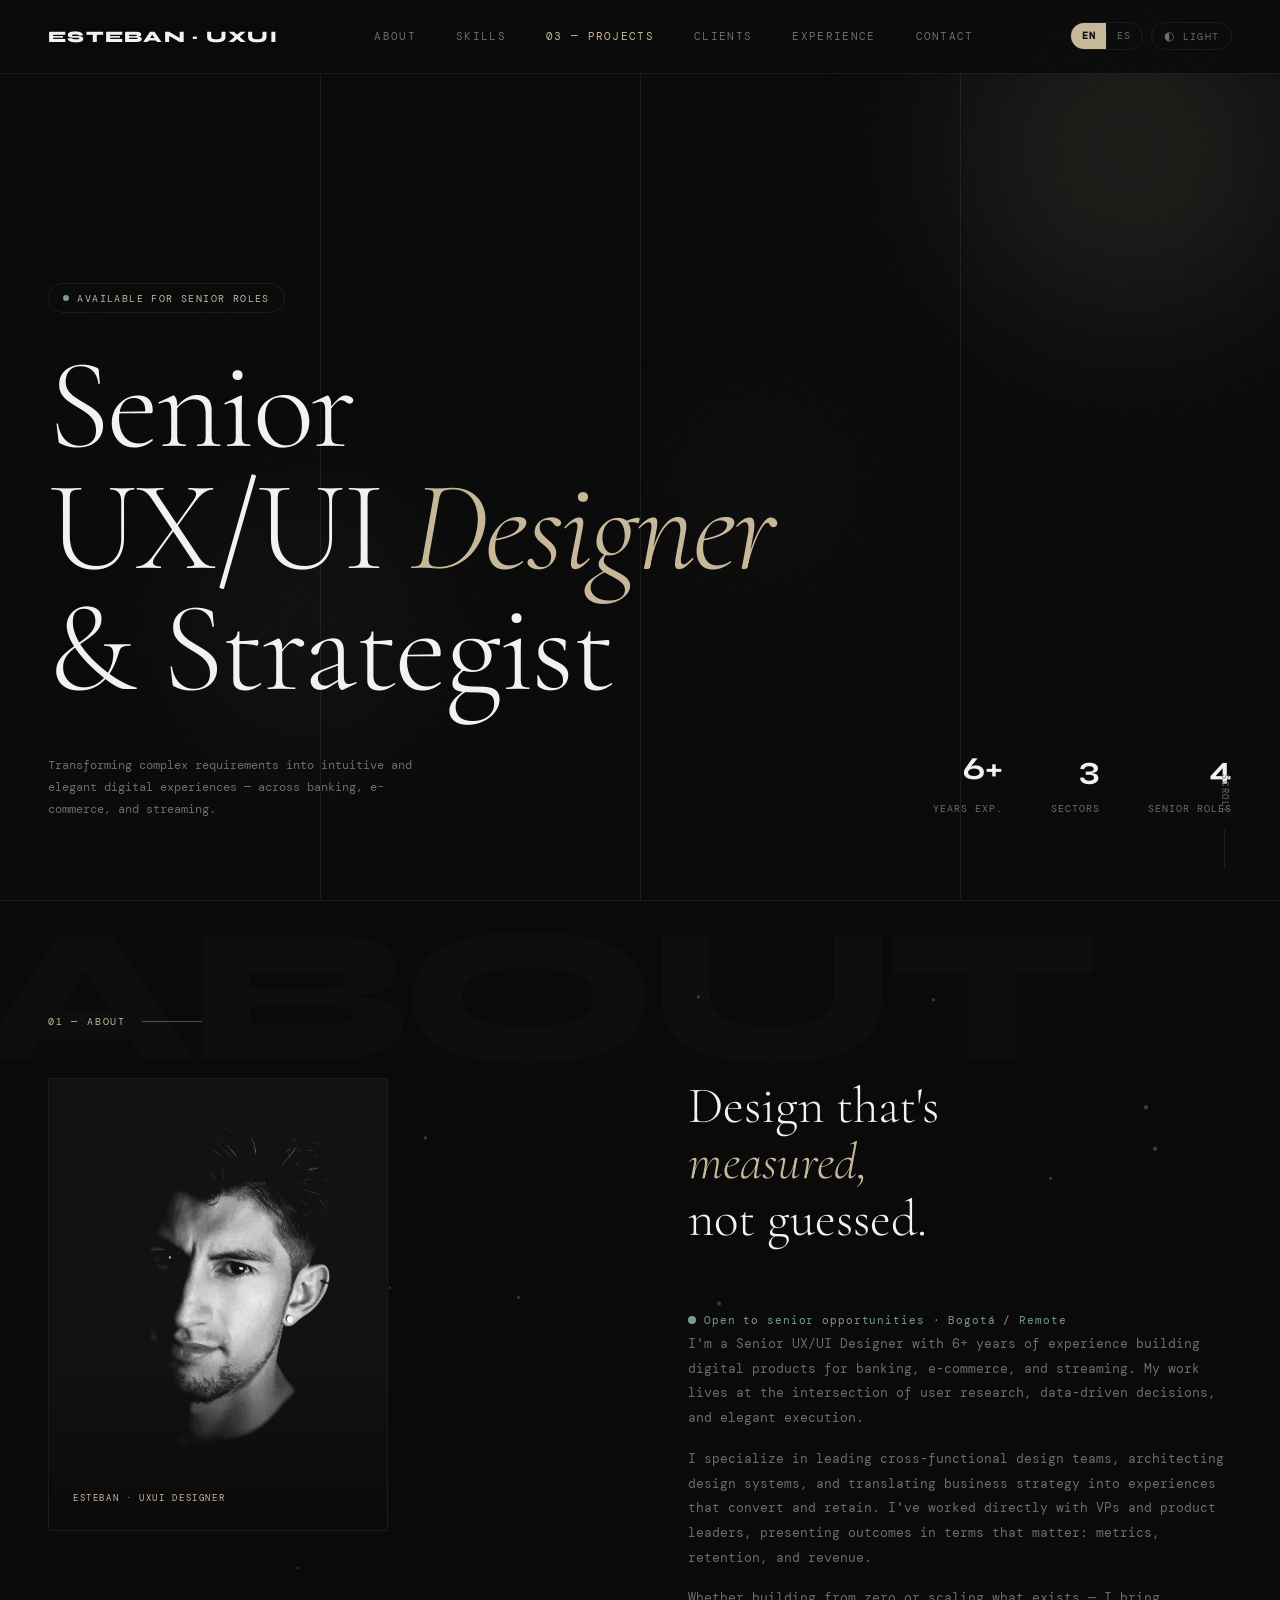
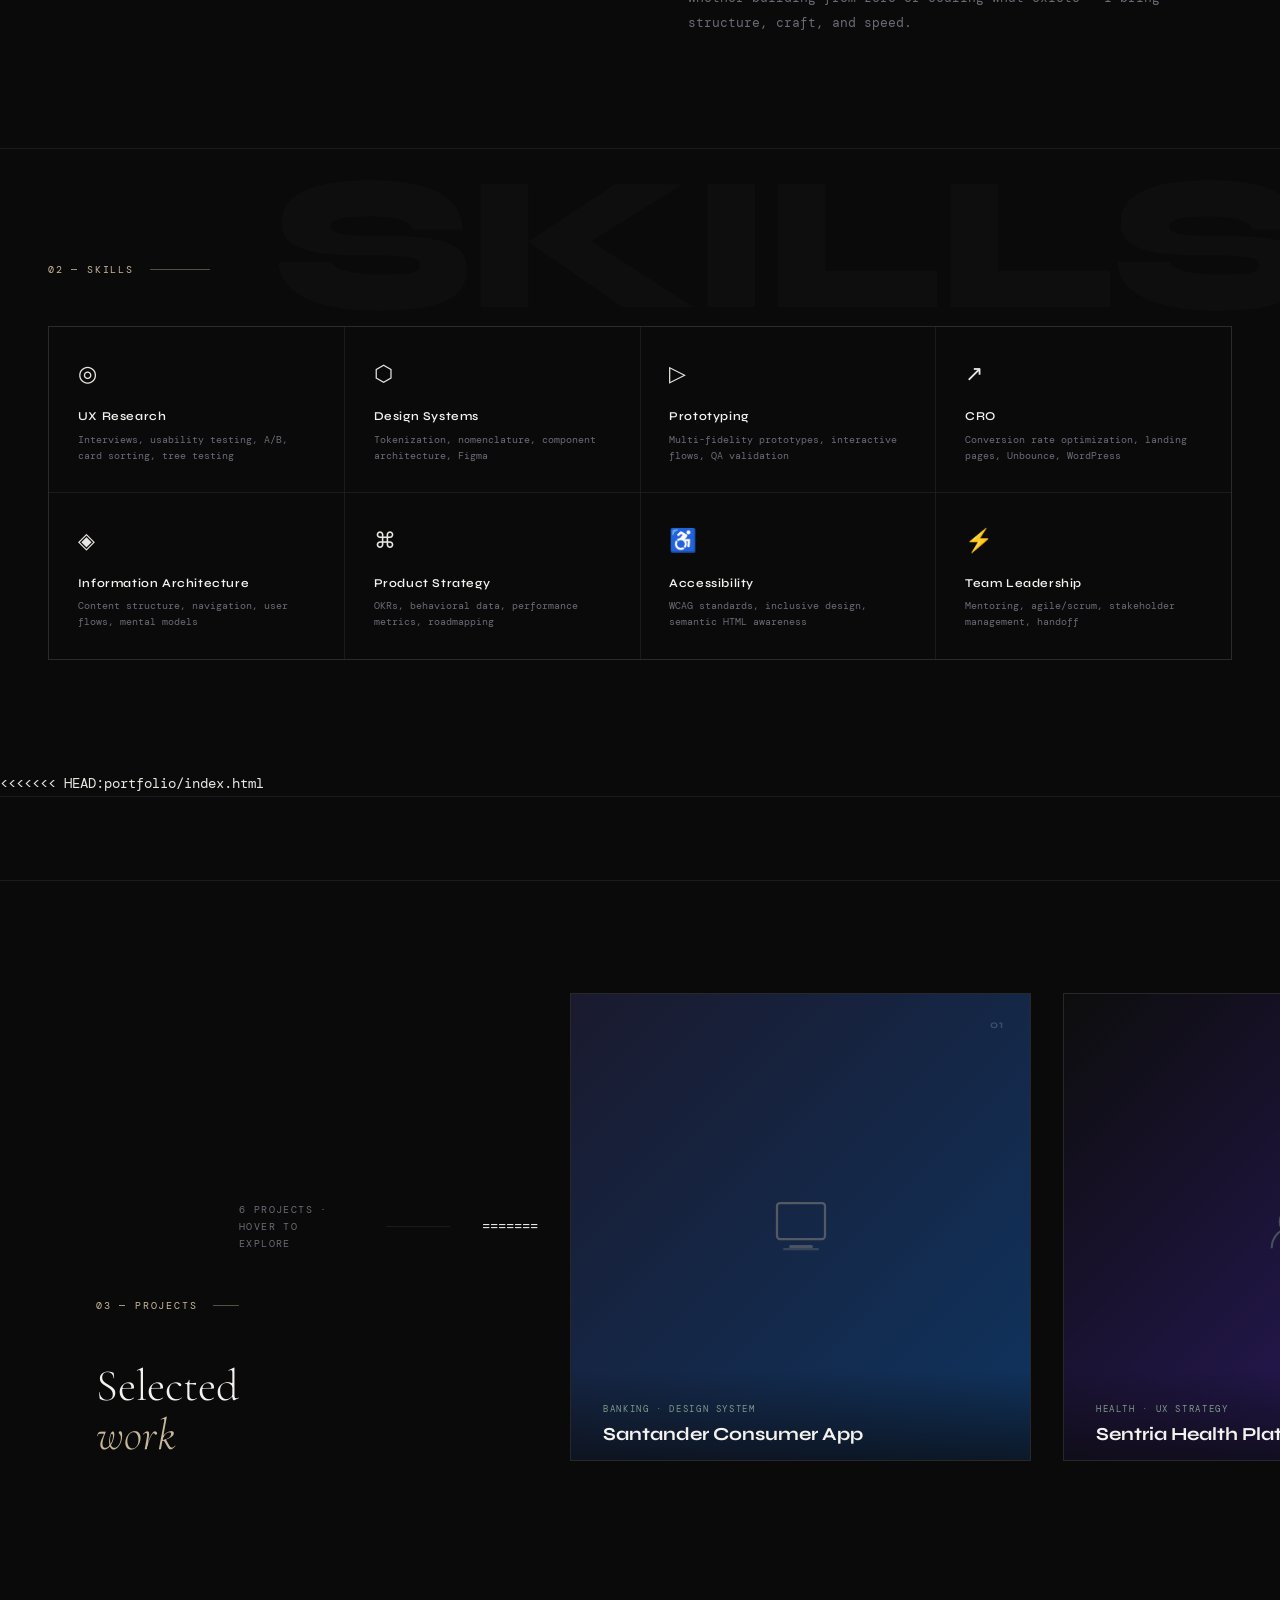
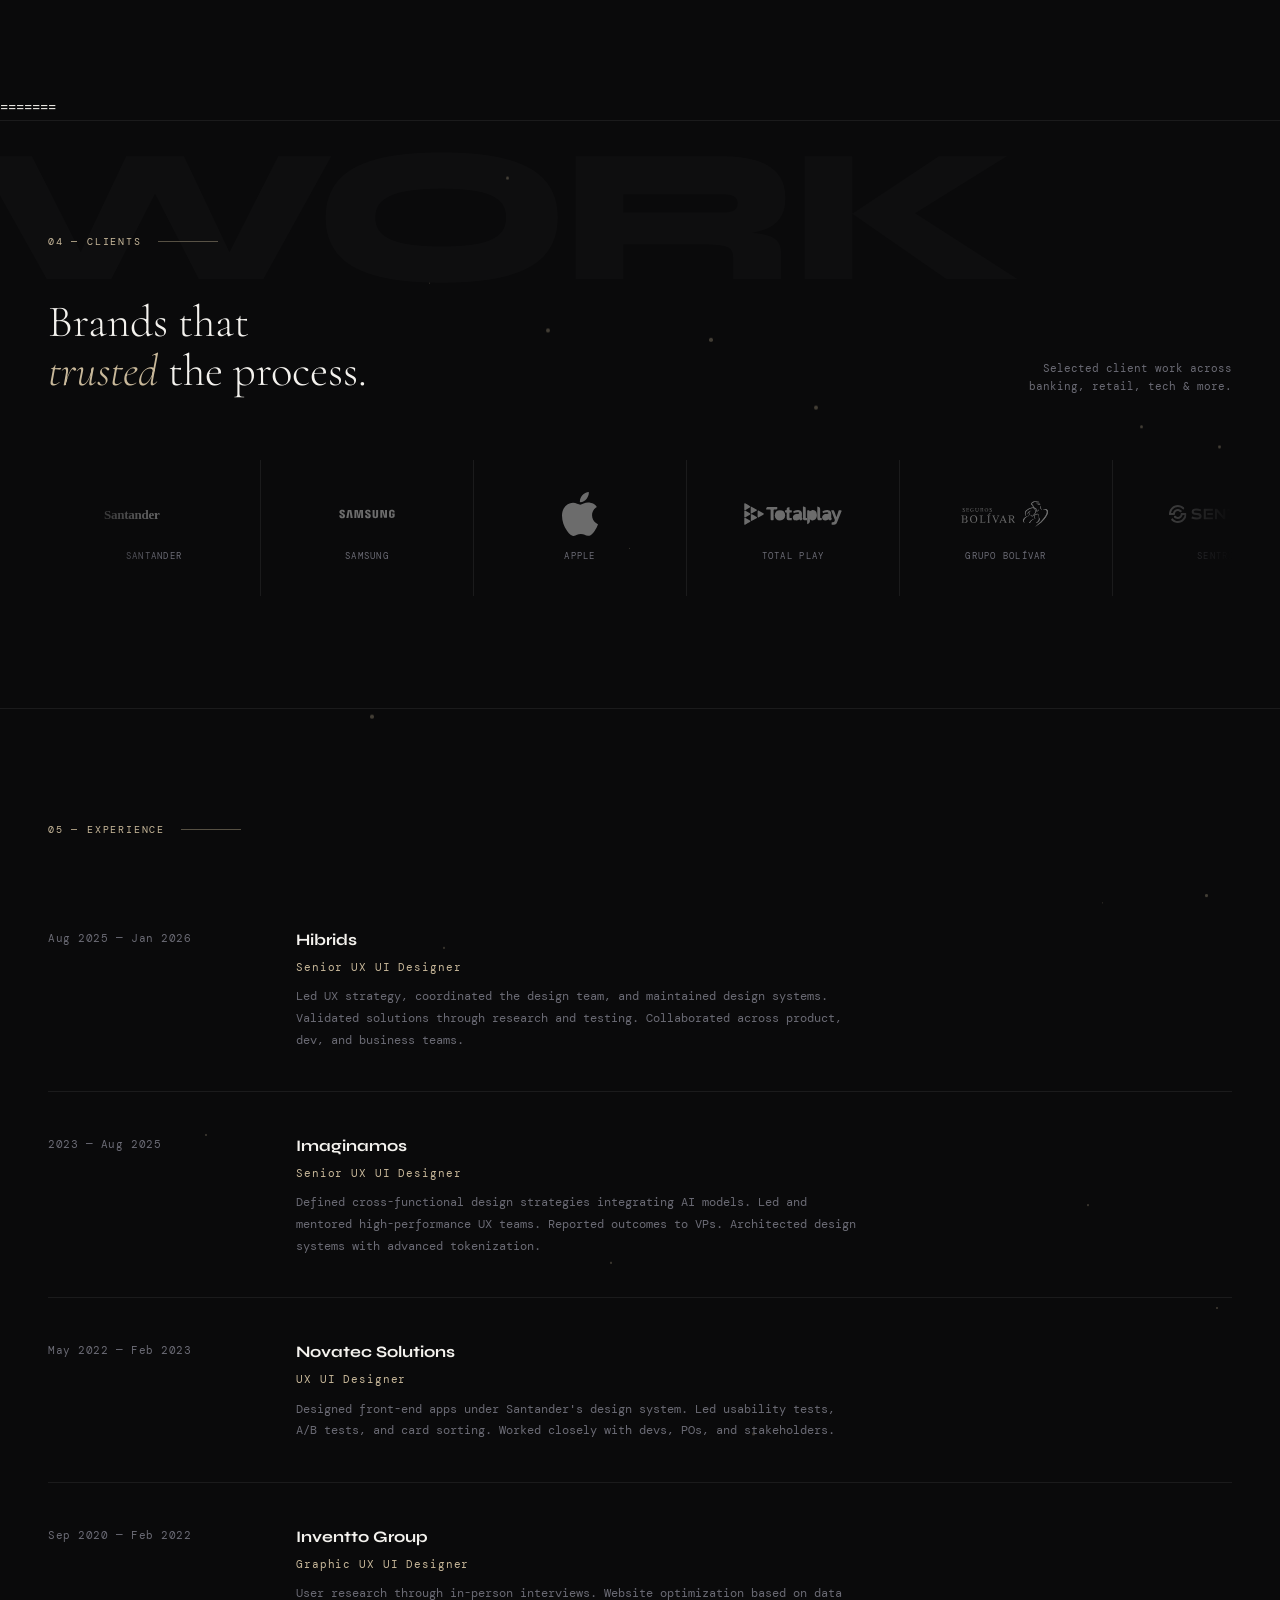
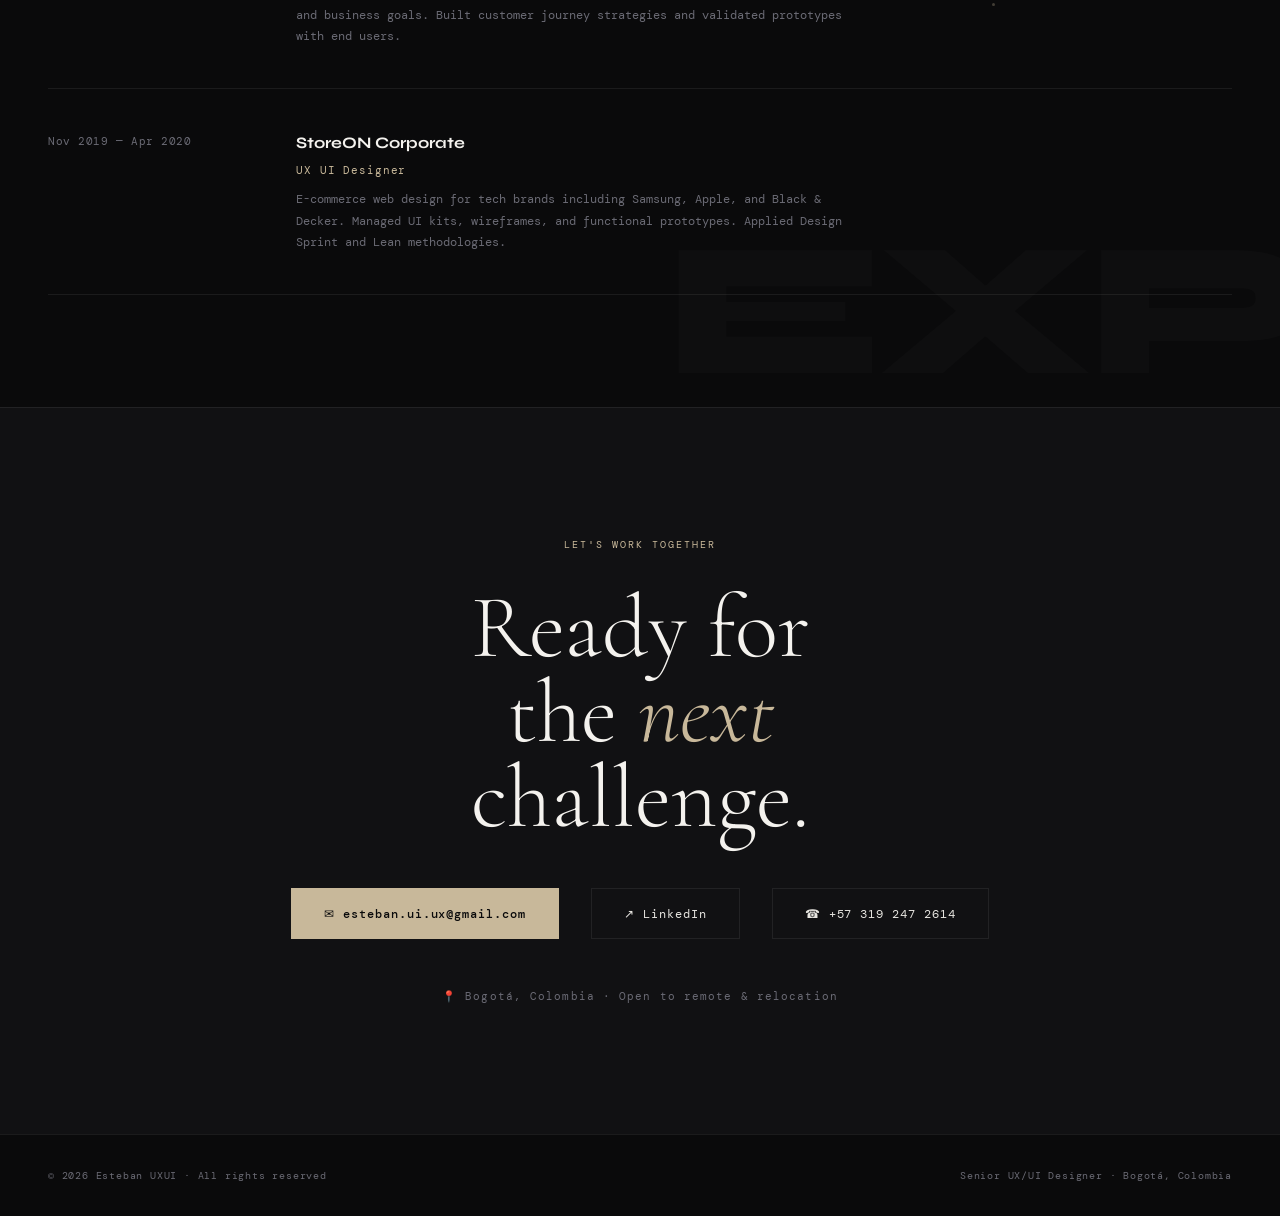
==== portfolio/index.html @ d7ebc54c "a" ====
<!DOCTYPE html>
<html lang="en" data-theme="dark">
<head>
  <meta charset="UTF-8" />
  <meta name="viewport" content="width=device-width, initial-scale=1.0" />
  <title>Esteban · Senior UX/UI Designer</title>
  <link href="https://fonts.googleapis.com/css2?family=Cormorant+Garamond:ital,wght@0,300;0,400;0,600;1,300&family=DM+Mono:wght@300;400;500&family=Syne:wght@400;600;700;800&display=swap" rel="stylesheet" />
  <link rel="stylesheet" href="css/variables.css" />
  <link rel="stylesheet" href="css/theme.css" />
  <link rel="stylesheet" href="css/nav.css" />
  <link rel="stylesheet" href="css/hero.css" />
  <link rel="stylesheet" href="css/sections.css" />
  <link rel="stylesheet" href="css/projects.css" />
  <link rel="stylesheet" href="css/clients.css" />
  <link rel="stylesheet" href="css/responsive.css" />
</head>
<body>

  <!-- ── NAV ────────────────────────────────── -->
  <nav>
    <div class="nav-logo">Esteban · UXUI</div>
    <ul class="nav-links">
      <li><a href="#about"      data-i18n="nav.about">About</a></li>
      <li><a href="#skills"     data-i18n="nav.skills">Skills</a></li>
      <li><a href="#projects"   data-i18n="projects.label">Projects</a></li>
      <li><a href="#clients"    data-i18n="nav.clients">Clients</a></li>
      <li><a href="#experience" data-i18n="nav.experience">Experience</a></li>
      <li><a href="#contact"    data-i18n="nav.contact">Contact</a></li>
    </ul>
    <div class="nav-controls">
      <!-- Language switcher -->
      <div class="lang-switcher" role="group" aria-label="Language">
        <button class="lang-opt active" data-lang="en" aria-label="English">EN</button>
        <div class="lang-divider"></div>
        <button class="lang-opt" data-lang="es" aria-label="Español">ES</button>
      </div>
      <!-- Theme toggle -->
      <button class="theme-toggle" id="theme-toggle" aria-label="Toggle theme">
        <span class="toggle-icon">◐</span>
        <span class="toggle-label-dark"  data-i18n="theme.dark">Light</span>
        <span class="toggle-label-light" data-i18n="theme.light">Dark</span>
      </button>
    </div>
  </nav>

  <!-- ── HERO ───────────────────────────────── -->
  <section id="hero">
    <div class="parallax-orb orb-1" data-speed="0.15"></div>
    <div class="parallax-orb orb-2" data-speed="0.25"></div>
    <div class="parallax-orb orb-3" data-speed="0.1"></div>
    <div class="hero-grid-line" data-speed="0.05"></div>
    <div class="hero-grid-line" data-speed="0.08"></div>
    <div class="hero-grid-line" data-speed="0.04"></div>
    <div class="hero-badge parallax-layer" data-speed="0.06" data-i18n="hero.badge">Available for senior roles</div>
    <h1 class="hero-title parallax-layer" data-speed="0.12" data-i18n="hero.title">Senior<br/>UX/UI <em>Designer</em><br/>&amp; Strategist</h1>
    <div class="hero-bottom parallax-layer" data-speed="0.07">
      <p class="hero-desc" data-i18n="hero.desc">Transforming complex requirements into intuitive and elegant digital experiences — across banking, e-commerce, and streaming.</p>
      <div class="hero-stats">
        <div><span class="stat-num">6+</span><span class="stat-label" data-i18n="hero.stat1">Years exp.</span></div>
        <div><span class="stat-num">3</span><span class="stat-label" data-i18n="hero.stat2">Sectors</span></div>
        <div><span class="stat-num">4</span><span class="stat-label" data-i18n="hero.stat3">Senior roles</span></div>
      </div>
    </div>
    <div class="scroll-hint" data-i18n="hero.scroll">Scroll</div>
  </section>

  <!-- ── ABOUT ──────────────────────────────── -->
  <section id="about">
    <div class="section-bg-text" data-speed="0.04" style="top:0;left:-2%;">ABOUT</div>
    <div class="section-label" data-i18n="about.label">01 — About</div>
    <div class="about-grid reveal">
      <div>
        <div class="about-photo-wrap">
          <img src="assets/images/esteban.jpg" alt="Esteban UXUI" loading="lazy" width="340" height="453" />
          <span class="photo-label" data-i18n="about.photo">Esteban · UXUI Designer</span>
        </div>
      </div>
      <div>
        <h2 class="about-title" data-i18n="about.title">Design that's<br/><em>measured,</em><br/>not guessed.</h2>
        <div class="availability-tag" data-i18n="about.avail">Open to senior opportunities · Bogotá / Remote</div>
        <br/>
        <p class="about-text" data-i18n="about.p1">I'm a Senior UX/UI Designer with 6+ years of experience building digital products for banking, e-commerce, and streaming.</p>
        <p class="about-text" data-i18n="about.p2">I specialize in leading cross-functional design teams, architecting design systems, and translating business strategy into experiences that convert and retain.</p>
        <p class="about-text" data-i18n="about.p3">Whether building from zero or scaling what exists — I bring structure, craft, and speed.</p>
      </div>
    </div>
  </section>

  <!-- ── SKILLS ─────────────────────────────── -->
  <section id="skills">
    <div class="section-bg-text" data-speed="0.06" style="top:0;right:-2%;text-align:right;">SKILLS</div>
    <div class="section-label" data-i18n="skills.label">02 — Skills</div>
    <div class="skills-grid reveal">
      <div class="skill-item"><span class="skill-icon">◎</span><div class="skill-name">UX Research</div><div class="skill-desc">Interviews, usability testing, A/B, card sorting, tree testing</div></div>
      <div class="skill-item"><span class="skill-icon">⬡</span><div class="skill-name">Design Systems</div><div class="skill-desc">Tokenization, nomenclature, component architecture, Figma</div></div>
      <div class="skill-item"><span class="skill-icon">▷</span><div class="skill-name">Prototyping</div><div class="skill-desc">Multi-fidelity prototypes, interactive flows, QA validation</div></div>
      <div class="skill-item"><span class="skill-icon">↗</span><div class="skill-name">CRO</div><div class="skill-desc">Conversion rate optimization, landing pages, Unbounce, WordPress</div></div>
      <div class="skill-item"><span class="skill-icon">◈</span><div class="skill-name">Information Architecture</div><div class="skill-desc">Content structure, navigation, user flows, mental models</div></div>
      <div class="skill-item"><span class="skill-icon">⌘</span><div class="skill-name">Product Strategy</div><div class="skill-desc">OKRs, behavioral data, performance metrics, roadmapping</div></div>
      <div class="skill-item"><span class="skill-icon">♿</span><div class="skill-name">Accessibility</div><div class="skill-desc">WCAG standards, inclusive design, semantic HTML awareness</div></div>
      <div class="skill-item"><span class="skill-icon">⚡</span><div class="skill-name">Team Leadership</div><div class="skill-desc">Mentoring, agile/scrum, stakeholder management, handoff</div></div>
    </div>
  </section>

<<<<<<< HEAD:portfolio/index.html
  <!-- ── PROJECTS — Horizontal Pinned Scroll ── -->
  <div id="projects-pin">
    <div id="projects-sticky">
      <section id="projects">
        <div class="section-header">
          <div>
            <div class="section-label" data-i18n="projects.label">03 — Projects</div>
            <h2 class="projects-title" data-i18n="projects.title">Selected<br/><em>work</em></h2>
          </div>
          <div class="projects-meta">
            <span class="projects-count" data-i18n="projects.count">6 projects · scroll to explore</span>
            <div class="projects-progress">
              <div class="projects-progress-fill"></div>
            </div>
=======
  <!-- ── PROJECTS (Bento Grid) ──────────────── 
   
  <section id="projects">
    <div class="section-header">
      <div>
        <div class="section-label" data-i18n="projects.label">03 — Projects</div>
        <h2 class="projects-title" data-i18n="projects.title">Selected<br/><em>work</em></h2>
      </div>
      <span class="projects-count" data-i18n="projects.count">6 projects · hover to explore</span>
    </div>

    <div class="projects-bento reveal">

      <!-- Card 1 — Large 
      <div class="bento-card">
        <div class="bento-cover" style="background:linear-gradient(135deg,#1a1a2e 0%,#0f3460 100%);">
          <svg width="64" height="64" viewBox="0 0 48 48" fill="none"><rect x="8" y="8" width="32" height="24" rx="2" stroke="rgba(200,184,154,0.35)" stroke-width="1.5"/><rect x="16" y="36" width="16" height="2" rx="1" fill="rgba(200,184,154,0.3)"/><rect x="12" y="38" width="24" height="1.5" rx=".75" fill="rgba(200,184,154,0.2)"/></svg>
        </div>
        <span class="bento-num">01</span>
        <div class="bento-overlay">
          <div class="bento-cat">Banking · Design System</div>
          <div class="bento-name">Santander Consumer App</div>
          <div class="bento-detail">Front-end app redesign based on Santander's design system. Component architecture, tokenization and accessibility standards.</div>
          <div class="bento-badge">
            <svg class="bento-badge-logo" viewBox="0 0 24 24"><rect width="24" height="24" rx="2" fill="rgba(255,255,255,0.15)"/><text x="12" y="16" text-anchor="middle" font-size="10" fill="white" font-family="sans-serif">S</text></svg>
            <span class="bento-badge-name">Novatec / Santander</span>
>>>>>>> parent of f71beb3 (herader interactivo):index.html
          </div>
        </div>

<<<<<<< HEAD:portfolio/index.html
        <div class="h-track-wrap">
          <div class="h-track">

            <!-- Card 1 -->
            <div class="h-card">
              <div class="h-cover" style="background:linear-gradient(135deg,#1a1a2e 0%,#0f3460 100%);">
                <svg width="72" height="72" viewBox="0 0 48 48" fill="none"><rect x="8" y="8" width="32" height="24" rx="2" stroke="rgba(200,184,154,0.35)" stroke-width="1.5"/><rect x="16" y="36" width="16" height="2" rx="1" fill="rgba(200,184,154,0.3)"/><rect x="12" y="38" width="24" height="1.5" rx=".75" fill="rgba(200,184,154,0.2)"/></svg>
              </div>
              <span class="h-num">01</span>
              <div class="h-overlay">
                <div class="h-cat">Banking · Design System</div>
                <div class="h-name">Santander Consumer App</div>
                <div class="h-detail">Front-end app redesign based on Santander's design system. Component architecture, tokenization and accessibility standards.</div>
                <div class="h-badge">
                  <svg viewBox="0 0 24 24" fill="white"><rect width="24" height="24" rx="2" fill="rgba(255,255,255,0.15)"/><text x="12" y="16" text-anchor="middle" font-size="10" font-family="sans-serif" fill="white">S</text></svg>
                  <span class="h-badge-name">Novatec / Santander</span>
                </div>
              </div>
            </div>

            <!-- Card 2 -->
            <div class="h-card">
              <div class="h-cover" style="background:linear-gradient(135deg,#0d0d0d 0%,#2d1b69 100%);">
                <svg width="64" height="64" viewBox="0 0 48 48" fill="none"><circle cx="24" cy="20" r="10" stroke="rgba(124,155,138,0.45)" stroke-width="1.5"/><path d="M8 40c0-8.837 7.163-16 16-16s16 7.163 16 16" stroke="rgba(124,155,138,0.45)" stroke-width="1.5"/></svg>
              </div>
              <span class="h-num">02</span>
              <div class="h-overlay">
                <div class="h-cat">Health · UX Strategy</div>
                <div class="h-name">Sentria Health Platform</div>
                <div class="h-detail">Research-driven UX and interface design for a health digital product with full accessibility compliance.</div>
                <div class="h-badge">
                  <svg viewBox="0 0 24 24"><rect width="24" height="24" rx="2" fill="rgba(255,255,255,0.15)"/><text x="12" y="16" text-anchor="middle" font-size="9" font-family="sans-serif" fill="white">SE</text></svg>
                  <span class="h-badge-name">Sentria</span>
                </div>
              </div>
            </div>

            <!-- Card 3 -->
            <div class="h-card">
              <div class="h-cover" style="background:linear-gradient(135deg,#0a1628 0%,#2e5984 100%);">
                <svg width="64" height="64" viewBox="0 0 48 48" fill="none"><rect x="6" y="10" width="36" height="28" rx="2" stroke="rgba(200,184,154,0.35)" stroke-width="1.5"/><path d="M6 18h36M14 10v28" stroke="rgba(200,184,154,0.2)" stroke-width="1"/></svg>
              </div>
              <span class="h-num">03</span>
              <div class="h-overlay">
                <div class="h-cat">Fintech · Product Design</div>
                <div class="h-name">Grupo Bolívar Digital</div>
                <div class="h-detail">End-to-end product design for financial and real estate digital services. Flows, prototyping and design system integration.</div>
                <div class="h-badge">
                  <svg viewBox="0 0 24 24"><rect width="24" height="24" rx="2" fill="rgba(255,255,255,0.15)"/><text x="12" y="16" text-anchor="middle" font-size="9" font-family="sans-serif" fill="white">GB</text></svg>
                  <span class="h-badge-name">Grupo Bolívar</span>
                </div>
              </div>
            </div>

            <!-- Card 4 -->
            <div class="h-card">
              <div class="h-cover" style="background:linear-gradient(135deg,#1a0a0a 0%,#6b2323 100%);">
                <svg width="64" height="64" viewBox="0 0 48 48" fill="none"><rect x="10" y="8" width="28" height="36" rx="2" stroke="rgba(200,184,154,0.35)" stroke-width="1.5"/><rect x="14" y="14" width="20" height="2" rx="1" fill="rgba(200,184,154,0.3)"/><rect x="14" y="20" width="14" height="1.5" rx=".75" fill="rgba(200,184,154,0.2)"/></svg>
              </div>
              <span class="h-num">04</span>
              <div class="h-overlay">
                <div class="h-cat">E-commerce · Brand UX</div>
                <div class="h-name">Samsung Retail Experience</div>
                <div class="h-detail">E-commerce UX design and UI kit management for Samsung's web and app platforms across Latin America.</div>
                <div class="h-badge">
                  <svg viewBox="0 0 24 24"><rect width="24" height="24" rx="2" fill="rgba(255,255,255,0.15)"/><text x="12" y="16" text-anchor="middle" font-size="8" font-family="sans-serif" fill="white">SAM</text></svg>
                  <span class="h-badge-name">Samsung · StoreON</span>
                </div>
              </div>
            </div>

            <!-- Card 5 -->
            <div class="h-card">
              <div class="h-cover" style="background:linear-gradient(135deg,#0a1a0a 0%,#2a5c2a 100%);">
                <svg width="64" height="64" viewBox="0 0 48 48" fill="none"><path d="M24 8L40 18L40 30L24 40L8 30L8 18Z" stroke="rgba(124,155,138,0.45)" stroke-width="1.5" fill="none"/><circle cx="24" cy="24" r="6" stroke="rgba(124,155,138,0.3)" stroke-width="1.5"/></svg>
              </div>
              <span class="h-num">05</span>
              <div class="h-overlay">
                <div class="h-cat">Telecom · Web UX</div>
                <div class="h-name">Total Play Digital Suite</div>
                <div class="h-detail">UX/UI for telecom digital services. Web experiences, service flows and interface design for end users.</div>
                <div class="h-badge">
                  <svg viewBox="0 0 24 24"><rect width="24" height="24" rx="2" fill="rgba(255,255,255,0.15)"/><text x="12" y="16" text-anchor="middle" font-size="8" font-family="sans-serif" fill="white">TP</text></svg>
                  <span class="h-badge-name">Total Play</span>
                </div>
              </div>
            </div>

            <!-- Card 6 -->
            <div class="h-card">
              <div class="h-cover" style="background:linear-gradient(135deg,#1a1200 0%,#6b4f00 100%);">
                <svg width="64" height="64" viewBox="0 0 48 48" fill="none"><rect x="8" y="16" width="32" height="20" rx="2" stroke="rgba(200,184,154,0.35)" stroke-width="1.5"/><path d="M16 16V12a8 8 0 0116 0v4" stroke="rgba(200,184,154,0.2)" stroke-width="1.5"/><circle cx="24" cy="26" r="3" fill="rgba(200,184,154,0.35)"/></svg>
              </div>
              <span class="h-num">06</span>
              <div class="h-overlay">
                <div class="h-cat">AI · Product Strategy</div>
                <div class="h-name">AI-Integrated Design Strategy</div>
                <div class="h-detail">Cross-functional strategy integrating AI models. Data-driven product decisions at scale with Imaginamos.</div>
                <div class="h-badge">
                  <svg viewBox="0 0 24 24"><rect width="24" height="24" rx="2" fill="rgba(255,255,255,0.15)"/><text x="12" y="16" text-anchor="middle" font-size="7" font-family="sans-serif" fill="white">IMG</text></svg>
                  <span class="h-badge-name">Imaginamos</span>
                </div>
              </div>
            </div>

          </div><!-- /h-track -->
        </div><!-- /h-track-wrap -->
      </section>
    </div><!-- /projects-sticky -->
  </div><!-- /projects-pin -->

=======
      <!-- Card 2 
      <div class="bento-card">
        <div class="bento-cover" style="background:linear-gradient(135deg,#0d0d0d 0%,#2d1b69 100%);">
          <svg width="48" height="48" viewBox="0 0 48 48" fill="none"><circle cx="24" cy="20" r="10" stroke="rgba(124,155,138,0.45)" stroke-width="1.5"/><path d="M8 40c0-8.837 7.163-16 16-16s16 7.163 16 16" stroke="rgba(124,155,138,0.45)" stroke-width="1.5"/></svg>
        </div>
        <span class="bento-num">02</span>
        <div class="bento-overlay">
          <div class="bento-cat">Health · UX Strategy</div>
          <div class="bento-name">Sentria Health Platform</div>
          <div class="bento-detail">Research-driven UX and interface design for a health digital product with full accessibility compliance.</div>
          <div class="bento-badge"><svg class="bento-badge-logo" viewBox="0 0 24 24"><rect width="24" height="24" rx="2" fill="rgba(255,255,255,0.15)"/><text x="12" y="16" text-anchor="middle" font-size="9" fill="white" font-family="sans-serif">SE</text></svg><span class="bento-badge-name">Sentria</span></div>
        </div>
      </div>

      <!-- Card 3 
      <div class="bento-card">
        <div class="bento-cover" style="background:linear-gradient(135deg,#0a1628 0%,#2e5984 100%);">
          <svg width="48" height="48" viewBox="0 0 48 48" fill="none"><rect x="6" y="10" width="36" height="28" rx="2" stroke="rgba(200,184,154,0.35)" stroke-width="1.5"/><path d="M6 18h36M14 10v28" stroke="rgba(200,184,154,0.2)" stroke-width="1"/></svg>
        </div>
        <span class="bento-num">03</span>
        <div class="bento-overlay">
          <div class="bento-cat">Fintech · Product Design</div>
          <div class="bento-name">Grupo Bolívar Digital</div>
          <div class="bento-detail">End-to-end product design for financial and real estate digital services. Flows, prototyping and design system integration.</div>
          <div class="bento-badge"><svg class="bento-badge-logo" viewBox="0 0 24 24"><rect width="24" height="24" rx="2" fill="rgba(255,255,255,0.15)"/><text x="12" y="16" text-anchor="middle" font-size="9" fill="white" font-family="sans-serif">GB</text></svg><span class="bento-badge-name">Grupo Bolívar</span></div>
        </div>
      </div>

      <!-- Card 4 
      <div class="bento-card">
        <div class="bento-cover" style="background:linear-gradient(135deg,#1a0a0a 0%,#6b2323 100%);">
          <svg width="48" height="48" viewBox="0 0 48 48" fill="none"><rect x="10" y="8" width="28" height="36" rx="2" stroke="rgba(200,184,154,0.35)" stroke-width="1.5"/><rect x="14" y="14" width="20" height="2" rx="1" fill="rgba(200,184,154,0.3)"/></svg>
        </div>
        <span class="bento-num">04</span>
        <div class="bento-overlay">
          <div class="bento-cat">E-commerce · Brand UX</div>
          <div class="bento-name">Samsung Retail Experience</div>
          <div class="bento-detail">E-commerce UX and UI kit management for Samsung platforms across Latin America.</div>
          <div class="bento-badge"><svg class="bento-badge-logo" viewBox="0 0 24 24"><rect width="24" height="24" rx="2" fill="rgba(255,255,255,0.15)"/><text x="12" y="16" text-anchor="middle" font-size="8" fill="white" font-family="sans-serif">SAM</text></svg><span class="bento-badge-name">Samsung · StoreON</span></div>
        </div>
      </div>

      <!-- Card 5 
      <div class="bento-card">
        <div class="bento-cover" style="background:linear-gradient(135deg,#0a1a0a 0%,#2a5c2a 100%);">
          <svg width="48" height="48" viewBox="0 0 48 48" fill="none"><path d="M24 8L40 18L40 30L24 40L8 30L8 18Z" stroke="rgba(124,155,138,0.45)" stroke-width="1.5" fill="none"/><circle cx="24" cy="24" r="6" stroke="rgba(124,155,138,0.3)" stroke-width="1.5"/></svg>
        </div>
        <span class="bento-num">05</span>
        <div class="bento-overlay">
          <div class="bento-cat">Telecom · Web UX</div>
          <div class="bento-name">Total Play Digital Suite</div>
          <div class="bento-detail">UX/UI for telecom digital services. Web experiences and service flows for end users.</div>
          <div class="bento-badge"><svg class="bento-badge-logo" viewBox="0 0 24 24"><rect width="24" height="24" rx="2" fill="rgba(255,255,255,0.15)"/><text x="12" y="16" text-anchor="middle" font-size="8" fill="white" font-family="sans-serif">TP</text></svg><span class="bento-badge-name">Total Play</span></div>
        </div>
      </div>

      <!-- Card 6 
      <div class="bento-card">
        <div class="bento-cover" style="background:linear-gradient(135deg,#1a1200 0%,#6b4f00 100%);">
          <svg width="48" height="48" viewBox="0 0 48 48" fill="none"><rect x="8" y="16" width="32" height="20" rx="2" stroke="rgba(200,184,154,0.35)" stroke-width="1.5"/><path d="M16 16V12a8 8 0 0116 0v4" stroke="rgba(200,184,154,0.2)" stroke-width="1.5"/><circle cx="24" cy="26" r="3" fill="rgba(200,184,154,0.35)"/></svg>
        </div>
        <span class="bento-num">06</span>
        <div class="bento-overlay">
          <div class="bento-cat">AI · Product Strategy</div>
          <div class="bento-name">AI-Integrated Design Strategy</div>
          <div class="bento-detail">Cross-functional strategy integrating AI models. Data-driven product decisions at scale.</div>
          <div class="bento-badge"><svg class="bento-badge-logo" viewBox="0 0 24 24"><rect width="24" height="24" rx="2" fill="rgba(255,255,255,0.15)"/><text x="12" y="16" text-anchor="middle" font-size="7" fill="white" font-family="sans-serif">IMG</text></svg><span class="bento-badge-name">Imaginamos</span></div>
        </div>
      </div>

    </div>
  </section>
  
>>>>>>> parent of f71beb3 (herader interactivo):index.html

  <!-- ── CLIENTS (Logo carousel) ────────────── -->
  <section id="clients">
    <div class="section-bg-text" data-speed="0.05" style="top:0;left:-2%;">WORK</div>
    <div class="clients-header">
      <div>
        <div class="section-label" data-i18n="clients.label">04 — Clients</div>
        <h2 class="clients-title" data-i18n="clients.title">Brands that<br/><em>trusted</em> the process.</h2>
      </div>
      <p class="clients-note" data-i18n="clients.note">Selected client work across banking, retail, tech & more.</p>
    </div>

    <div class="logo-carousel-wrap">
      <div class="logo-track" id="logo-track">

        <div class="logo-cell">
          <div class="logo-svg-wrap">
            <img src="assets/logos/santander.svg" alt="Santander" loading="lazy" />
          </div>
          <span class="logo-name">Santander</span>
        </div>

        <div class="logo-cell">
          <div class="logo-svg-wrap">
            <img src="assets/logos/samsung.svg" alt="Samsung" loading="lazy" />
          </div>
          <span class="logo-name">Samsung</span>
        </div>

        <div class="logo-cell">
          <div class="logo-svg-wrap">
            <img src="assets/logos/apple.svg" alt="Apple" loading="lazy" />
          </div>
          <span class="logo-name">Apple</span>
        </div>

        <div class="logo-cell">
          <div class="logo-svg-wrap">
            <img src="assets/logos/totalplay.svg" alt="Total Play" loading="lazy" />
          </div>
          <span class="logo-name">Total Play</span>
        </div>

        <div class="logo-cell">
          <div class="logo-svg-wrap">
            <img src="assets/logos/bolivar.svg" alt="Grupo Bolívar" loading="lazy" />
          </div>
          <span class="logo-name">Grupo Bolívar</span>
        </div>

        <div class="logo-cell">
          <div class="logo-svg-wrap">
            <img src="assets/logos/sentria.svg" alt="Sentria" loading="lazy" />
          </div>
          <span class="logo-name">Sentria</span>
        </div>

      </div>
    </div>
  </section>

  <!-- ── EXPERIENCE ─────────────────────────── -->
  <section id="experience">
    <div class="section-bg-text" data-speed="0.07" style="bottom:0;right:-2%;">EXP</div>
    <div class="section-label" data-i18n="exp.label">05 — Experience</div>
    <div class="exp-list reveal">
      <div class="exp-item">
        <div class="exp-date">Aug 2025 — Jan 2026</div>
        <div><div class="exp-company">Hibrids</div><div class="exp-role" data-i18n="exp.hibrids.role">Senior UX UI Designer</div><div class="exp-desc" data-i18n="exp.hibrids.desc">Led UX strategy, coordinated the design team, and maintained design systems. Validated solutions through research and testing.</div></div>
      </div>
      <div class="exp-item">
        <div class="exp-date">2023 — Aug 2025</div>
        <div><div class="exp-company">Imaginamos</div><div class="exp-role" data-i18n="exp.imaginamos.role">Senior UX UI Designer</div><div class="exp-desc" data-i18n="exp.imaginamos.desc">Defined cross-functional design strategies integrating AI models. Led and mentored high-performance UX teams. Reported outcomes to VPs.</div></div>
      </div>
      <div class="exp-item">
        <div class="exp-date">May 2022 — Feb 2023</div>
        <div><div class="exp-company">Novatec Solutions</div><div class="exp-role" data-i18n="exp.novatec.role">UX UI Designer</div><div class="exp-desc" data-i18n="exp.novatec.desc">Designed front-end apps under Santander's design system. Led usability tests, A/B tests, and card sorting.</div></div>
      </div>
      <div class="exp-item">
        <div class="exp-date">Sep 2020 — Feb 2022</div>
        <div><div class="exp-company">Inventto Group</div><div class="exp-role" data-i18n="exp.inventto.role">Graphic UX UI Designer</div><div class="exp-desc" data-i18n="exp.inventto.desc">User research through in-person interviews. Website optimization based on data and business goals.</div></div>
      </div>
      <div class="exp-item">
        <div class="exp-date">Nov 2019 — Apr 2020</div>
        <div><div class="exp-company">StoreON Corporate</div><div class="exp-role" data-i18n="exp.storeon.role">UX UI Designer</div><div class="exp-desc" data-i18n="exp.storeon.desc">E-commerce web design for tech brands including Samsung, Apple, and Black &amp; Decker. Applied Design Sprint and Lean methodologies.</div></div>
      </div>
    </div>
  </section>

  <!-- ── CONTACT ────────────────────────────── -->
  <section id="contact">
    <div class="contact-eyebrow" data-i18n="contact.eyebrow">Let's work together</div>
    <h2 class="contact-title" data-i18n="contact.title">Ready for<br/>the <em>next</em><br/>challenge.</h2>
    <div class="contact-links">
      <a href="mailto:esteban.ui.ux@gmail.com" class="contact-link primary">✉ esteban.ui.ux@gmail.com</a>
      <a href="https://www.linkedin.com/in/esteban-uxui/" target="_blank" rel="noopener" class="contact-link">↗ LinkedIn</a>
      <a href="tel:+573192472614" class="contact-link">☎ +57 319 247 2614</a>
    </div>
    <p class="contact-location" data-i18n="contact.location">📍 Bogotá, Colombia · Open to remote &amp; relocation</p>
  </section>

  <!-- ── FOOTER ─────────────────────────────── -->
  <footer>
    <span class="footer-copy" data-i18n="footer.copy">© 2026 Esteban UXUI · All rights reserved</span>
    <span class="footer-made" data-i18n="footer.made">Senior UX/UI Designer · Bogotá, Colombia</span>
  </footer>

  <script type="module" src="js/main.js"></script>
</body>
</html>
---- portfolio/css/variables.css ----
/* ============================================
   VARIABLES & BASE RESET
   ============================================ */

:root {
  --bg:      #0a0a0b;
  --bg2:     #111113;
  --bg3:     #18181c;
  --border:  rgba(255, 255, 255, 0.07);
  --text:    #e8e6e1;
  --muted:   #6b6b75;
  --accent:  #c8b89a;
  --accent2: #7c9b8a;
  --white:   #f4f2ee;
}

*, *::before, *::after {
  box-sizing: border-box;
  margin: 0;
  padding: 0;
}

html {
  scroll-behavior: smooth;
}

body {
  background: var(--bg);
  color: var(--text);
  font-family: 'DM Mono', monospace;
  font-size: 14px;
  line-height: 1.7;
  overflow-x: hidden;
}

/* Noise texture overlay */
body::before {
  content: '';
  position: fixed;
  inset: 0;
  background-image: url("data:image/svg+xml,%3Csvg viewBox='0 0 256 256' xmlns='http://www.w3.org/2000/svg'%3E%3Cfilter id='noise'%3E%3CfeTurbulence type='fractalNoise' baseFrequency='0.9' numOctaves='4' stitchTiles='stitch'/%3E%3C/filter%3E%3Crect width='100%25' height='100%25' filter='url(%23noise)' opacity='0.04'/%3E%3C/svg%3E");
  pointer-events: none;
  z-index: 9999;
  opacity: 0.4;
}

/* Shared section base */
section {
  padding: 7rem 3rem;
  border-top: 1px solid var(--border);
}

/* Section label */
.section-label {
  font-size: 10px;
  letter-spacing: 0.18em;
  text-transform: uppercase;
  color: var(--accent);
  margin-bottom: 3rem;
  display: flex;
  align-items: center;
  gap: 1rem;
}

.section-label::after {
  content: '';
  height: 1px;
  flex: 1;
  max-width: 60px;
  background: var(--accent);
  opacity: 0.4;
}

/* Scroll reveal animation */
.reveal {
  opacity: 0;
  transform: translateY(30px);
  transition: opacity 0.7s ease, transform 0.7s ease;
}

.reveal.visible {
  opacity: 1;
  transform: translateY(0);
}

/* Keyframes */
@keyframes fadeUp {
  from { opacity: 0; transform: translateY(24px); }
  to   { opacity: 1; transform: translateY(0); }
}

@keyframes pulse {
  0%, 100% { opacity: 1; transform: scale(1); }
  50%       { opacity: 0.4; transform: scale(0.7); }
}
---- portfolio/css/theme.css ----
/* ============================================
   LIGHT MODE THEME
   Overrides dark variables when [data-theme="light"]
   ============================================ */

[data-theme="light"] {
  --bg:      #f4f2ee;
  --bg2:     #eceae5;
  --bg3:     #e4e1da;
  --border:  rgba(0, 0, 0, 0.08);
  --text:    #1a1a1c;
  --muted:   #7a7a82;
  --accent:  #8a6d4a;
  --accent2: #4a7a62;
  --white:   #1a1a1c;
}

[data-theme="light"] body::before { opacity: 0.15; }

[data-theme="light"] nav {
  background: rgba(244, 242, 238, 0.88);
  border-bottom-color: rgba(0,0,0,0.08);
}

[data-theme="light"] .parallax-orb { opacity: 0.12; }

[data-theme="light"] .orb-1 {
  background: radial-gradient(circle, #8a6d4a 0%, transparent 70%);
}
[data-theme="light"] .orb-2 {
  background: radial-gradient(circle, #4a7a62 0%, transparent 70%);
  opacity: 0.08;
}

[data-theme="light"] .skill-item  { background: var(--bg2); }
[data-theme="light"] .skill-item:hover { background: var(--bg3); }

[data-theme="light"] .client-card { background: var(--bg2); }
[data-theme="light"] .client-card:hover { background: var(--bg3); }

[data-theme="light"] .about-photo-wrap::after {
  background: linear-gradient(to top, var(--bg) 0%, transparent 40%);
}

[data-theme="light"] .project-card { background: var(--bg3); border-color: rgba(0,0,0,0.1); }

[data-theme="light"] .project-overlay {
  background: linear-gradient(
    to top,
    rgba(244,242,238,0.97) 0%,
    rgba(244,242,238,0.82) 50%,
    rgba(244,242,238,0.1) 100%
  );
}

[data-theme="light"] .project-name { color: #1a1a1c; }
[data-theme="light"] .exp-item:hover { background: rgba(0,0,0,0.02); }
[data-theme="light"] #contact { background: var(--bg2); }

[data-theme="light"] .section-bg-text { color: rgba(0,0,0,0.03); }

/* ── THEME TOGGLE BUTTON ─────────────────── */

.theme-toggle {
  display: flex;
  align-items: center;
  gap: 0.5rem;
  cursor: pointer;
  background: none;
  border: 1px solid var(--border);
  padding: 0.35rem 0.75rem;
  color: var(--muted);
  font-family: 'DM Mono', monospace;
  font-size: 10px;
  letter-spacing: 0.12em;
  text-transform: uppercase;
  transition: color 0.3s, border-color 0.3s, background 0.3s;
  border-radius: 100px;
}

.theme-toggle:hover {
  color: var(--accent);
  border-color: var(--accent);
}

.theme-toggle .toggle-icon {
  font-size: 12px;
  transition: transform 0.5s ease;
}

[data-theme="light"] .theme-toggle .toggle-icon {
  transform: rotate(180deg);
}

.theme-toggle .toggle-label-dark { display: inline; }
.theme-toggle .toggle-label-light { display: none; }
[data-theme="light"] .theme-toggle .toggle-label-dark { display: none; }
[data-theme="light"] .theme-toggle .toggle-label-light { display: inline; }

/* ── SMOOTH THEME TRANSITION ─────────────── */

*, *::before, *::after {
  transition:
    background-color 0.35s ease,
    border-color 0.35s ease,
    color 0.35s ease;
}

/* Exclude transforms from the global transition (breaks parallax/animations) */
.parallax-orb,
.parallax-layer,
.hero-grid-line,
.section-bg-text,
.pdot,
.carousel-track,
.project-cover,
.project-cover-placeholder,
.project-overlay,
.about-photo-wrap img,
.reveal {
  transition:
    background-color 0.35s ease,
    border-color 0.35s ease,
    color 0.35s ease,
    opacity 0.35s ease;
}
---- portfolio/css/nav.css ----
/* ============================================
   NAVIGATION
   ============================================ */

nav {
  position: fixed;
  top: 0; left: 0; right: 0;
  z-index: 100;
  display: flex;
  justify-content: space-between;
  align-items: center;
  padding: 1.4rem 3rem;
  border-bottom: 1px solid var(--border);
  background: rgba(10, 10, 11, 0.85);
  backdrop-filter: blur(16px);
}

.nav-logo {
  font-family: 'Syne', sans-serif;
  font-weight: 800;
  font-size: 1rem;
  letter-spacing: 0.08em;
  color: var(--white);
  text-transform: uppercase;
}

.nav-links {
  display: flex;
  gap: 2.5rem;
  list-style: none;
}

.nav-links a {
  color: var(--muted);
  text-decoration: none;
  font-size: 11px;
  letter-spacing: 0.12em;
  text-transform: uppercase;
  transition: color 0.3s;
}

.nav-links a:hover { color: var(--accent); }

/* ── Nav right controls ───────────────────── */

.nav-controls {
  display: flex;
  align-items: center;
  gap: 0.5rem;
}

/* ── Language switcher ────────────────────── */

.lang-switcher {
  display: flex;
  align-items: center;
  border: 1px solid var(--border);
  border-radius: 100px;
  overflow: hidden;
  height: 28px;
}

.lang-opt {
  background: none;
  border: none;
  padding: 0 0.65rem;
  height: 100%;
  font-family: 'DM Mono', monospace;
  font-size: 10px;
  letter-spacing: 0.1em;
  text-transform: uppercase;
  color: var(--muted);
  cursor: pointer;
  transition: color 0.25s, background 0.25s;
  line-height: 1;
}

.lang-opt:hover { color: var(--accent); }

.lang-opt.active {
  background: var(--accent);
  color: var(--bg);
  font-weight: 600;
}

.lang-divider {
  width: 1px;
  height: 12px;
  background: var(--border);
  flex-shrink: 0;
}

/* ── Theme toggle ─────────────────────────── */

.theme-toggle {
  display: flex;
  align-items: center;
  gap: 0.5rem;
  cursor: pointer;
  background: none;
  border: 1px solid var(--border);
  padding: 0 0.75rem;
  height: 28px;
  color: var(--muted);
  font-family: 'DM Mono', monospace;
  font-size: 10px;
  letter-spacing: 0.12em;
  text-transform: uppercase;
  transition: color 0.3s, border-color 0.3s;
  border-radius: 100px;
}

.theme-toggle:hover {
  color: var(--accent);
  border-color: var(--accent);
}

.theme-toggle .toggle-icon { font-size: 12px; transition: transform 0.5s ease; }
[data-theme="light"] .theme-toggle .toggle-icon { transform: rotate(180deg); }

.theme-toggle .toggle-label-dark  { display: inline; }
.theme-toggle .toggle-label-light { display: none; }
[data-theme="light"] .theme-toggle .toggle-label-dark  { display: none; }
[data-theme="light"] .theme-toggle .toggle-label-light { display: inline; }

@media (max-width: 768px) {
  nav { padding: 1.2rem 1.5rem; }
  .nav-links { display: none; }
  .nav-controls { gap: 0.4rem; }
}
---- portfolio/css/hero.css ----
/* ============================================
   HERO — Full-screen intro section
   ============================================ */
#hero {
  min-height: 100vh;
  display: flex;
  flex-direction: column;
  justify-content: flex-end;
  padding: 0 3rem 5rem;
  position: relative;
  overflow: hidden;
}
.parallax-orb {
  position: absolute;
  border-radius: 50%;
  pointer-events: none;
  will-change: transform;
  filter: blur(80px);
  opacity: 0.18;
}
.orb-1 { width:500px;height:500px;background:radial-gradient(circle,#c8b89a 0%,transparent 70%);top:-100px;right:-100px; }
.orb-2 { width:350px;height:350px;background:radial-gradient(circle,#7c9b8a 0%,transparent 70%);bottom:100px;left:10%;opacity:0.12; }
.orb-3 { width:250px;height:250px;background:radial-gradient(circle,#c8b89a 0%,transparent 70%);top:40%;left:50%;opacity:0.08; }
.hero-grid-line { position:absolute;top:0;bottom:0;width:1px;background:var(--border);will-change:transform; }
.hero-grid-line:nth-child(4) { left:25%; }
.hero-grid-line:nth-child(5) { left:50%; }
.hero-grid-line:nth-child(6) { left:75%; }
.parallax-layer { will-change: transform; }
.section-bg-text {
  position:absolute;
  font-family:'Syne',sans-serif;
  font-size:clamp(6rem,15vw,14rem);
  font-weight:800;
  color:rgba(255,255,255,0.02);
  pointer-events:none;
  white-space:nowrap;
  line-height:1;
  will-change:transform;
  letter-spacing:-0.04em;
  user-select:none;
}
.parallax-dots { position:absolute;width:100%;height:100%;top:0;left:0;pointer-events:none;overflow:hidden; }
.pdot { position:absolute;width:2px;height:2px;background:var(--accent);border-radius:50%;opacity:0.3;will-change:transform; }
.hero-badge {
  display:inline-flex;align-items:center;gap:0.5rem;
  border:1px solid var(--border);padding:0.35rem 0.9rem;
  border-radius:100px;font-size:10px;letter-spacing:0.14em;
  text-transform:uppercase;color:var(--accent);margin-bottom:2rem;
  width:fit-content;animation:fadeUp 0.8s ease both;
}
.hero-badge::before { content:'';width:6px;height:6px;background:var(--accent2);border-radius:50%;animation:pulse 2s infinite; }
.hero-title {
  font-family:'Cormorant Garamond',serif;
  font-size:clamp(4rem,10vw,9rem);
  font-weight:300;line-height:0.95;letter-spacing:-0.02em;
  color:var(--white);margin-bottom:2rem;
  animation:fadeUp 0.8s 0.1s ease both;
}
.hero-title em { font-style:italic;color:var(--accent); }
.hero-bottom { display:flex;justify-content:space-between;align-items:flex-end;animation:fadeUp 0.8s 0.2s ease both; }
.hero-desc { max-width:380px;color:var(--muted);font-size:12px;line-height:1.8; }
.hero-stats { display:flex;gap:3rem;text-align:right; }
.stat-num { font-family:'Syne',sans-serif;font-size:2rem;font-weight:700;color:var(--white);display:block; }
.stat-label { font-size:10px;letter-spacing:0.1em;text-transform:uppercase;color:var(--muted); }
.scroll-hint {
  position:absolute;right:3rem;bottom:2rem;
  writing-mode:vertical-rl;font-size:9px;letter-spacing:0.2em;
  text-transform:uppercase;color:var(--muted);
  display:flex;align-items:center;gap:0.8rem;
  animation:fadeUp 1s 0.5s ease both;
}
.scroll-hint::after { content:'';height:40px;width:1px;background:var(--border); }
---- portfolio/css/sections.css ----
/* ============================================
   PARALLAX BG TEXT & DOTS (shared)
   ============================================ */

.section-bg-text {
  position: absolute;
  font-family: 'Syne', sans-serif;
  font-size: clamp(6rem, 15vw, 14rem);
  font-weight: 800;
  color: rgba(255, 255, 255, 0.02);
  pointer-events: none;
  white-space: nowrap;
  line-height: 1;
  will-change: transform;
  letter-spacing: -0.04em;
  user-select: none;
}

#about, #skills, #clients, #experience {
  position: relative;
  overflow: hidden;
}

.parallax-dots {
  position: absolute;
  width: 100%; height: 100%;
  top: 0; left: 0;
  pointer-events: none;
  overflow: hidden;
}

.pdot {
  position: absolute;
  width: 2px; height: 2px;
  background: var(--accent);
  border-radius: 50%;
  opacity: 0.3;
  will-change: transform;
}

/* ============================================
   ABOUT SECTION
   ============================================ */

#about .about-grid {
  display: grid;
  grid-template-columns: 1fr 1fr;
  gap: 6rem;
  align-items: start;
}

.about-title {
  font-family: 'Cormorant Garamond', serif;
  font-size: clamp(2rem, 4vw, 3.5rem);
  font-weight: 300;
  line-height: 1.1;
  color: var(--white);
  margin-bottom: 2rem;
}

.about-title em {
  font-style: italic;
  color: var(--accent);
}

.about-text {
  color: var(--muted);
  line-height: 1.9;
  font-size: 13px;
}

.about-text + .about-text {
  margin-top: 1rem;
}

.availability-tag {
  display: inline-flex;
  align-items: center;
  gap: 0.5rem;
  margin-top: 2rem;
  font-size: 11px;
  color: var(--accent2);
  letter-spacing: 0.08em;
}

.availability-tag::before {
  content: '';
  width: 8px; height: 8px;
  background: var(--accent2);
  border-radius: 50%;
  animation: pulse 2s infinite;
}

/* Photo */
.about-photo-wrap {
  position: relative;
  width: 100%;
  max-width: 340px;
  aspect-ratio: 3/4;
  overflow: hidden;
  border: 1px solid var(--border);
}

.about-photo-wrap::after {
  content: '';
  position: absolute;
  inset: 0;
  background: linear-gradient(to top, var(--bg) 0%, transparent 40%);
  pointer-events: none;
}

.about-photo-wrap img {
  width: 100%;
  height: 100%;
  object-fit: cover;
  object-position: center top;
  filter: grayscale(20%) contrast(1.1);
  transition: transform 0.6s ease;
}

.about-photo-wrap:hover img {
  transform: scale(1.03);
}

.photo-label {
  position: absolute;
  bottom: 1.5rem;
  left: 1.5rem;
  z-index: 2;
  font-size: 9px;
  letter-spacing: 0.18em;
  text-transform: uppercase;
  color: var(--accent);
}

/* ============================================
   SKILLS SECTION
   ============================================ */

#skills .skills-grid {
  display: grid;
  grid-template-columns: repeat(4, 1fr);
  gap: 1px;
  background: var(--border);
  border: 1px solid var(--border);
}

.skill-item {
  background: var(--bg);
  padding: 1.8rem;
  transition: background 0.3s;
  cursor: default;
}

.skill-item:hover {
  background: var(--bg3);
}

.skill-icon {
  font-size: 1.4rem;
  margin-bottom: 0.8rem;
  display: block;
}

.skill-name {
  font-family: 'Syne', sans-serif;
  font-size: 12px;
  font-weight: 600;
  color: var(--white);
  letter-spacing: 0.05em;
  margin-bottom: 0.3rem;
}

.skill-desc {
  font-size: 10px;
  color: var(--muted);
  line-height: 1.6;
}

/* ============================================
   CLIENTS SECTION
   ============================================ */

#clients .clients-intro {
  display: flex;
  justify-content: space-between;
  align-items: flex-end;
  margin-bottom: 4rem;
}

.clients-title {
  font-family: 'Cormorant Garamond', serif;
  font-size: clamp(2rem, 3.5vw, 3rem);
  font-weight: 300;
  color: var(--white);
  line-height: 1.1;
}

.clients-title em {
  font-style: italic;
  color: var(--accent);
}

.clients-note {
  font-size: 11px;
  color: var(--muted);
  max-width: 260px;
  text-align: right;
}

.clients-grid {
  display: grid;
  grid-template-columns: repeat(3, 1fr);
  gap: 1px;
  background: var(--border);
  border: 1px solid var(--border);
}

.client-card {
  background: var(--bg);
  padding: 2.5rem;
  transition: background 0.3s;
  position: relative;
  overflow: hidden;
}

.client-card::before {
  content: '';
  position: absolute;
  top: 0; left: 0;
  width: 3px; height: 0;
  background: var(--accent);
  transition: height 0.4s ease;
}

.client-card:hover { background: var(--bg3); }
.client-card:hover::before { height: 100%; }

.client-sector {
  font-size: 9px;
  letter-spacing: 0.16em;
  text-transform: uppercase;
  color: var(--accent2);
  margin-bottom: 0.8rem;
}

.client-name {
  font-family: 'Syne', sans-serif;
  font-size: 1.1rem;
  font-weight: 700;
  color: var(--white);
  margin-bottom: 0.5rem;
}

.client-work {
  font-size: 11px;
  color: var(--muted);
  line-height: 1.6;
}

.client-tag {
  display: inline-block;
  margin-top: 1.2rem;
  font-size: 9px;
  letter-spacing: 0.1em;
  text-transform: uppercase;
  padding: 0.3rem 0.7rem;
  border: 1px solid var(--border);
  color: var(--muted);
  border-radius: 100px;
}

/* ============================================
   EXPERIENCE SECTION
   ============================================ */

#experience .exp-list {
  display: flex;
  flex-direction: column;
  gap: 0;
}

.exp-item {
  display: grid;
  grid-template-columns: 200px 1fr;
  gap: 3rem;
  padding: 2.5rem 0;
  border-bottom: 1px solid var(--border);
  transition: background 0.3s;
}

.exp-item:hover {
  background: rgba(255, 255, 255, 0.015);
}

.exp-date {
  font-size: 11px;
  color: var(--muted);
  letter-spacing: 0.05em;
  padding-top: 0.2rem;
}

.exp-company {
  font-family: 'Syne', sans-serif;
  font-size: 1rem;
  font-weight: 700;
  color: var(--white);
  margin-bottom: 0.3rem;
}

.exp-role {
  font-size: 11px;
  color: var(--accent);
  letter-spacing: 0.08em;
  margin-bottom: 0.6rem;
}

.exp-desc {
  font-size: 12px;
  color: var(--muted);
  line-height: 1.8;
  max-width: 560px;
}

/* ============================================
   CONTACT SECTION
   ============================================ */

#contact {
  text-align: center;
  padding: 8rem 3rem;
  background: var(--bg2);
}

.contact-eyebrow {
  font-size: 10px;
  letter-spacing: 0.2em;
  text-transform: uppercase;
  color: var(--accent);
  margin-bottom: 2rem;
}

.contact-title {
  font-family: 'Cormorant Garamond', serif;
  font-size: clamp(3rem, 7vw, 7rem);
  font-weight: 300;
  line-height: 0.95;
  color: var(--white);
  margin-bottom: 3rem;
}

.contact-title em {
  font-style: italic;
  color: var(--accent);
}

.contact-links {
  display: flex;
  justify-content: center;
  gap: 2rem;
  flex-wrap: wrap;
  margin-bottom: 3rem;
}

.contact-link {
  display: inline-flex;
  align-items: center;
  gap: 0.5rem;
  padding: 0.9rem 2rem;
  border: 1px solid var(--border);
  color: var(--text);
  text-decoration: none;
  font-size: 12px;
  letter-spacing: 0.08em;
  transition: all 0.3s;
  background: transparent;
}

.contact-link:hover {
  border-color: var(--accent);
  color: var(--accent);
  background: rgba(200, 184, 154, 0.05);
}

.contact-link.primary {
  background: var(--accent);
  border-color: var(--accent);
  color: var(--bg);
  font-weight: 500;
}

.contact-link.primary:hover {
  background: var(--white);
  border-color: var(--white);
  color: var(--bg);
}

.contact-location {
  font-size: 11px;
  color: var(--muted);
  letter-spacing: 0.1em;
}

/* ============================================
   FOOTER
   ============================================ */

footer {
  padding: 2rem 3rem;
  border-top: 1px solid var(--border);
  display: flex;
  justify-content: space-between;
  align-items: center;
}

.footer-copy,
.footer-made {
  font-size: 10px;
  color: var(--muted);
  letter-spacing: 0.08em;
}
---- portfolio/css/projects.css ----
/* ============================================
   PROJECTS — Horizontal Pinned Scroll
   Section stays fixed while cards scroll left
   ============================================ */

/* Pin wrapper — sets the scroll height so the
   section "occupies" vertical space even pinned */
#projects-pin {
  position: relative;
  /* Height = viewport + (cards - 1) * card-width + gaps
     Set via JS based on number of cards */
}

/* The sticky container that stays in view */
#projects-sticky {
  position: sticky;
  top: 0;
  height: 100vh;
  overflow: hidden;
  display: flex;
  flex-direction: column;
  justify-content: center;
  border-top: 1px solid var(--border);
  background: var(--bg);
}

/* Header row */
#projects .section-header {
  position: relative;
  z-index: 2;
  padding: 0 3rem;
  display: flex;
  justify-content: space-between;
  align-items: flex-end;
  margin-bottom: 2.5rem;
  flex-shrink: 0;
}

.projects-title {
  font-family: 'Cormorant Garamond', serif;
  font-size: clamp(2rem, 3.5vw, 3rem);
  font-weight: 300;
  color: var(--white);
  line-height: 1.1;
}
.projects-title em { font-style: italic; color: var(--accent); }

.projects-meta {
  display: flex;
  align-items: center;
  gap: 2rem;
}

.projects-count {
  font-size: 10px;
  letter-spacing: 0.14em;
  text-transform: uppercase;
  color: var(--muted);
}

/* Progress bar */
.projects-progress {
  width: 120px;
  height: 1px;
  background: var(--border);
  position: relative;
  overflow: hidden;
}
.projects-progress-fill {
  position: absolute;
  left: 0; top: 0;
  height: 100%;
  width: 0%;
  background: var(--accent);
  transition: width 0.1s linear;
}

/* ── Horizontal track ─────────────────────── */

.h-track-wrap {
  overflow: hidden;
  padding: 0 3rem;
  flex-shrink: 0;
  /* fade right edge */
  mask-image: linear-gradient(to right, black 70%, transparent 100%);
  -webkit-mask-image: linear-gradient(to right, black 70%, transparent 100%);
}

.h-track {
  display: flex;
  gap: 1.5rem;
  will-change: transform;
  /* JS sets translateX */
}

/* ── Project card ─────────────────────────── */
.h-card {
  flex-shrink: 0;
  width: clamp(300px, 36vw, 520px);
  height: clamp(380px, 52vh, 560px);
  position: relative;
  overflow: hidden;
  border: 1px solid var(--border);
  background: var(--bg3);
  cursor: pointer;
  transition: border-color 0.4s;
}

.h-card:hover { border-color: var(--accent); }

/* Cover */
.h-cover {
  position: absolute;
  inset: 0;
  display: flex;
  align-items: center;
  justify-content: center;
  transition: transform 0.7s cubic-bezier(0.25,0.46,0.45,0.94);
}
.h-card:hover .h-cover { transform: scale(1.04); }

.h-cover img {
  width: 100%; height: 100%;
  object-fit: cover;
}

/* Number — top right */
.h-num {
  position: absolute;
  top: 1.4rem; right: 1.6rem;
  font-family: 'Syne', sans-serif;
  font-size: 11px;
  font-weight: 700;
  color: rgba(255,255,255,0.18);
  letter-spacing: 0.1em;
  z-index: 2;
  transition: color 0.3s;
}
.h-card:hover .h-num { color: var(--accent); }

/* Bottom overlay — slides up on hover */
.h-overlay {
  position: absolute;
  left: 0; right: 0; bottom: 0;
  padding: 2rem;
  background: linear-gradient(to top,
    rgba(10,10,11,0.97) 0%,
    rgba(10,10,11,0.65) 60%,
    transparent 100%);
  transform: translateY(calc(100% - 90px));
  transition: transform 0.45s cubic-bezier(0.25,0.46,0.45,0.94);
  z-index: 2;
}
.h-card:hover .h-overlay { transform: translateY(0); }

.h-cat {
  font-size: 9px;
  letter-spacing: 0.18em;
  text-transform: uppercase;
  color: var(--accent2);
  margin-bottom: 0.4rem;
}

.h-name {
  font-family: 'Syne', sans-serif;
  font-size: 1.15rem;
  font-weight: 700;
  color: var(--white);
  line-height: 1.15;
  margin-bottom: 0.8rem;
}

.h-detail {
  font-size: 11px;
  color: var(--muted);
  line-height: 1.65;
  margin-bottom: 1.2rem;
}

.h-badge {
  display: inline-flex;
  align-items: center;
  gap: 0.5rem;
  border: 1px solid rgba(255,255,255,0.1);
  padding: 0.35rem 0.75rem;
  background: rgba(255,255,255,0.04);
  backdrop-filter: blur(6px);
}

.h-badge svg {
  width: 16px; height: 16px;
}

.h-badge-name {
  font-size: 9px;
  letter-spacing: 0.1em;
  text-transform: uppercase;
  color: var(--muted);
}

/* ── Light mode ───────────────────────────── */
[data-theme="light"] #projects-sticky { background: var(--bg); }
[data-theme="light"] .h-card { background: var(--bg2); }
[data-theme="light"] .h-overlay {
  background: linear-gradient(to top,
    rgba(244,242,238,0.98) 0%,
    rgba(244,242,238,0.7) 60%,
    transparent 100%);
}
[data-theme="light"] .h-name { color: #1a1a1c; }

/* ── Responsive ───────────────────────────── */
@media (max-width: 768px) {
  #projects .section-header { padding: 0 1.5rem; flex-direction: column; align-items: flex-start; gap: 0.5rem; }
  .h-track-wrap { padding: 0 1.5rem; }
  .h-card { width: 78vw; height: 62vw; min-height: 280px; }
  .projects-progress { display: none; }
  .h-overlay { transform: translateY(0); } /* always visible on mobile */
}
---- portfolio/css/clients.css ----
/* ============================================
   CLIENTS — Logo carousel (auto-scroll, no desc)
   ============================================ */

#clients {
  padding: 7rem 3rem;
  border-top: 1px solid var(--border);
  position: relative;
  overflow: hidden;
}

#clients .clients-header {
  display: flex;
  justify-content: space-between;
  align-items: flex-end;
  margin-bottom: 4rem;
}

.clients-title {
  font-family: 'Cormorant Garamond', serif;
  font-size: clamp(2rem, 3.5vw, 3rem);
  font-weight: 300;
  color: var(--white);
  line-height: 1.1;
}

.clients-title em { font-style: italic; color: var(--accent); }

.clients-note {
  font-size: 11px;
  color: var(--muted);
  max-width: 240px;
  text-align: right;
  line-height: 1.7;
}

/* ── Logo carousel ────────────────────────── */

.logo-carousel-wrap {
  overflow: hidden;
  mask-image: linear-gradient(to right, transparent 0%, black 10%, black 90%, transparent 100%);
  -webkit-mask-image: linear-gradient(to right, transparent 0%, black 10%, black 90%, transparent 100%);
}

.logo-track {
  display: flex;
  align-items: center;
  gap: 0;
  width: max-content;
  animation: logoScroll 22s linear infinite;
  will-change: transform;
}

.logo-track:hover { animation-play-state: paused; }

@keyframes logoScroll {
  from { transform: translateX(0); }
  to   { transform: translateX(-50%); }
}

/* Each logo cell */
.logo-cell {
  display: flex;
  flex-direction: column;
  align-items: center;
  justify-content: center;
  gap: 0.8rem;
  padding: 2rem 3.5rem;
  border-right: 1px solid var(--border);
  transition: background 0.3s;
  cursor: default;
  min-width: 180px;
}

.logo-cell:hover { background: rgba(255,255,255,0.02); }
[data-theme="light"] .logo-cell:hover { background: rgba(0,0,0,0.02); }

/* SVG logo wrapper */
.logo-svg-wrap {
  width: 100px;
  height: 44px;
  display: flex;
  align-items: center;
  justify-content: center;
  opacity: 0.4;
  transition: opacity 0.3s, filter 0.3s;
  /* Dark mode: logos rendered white */
  filter: brightness(0) invert(1);
}

.logo-cell:hover .logo-svg-wrap {
  opacity: 0.9;
}

/* Light mode: logos rendered dark */
[data-theme="light"] .logo-svg-wrap {
  filter: brightness(0);
}

.logo-svg-wrap img,
.logo-svg-wrap svg {
  width: 100%;
  height: 100%;
  object-fit: contain;
}

.logo-name {
  font-family: 'DM Mono', monospace;
  font-size: 9px;
  letter-spacing: 0.14em;
  text-transform: uppercase;
  color: var(--muted);
  transition: color 0.3s;
}

.logo-cell:hover .logo-name { color: var(--accent); }

@media (max-width: 768px) {
  #clients { padding: 5rem 1.5rem; }
  #clients .clients-header { flex-direction: column; align-items: flex-start; gap: 1rem; }
  .clients-note { text-align: left; }
  .logo-cell { padding: 1.5rem 2.5rem; min-width: 140px; }
}
---- portfolio/css/responsive.css ----
/* ============================================
   RESPONSIVE — Mobile first breakpoints
   ============================================ */

@media (max-width: 768px) {

  /* Nav */
  nav { padding: 1.2rem 1.5rem; }
  .nav-links { display: none; }

  /* Hero */
  #hero { padding: 0 1.5rem 4rem; }
  .hero-bottom { flex-direction: column; align-items: flex-start; gap: 2rem; }
  .hero-stats  { gap: 2rem; text-align: left; }
  .scroll-hint { display: none; }

  /* Sections */
  section { padding: 5rem 1.5rem; }

  /* About */
  #about .about-grid { grid-template-columns: 1fr; gap: 2rem; }

  /* Skills */
  #skills .skills-grid { grid-template-columns: repeat(2, 1fr); }

  /* Clients */
  .clients-grid  { grid-template-columns: 1fr; }
  .clients-intro { flex-direction: column; align-items: flex-start; gap: 1rem; }
  .clients-note  { text-align: left; }

  /* Experience */
  .exp-item { grid-template-columns: 1fr; gap: 0.5rem; }

  /* Footer */
  footer { flex-direction: column; gap: 0.5rem; text-align: center; }
}

@media (min-width: 769px) and (max-width: 1024px) {
  #skills .skills-grid { grid-template-columns: repeat(2, 1fr); }
  .clients-grid { grid-template-columns: repeat(2, 1fr); }
  #about .about-grid { gap: 3rem; }
}
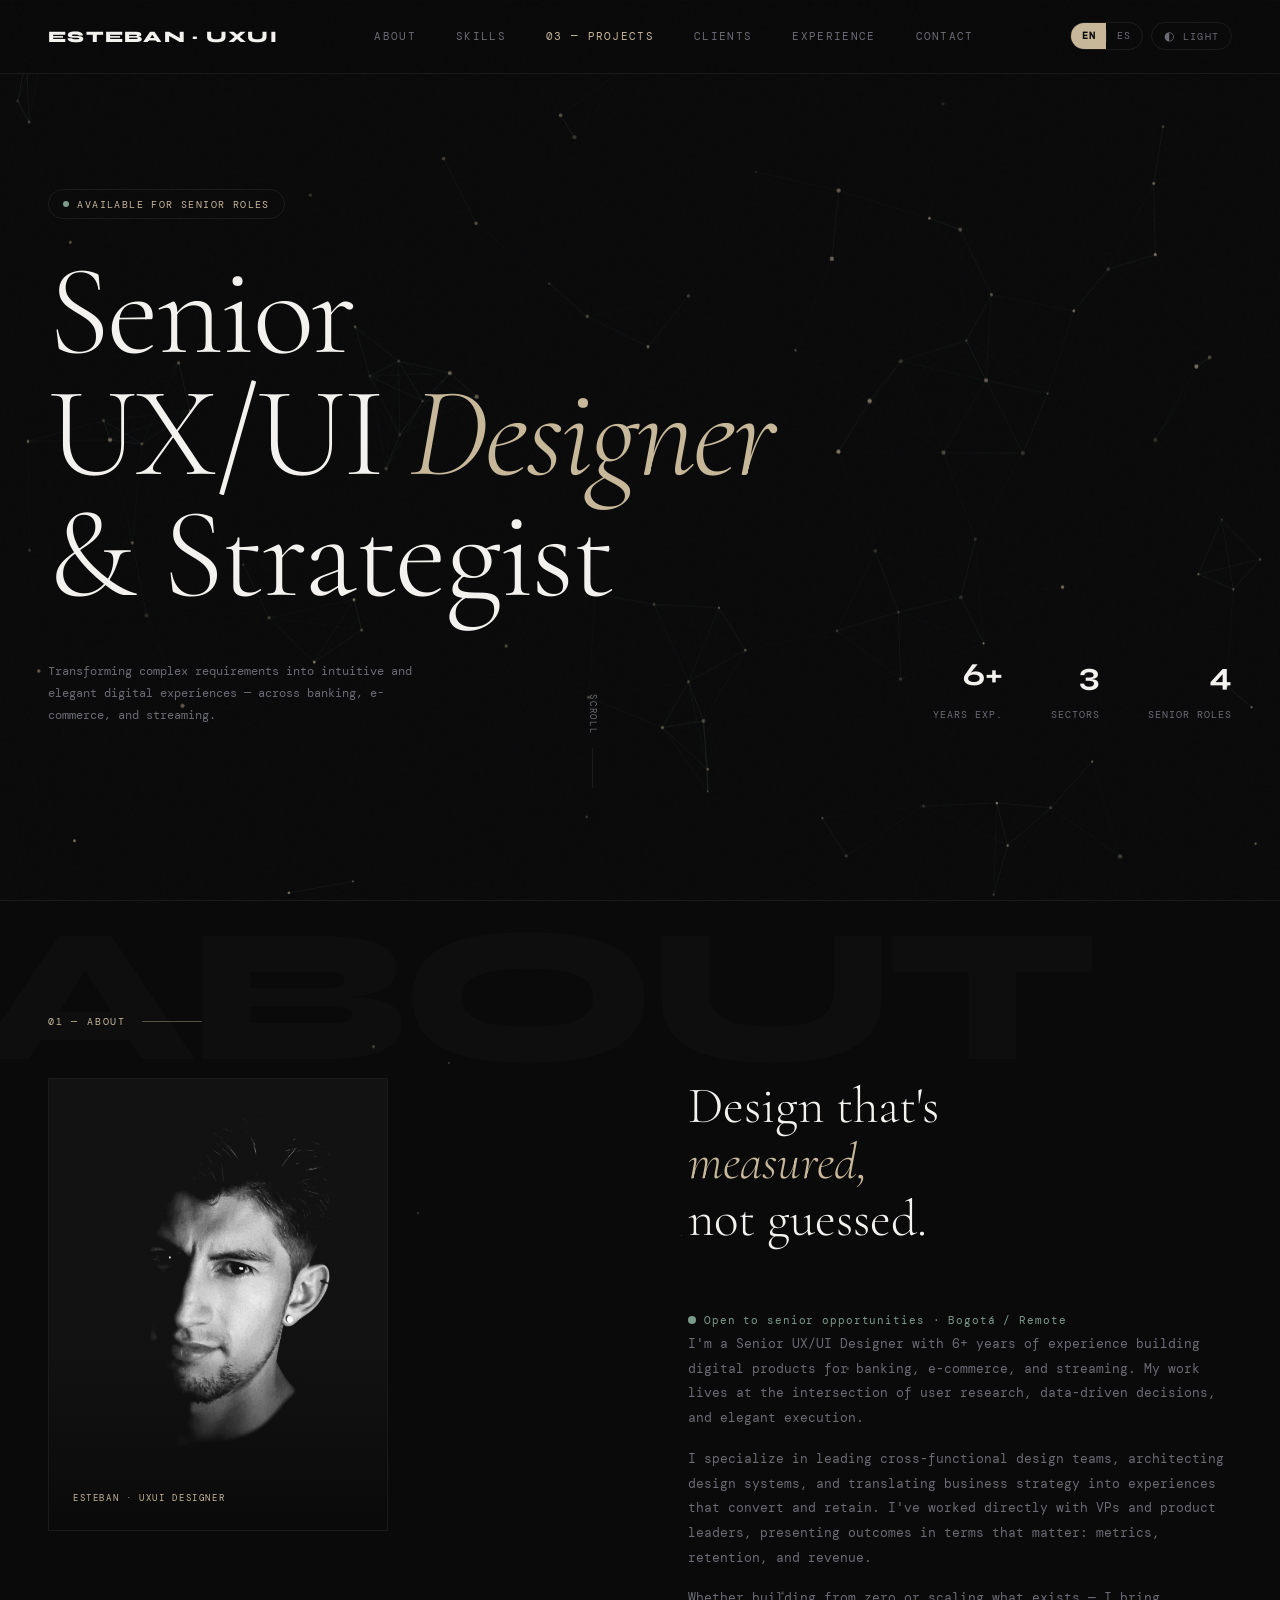
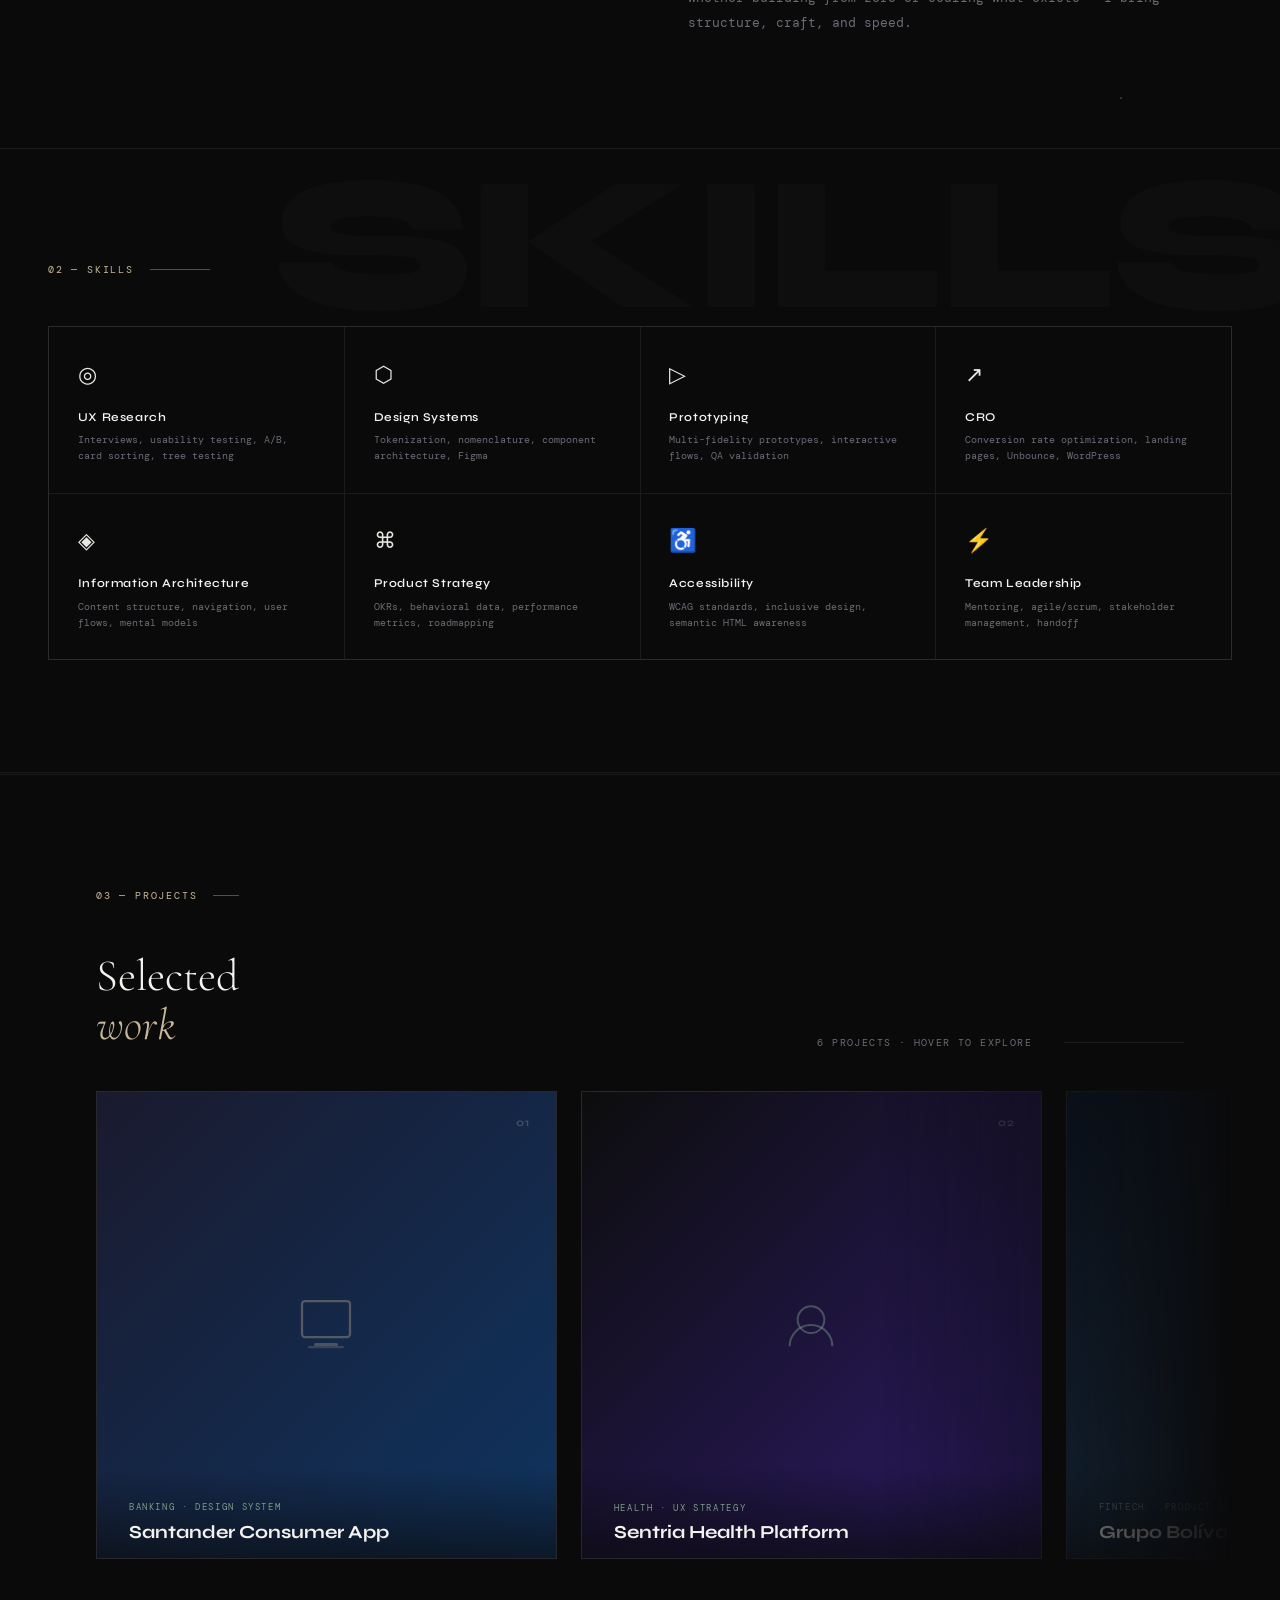
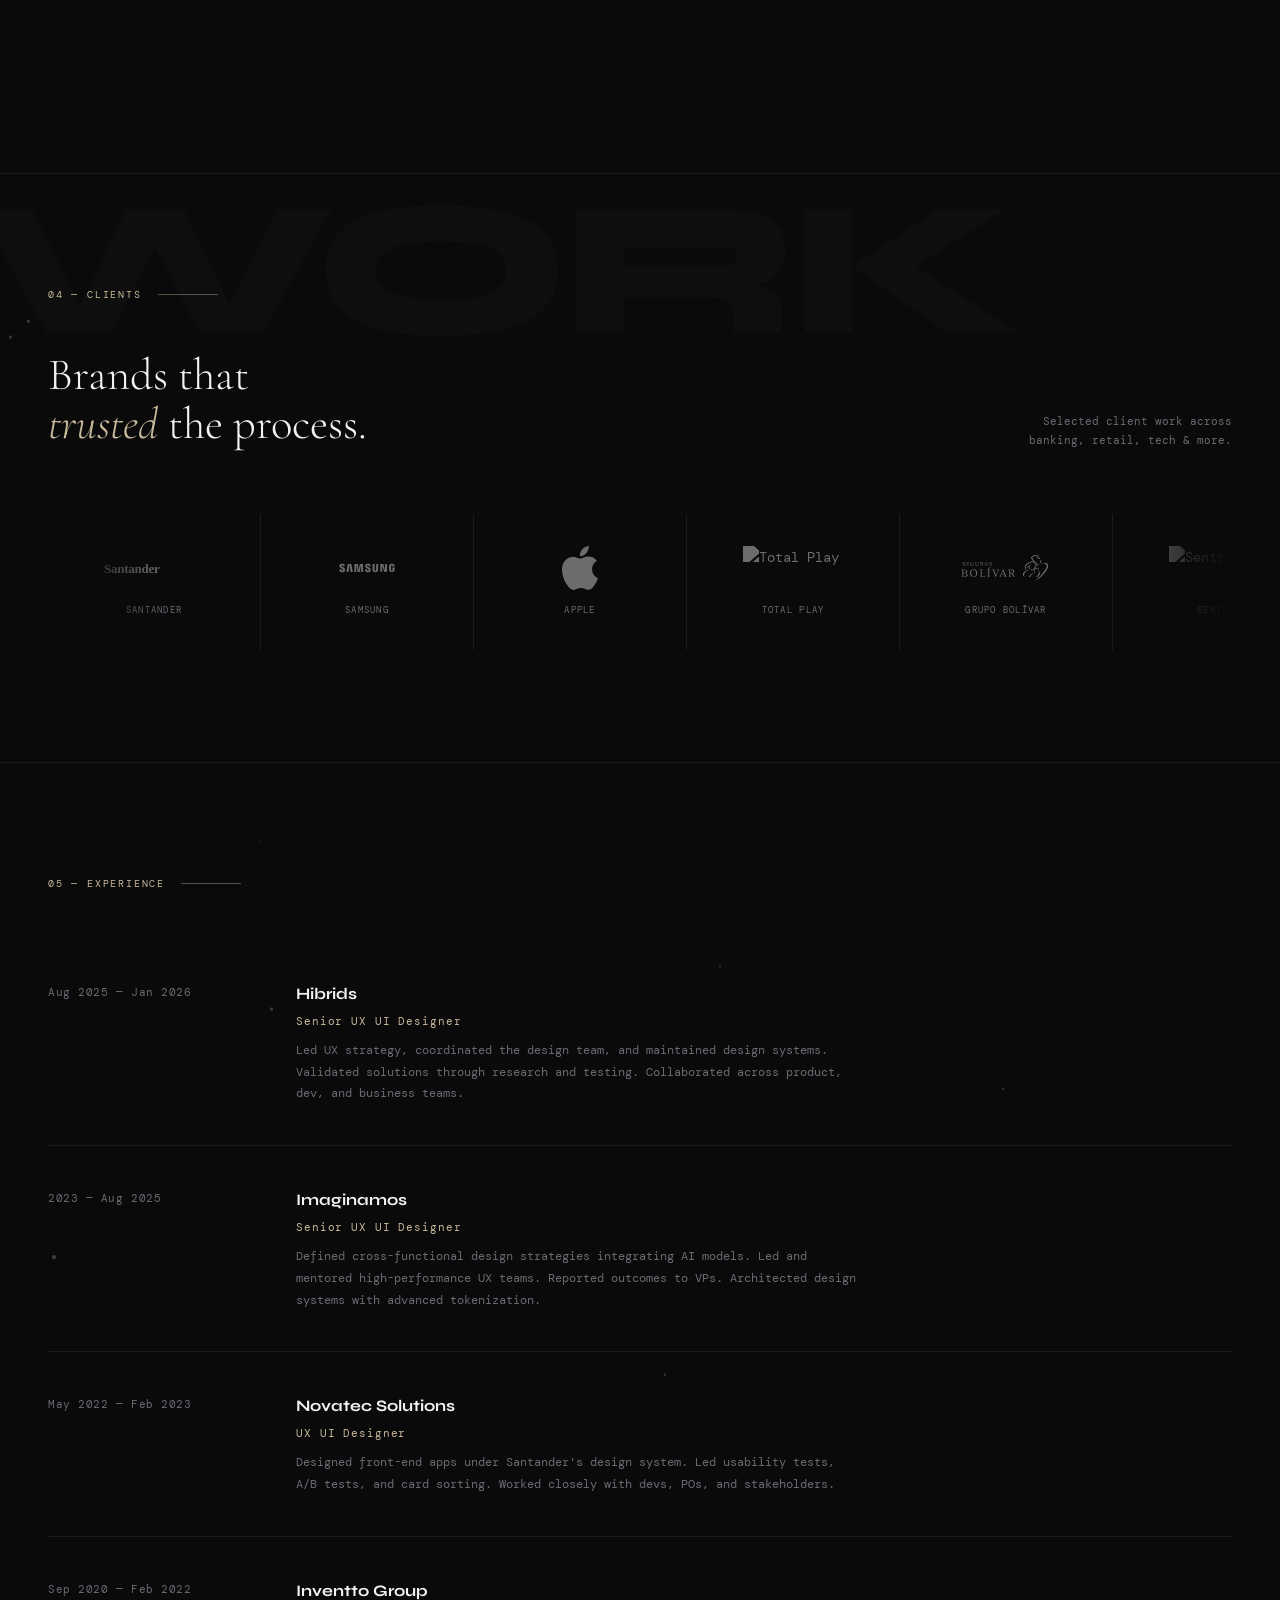
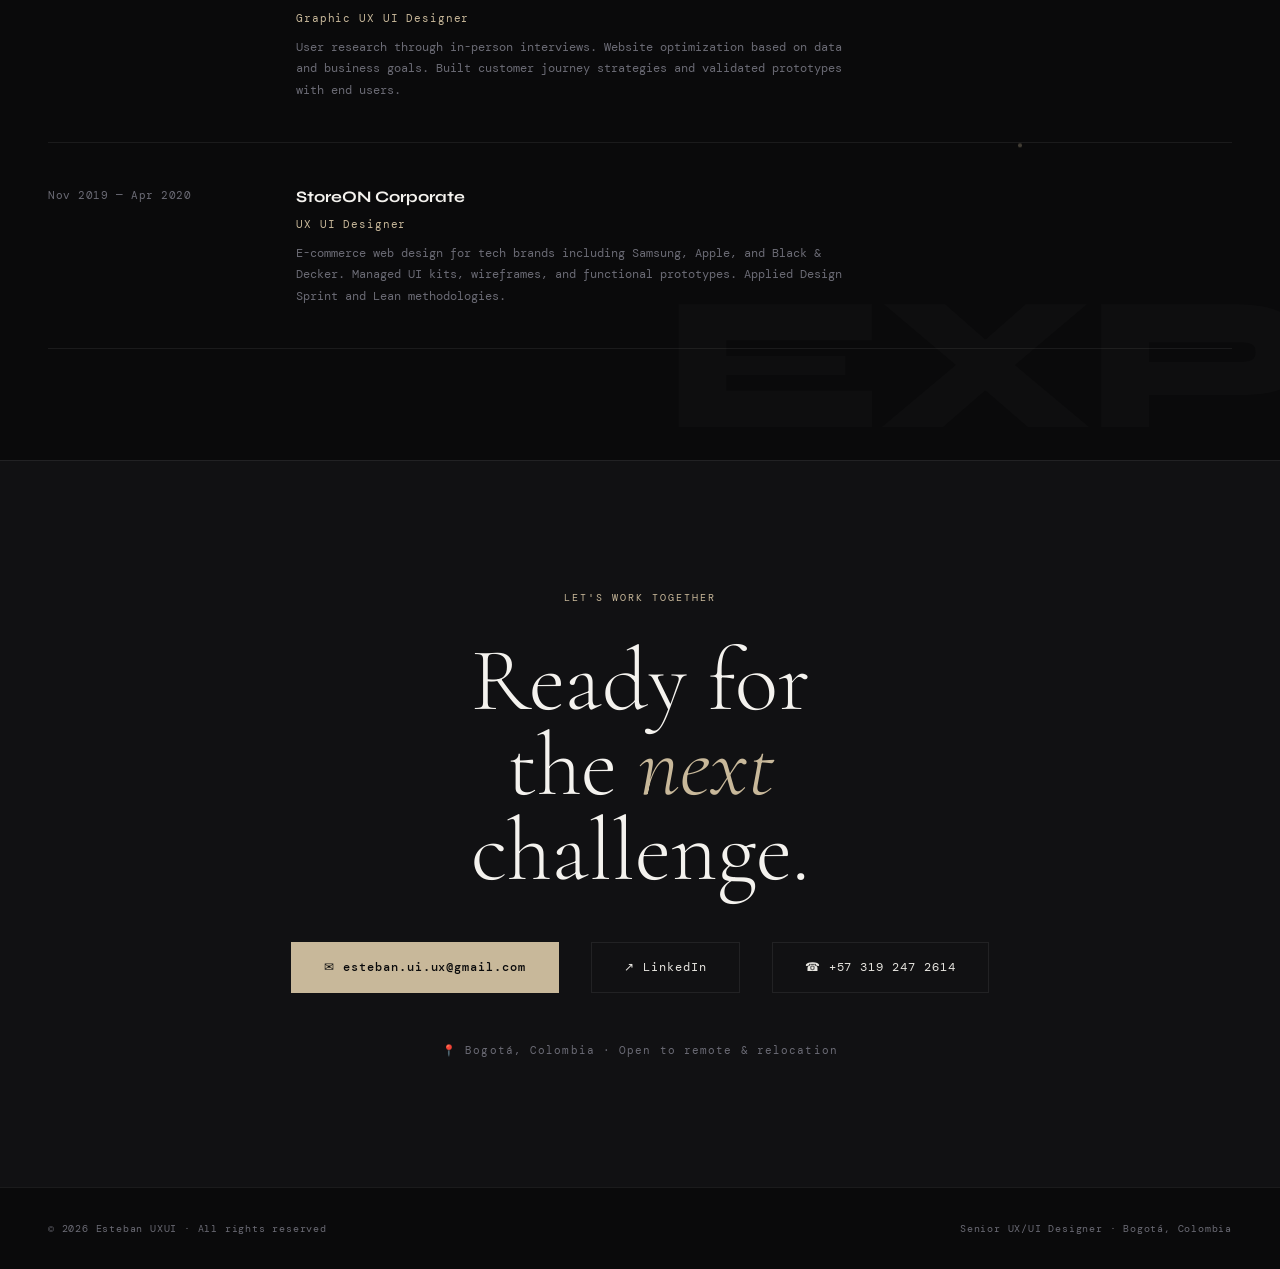
==== commit fc660964: "cambios header con particulas" ====
--- a/portfolio/index.html
+++ b/portfolio/index.html
@@ -45,6 +45,7 @@
 
   <!-- ── HERO ───────────────────────────────── -->
   <section id="hero">
+    <canvas id="hero-canvas" aria-hidden="true"></canvas>
     <div class="parallax-orb orb-1" data-speed="0.15"></div>
     <div class="parallax-orb orb-2" data-speed="0.25"></div>
     <div class="parallax-orb orb-3" data-speed="0.1"></div>
@@ -102,7 +103,6 @@
     </div>
   </section>
 
-<<<<<<< HEAD:portfolio/index.html
   <!-- ── PROJECTS — Horizontal Pinned Scroll ── -->
   <div id="projects-pin">
     <div id="projects-sticky">
@@ -117,38 +117,9 @@
             <div class="projects-progress">
               <div class="projects-progress-fill"></div>
             </div>
-=======
-  <!-- ── PROJECTS (Bento Grid) ──────────────── 
-   
-  <section id="projects">
-    <div class="section-header">
-      <div>
-        <div class="section-label" data-i18n="projects.label">03 — Projects</div>
-        <h2 class="projects-title" data-i18n="projects.title">Selected<br/><em>work</em></h2>
-      </div>
-      <span class="projects-count" data-i18n="projects.count">6 projects · hover to explore</span>
-    </div>
-
-    <div class="projects-bento reveal">
-
-      <!-- Card 1 — Large 
-      <div class="bento-card">
-        <div class="bento-cover" style="background:linear-gradient(135deg,#1a1a2e 0%,#0f3460 100%);">
-          <svg width="64" height="64" viewBox="0 0 48 48" fill="none"><rect x="8" y="8" width="32" height="24" rx="2" stroke="rgba(200,184,154,0.35)" stroke-width="1.5"/><rect x="16" y="36" width="16" height="2" rx="1" fill="rgba(200,184,154,0.3)"/><rect x="12" y="38" width="24" height="1.5" rx=".75" fill="rgba(200,184,154,0.2)"/></svg>
-        </div>
-        <span class="bento-num">01</span>
-        <div class="bento-overlay">
-          <div class="bento-cat">Banking · Design System</div>
-          <div class="bento-name">Santander Consumer App</div>
-          <div class="bento-detail">Front-end app redesign based on Santander's design system. Component architecture, tokenization and accessibility standards.</div>
-          <div class="bento-badge">
-            <svg class="bento-badge-logo" viewBox="0 0 24 24"><rect width="24" height="24" rx="2" fill="rgba(255,255,255,0.15)"/><text x="12" y="16" text-anchor="middle" font-size="10" fill="white" font-family="sans-serif">S</text></svg>
-            <span class="bento-badge-name">Novatec / Santander</span>
->>>>>>> parent of f71beb3 (herader interactivo):index.html
-          </div>
-        </div>
-
-<<<<<<< HEAD:portfolio/index.html
+          </div>
+        </div>
+
         <div class="h-track-wrap">
           <div class="h-track">
 
@@ -260,81 +231,6 @@
     </div><!-- /projects-sticky -->
   </div><!-- /projects-pin -->
 
-=======
-      <!-- Card 2 
-      <div class="bento-card">
-        <div class="bento-cover" style="background:linear-gradient(135deg,#0d0d0d 0%,#2d1b69 100%);">
-          <svg width="48" height="48" viewBox="0 0 48 48" fill="none"><circle cx="24" cy="20" r="10" stroke="rgba(124,155,138,0.45)" stroke-width="1.5"/><path d="M8 40c0-8.837 7.163-16 16-16s16 7.163 16 16" stroke="rgba(124,155,138,0.45)" stroke-width="1.5"/></svg>
-        </div>
-        <span class="bento-num">02</span>
-        <div class="bento-overlay">
-          <div class="bento-cat">Health · UX Strategy</div>
-          <div class="bento-name">Sentria Health Platform</div>
-          <div class="bento-detail">Research-driven UX and interface design for a health digital product with full accessibility compliance.</div>
-          <div class="bento-badge"><svg class="bento-badge-logo" viewBox="0 0 24 24"><rect width="24" height="24" rx="2" fill="rgba(255,255,255,0.15)"/><text x="12" y="16" text-anchor="middle" font-size="9" fill="white" font-family="sans-serif">SE</text></svg><span class="bento-badge-name">Sentria</span></div>
-        </div>
-      </div>
-
-      <!-- Card 3 
-      <div class="bento-card">
-        <div class="bento-cover" style="background:linear-gradient(135deg,#0a1628 0%,#2e5984 100%);">
-          <svg width="48" height="48" viewBox="0 0 48 48" fill="none"><rect x="6" y="10" width="36" height="28" rx="2" stroke="rgba(200,184,154,0.35)" stroke-width="1.5"/><path d="M6 18h36M14 10v28" stroke="rgba(200,184,154,0.2)" stroke-width="1"/></svg>
-        </div>
-        <span class="bento-num">03</span>
-        <div class="bento-overlay">
-          <div class="bento-cat">Fintech · Product Design</div>
-          <div class="bento-name">Grupo Bolívar Digital</div>
-          <div class="bento-detail">End-to-end product design for financial and real estate digital services. Flows, prototyping and design system integration.</div>
-          <div class="bento-badge"><svg class="bento-badge-logo" viewBox="0 0 24 24"><rect width="24" height="24" rx="2" fill="rgba(255,255,255,0.15)"/><text x="12" y="16" text-anchor="middle" font-size="9" fill="white" font-family="sans-serif">GB</text></svg><span class="bento-badge-name">Grupo Bolívar</span></div>
-        </div>
-      </div>
-
-      <!-- Card 4 
-      <div class="bento-card">
-        <div class="bento-cover" style="background:linear-gradient(135deg,#1a0a0a 0%,#6b2323 100%);">
-          <svg width="48" height="48" viewBox="0 0 48 48" fill="none"><rect x="10" y="8" width="28" height="36" rx="2" stroke="rgba(200,184,154,0.35)" stroke-width="1.5"/><rect x="14" y="14" width="20" height="2" rx="1" fill="rgba(200,184,154,0.3)"/></svg>
-        </div>
-        <span class="bento-num">04</span>
-        <div class="bento-overlay">
-          <div class="bento-cat">E-commerce · Brand UX</div>
-          <div class="bento-name">Samsung Retail Experience</div>
-          <div class="bento-detail">E-commerce UX and UI kit management for Samsung platforms across Latin America.</div>
-          <div class="bento-badge"><svg class="bento-badge-logo" viewBox="0 0 24 24"><rect width="24" height="24" rx="2" fill="rgba(255,255,255,0.15)"/><text x="12" y="16" text-anchor="middle" font-size="8" fill="white" font-family="sans-serif">SAM</text></svg><span class="bento-badge-name">Samsung · StoreON</span></div>
-        </div>
-      </div>
-
-      <!-- Card 5 
-      <div class="bento-card">
-        <div class="bento-cover" style="background:linear-gradient(135deg,#0a1a0a 0%,#2a5c2a 100%);">
-          <svg width="48" height="48" viewBox="0 0 48 48" fill="none"><path d="M24 8L40 18L40 30L24 40L8 30L8 18Z" stroke="rgba(124,155,138,0.45)" stroke-width="1.5" fill="none"/><circle cx="24" cy="24" r="6" stroke="rgba(124,155,138,0.3)" stroke-width="1.5"/></svg>
-        </div>
-        <span class="bento-num">05</span>
-        <div class="bento-overlay">
-          <div class="bento-cat">Telecom · Web UX</div>
-          <div class="bento-name">Total Play Digital Suite</div>
-          <div class="bento-detail">UX/UI for telecom digital services. Web experiences and service flows for end users.</div>
-          <div class="bento-badge"><svg class="bento-badge-logo" viewBox="0 0 24 24"><rect width="24" height="24" rx="2" fill="rgba(255,255,255,0.15)"/><text x="12" y="16" text-anchor="middle" font-size="8" fill="white" font-family="sans-serif">TP</text></svg><span class="bento-badge-name">Total Play</span></div>
-        </div>
-      </div>
-
-      <!-- Card 6 
-      <div class="bento-card">
-        <div class="bento-cover" style="background:linear-gradient(135deg,#1a1200 0%,#6b4f00 100%);">
-          <svg width="48" height="48" viewBox="0 0 48 48" fill="none"><rect x="8" y="16" width="32" height="20" rx="2" stroke="rgba(200,184,154,0.35)" stroke-width="1.5"/><path d="M16 16V12a8 8 0 0116 0v4" stroke="rgba(200,184,154,0.2)" stroke-width="1.5"/><circle cx="24" cy="26" r="3" fill="rgba(200,184,154,0.35)"/></svg>
-        </div>
-        <span class="bento-num">06</span>
-        <div class="bento-overlay">
-          <div class="bento-cat">AI · Product Strategy</div>
-          <div class="bento-name">AI-Integrated Design Strategy</div>
-          <div class="bento-detail">Cross-functional strategy integrating AI models. Data-driven product decisions at scale.</div>
-          <div class="bento-badge"><svg class="bento-badge-logo" viewBox="0 0 24 24"><rect width="24" height="24" rx="2" fill="rgba(255,255,255,0.15)"/><text x="12" y="16" text-anchor="middle" font-size="7" fill="white" font-family="sans-serif">IMG</text></svg><span class="bento-badge-name">Imaginamos</span></div>
-        </div>
-      </div>
-
-    </div>
-  </section>
-  
->>>>>>> parent of f71beb3 (herader interactivo):index.html
 
   <!-- ── CLIENTS (Logo carousel) ────────────── -->
   <section id="clients">
--- a/portfolio/css/hero.css
+++ b/portfolio/css/hero.css
@@ -1,6 +1,7 @@
 /* ============================================
-   HERO — Full-screen intro section
+   HERO SECTION
    ============================================ */
+
 #hero {
   min-height: 100vh;
   display: flex;
@@ -9,64 +10,120 @@
   padding: 0 3rem 5rem;
   position: relative;
   overflow: hidden;
+  background: var(--bg);
 }
+
+/* ── Canvas background ────────────────────── */
+#hero-canvas {
+  position: absolute;
+  inset: 0;
+  width: 100%;
+  height: 100%;
+  pointer-events: none; /* canvas captures mouse via JS, not CSS */
+  z-index: 0;
+}
+
+/* All hero content above canvas */
+#hero > *:not(#hero-canvas) { position: relative; z-index: 1; }
+
+/* ── Legacy orbs (kept for light mode fallback) ── */
 .parallax-orb {
   position: absolute;
   border-radius: 50%;
   pointer-events: none;
   will-change: transform;
   filter: blur(80px);
-  opacity: 0.18;
+  opacity: 0;            /* hidden — canvas replaces them */
 }
-.orb-1 { width:500px;height:500px;background:radial-gradient(circle,#c8b89a 0%,transparent 70%);top:-100px;right:-100px; }
-.orb-2 { width:350px;height:350px;background:radial-gradient(circle,#7c9b8a 0%,transparent 70%);bottom:100px;left:10%;opacity:0.12; }
-.orb-3 { width:250px;height:250px;background:radial-gradient(circle,#c8b89a 0%,transparent 70%);top:40%;left:50%;opacity:0.08; }
-.hero-grid-line { position:absolute;top:0;bottom:0;width:1px;background:var(--border);will-change:transform; }
-.hero-grid-line:nth-child(4) { left:25%; }
-.hero-grid-line:nth-child(5) { left:50%; }
-.hero-grid-line:nth-child(6) { left:75%; }
+
+/* ── Grid lines ───────────────────────────── */
+.hero-grid-line {
+  position: absolute;
+  top: 0; bottom: 0;
+  width: 1px;
+  background: var(--border);
+  will-change: transform;
+  z-index: 1;
+}
+.hero-grid-line:nth-child(4) { left: 25%; }
+.hero-grid-line:nth-child(5) { left: 50%; }
+.hero-grid-line:nth-child(6) { left: 75%; }
+
 .parallax-layer { will-change: transform; }
+
+/* Section bg watermark text */
 .section-bg-text {
-  position:absolute;
-  font-family:'Syne',sans-serif;
-  font-size:clamp(6rem,15vw,14rem);
-  font-weight:800;
-  color:rgba(255,255,255,0.02);
-  pointer-events:none;
-  white-space:nowrap;
-  line-height:1;
-  will-change:transform;
-  letter-spacing:-0.04em;
-  user-select:none;
+  position: absolute;
+  font-family: 'Syne', sans-serif;
+  font-size: clamp(6rem, 15vw, 14rem);
+  font-weight: 800;
+  color: rgba(255,255,255,0.02);
+  pointer-events: none;
+  white-space: nowrap;
+  line-height: 1;
+  will-change: transform;
+  letter-spacing: -0.04em;
+  user-select: none;
 }
+
 .parallax-dots { position:absolute;width:100%;height:100%;top:0;left:0;pointer-events:none;overflow:hidden; }
 .pdot { position:absolute;width:2px;height:2px;background:var(--accent);border-radius:50%;opacity:0.3;will-change:transform; }
+
+/* ── Hero content ─────────────────────────── */
 .hero-badge {
-  display:inline-flex;align-items:center;gap:0.5rem;
-  border:1px solid var(--border);padding:0.35rem 0.9rem;
-  border-radius:100px;font-size:10px;letter-spacing:0.14em;
-  text-transform:uppercase;color:var(--accent);margin-bottom:2rem;
-  width:fit-content;animation:fadeUp 0.8s ease both;
+  display: inline-flex;
+  align-items: center;
+  gap: 0.5rem;
+  border: 1px solid var(--border);
+  padding: 0.35rem 0.9rem;
+  border-radius: 100px;
+  font-size: 10px;
+  letter-spacing: 0.14em;
+  text-transform: uppercase;
+  color: var(--accent);
+  margin-bottom: 2rem;
+  width: fit-content;
+  animation: fadeUp 0.8s ease both;
 }
-.hero-badge::before { content:'';width:6px;height:6px;background:var(--accent2);border-radius:50%;animation:pulse 2s infinite; }
+.hero-badge::before {
+  content: '';
+  width: 6px; height: 6px;
+  background: var(--accent2);
+  border-radius: 50%;
+  animation: pulse 2s infinite;
+}
+
 .hero-title {
-  font-family:'Cormorant Garamond',serif;
-  font-size:clamp(4rem,10vw,9rem);
-  font-weight:300;line-height:0.95;letter-spacing:-0.02em;
-  color:var(--white);margin-bottom:2rem;
-  animation:fadeUp 0.8s 0.1s ease both;
+  font-family: 'Cormorant Garamond', serif;
+  font-size: clamp(4rem, 10vw, 9rem);
+  font-weight: 300;
+  line-height: 0.95;
+  letter-spacing: -0.02em;
+  color: var(--white);
+  margin-bottom: 2rem;
+  animation: fadeUp 0.8s 0.1s ease both;
 }
-.hero-title em { font-style:italic;color:var(--accent); }
-.hero-bottom { display:flex;justify-content:space-between;align-items:flex-end;animation:fadeUp 0.8s 0.2s ease both; }
-.hero-desc { max-width:380px;color:var(--muted);font-size:12px;line-height:1.8; }
-.hero-stats { display:flex;gap:3rem;text-align:right; }
-.stat-num { font-family:'Syne',sans-serif;font-size:2rem;font-weight:700;color:var(--white);display:block; }
-.stat-label { font-size:10px;letter-spacing:0.1em;text-transform:uppercase;color:var(--muted); }
+.hero-title em { font-style: italic; color: var(--accent); }
+
+.hero-bottom {
+  display: flex;
+  justify-content: space-between;
+  align-items: flex-end;
+  animation: fadeUp 0.8s 0.2s ease both;
+}
+
+.hero-desc { max-width: 380px; color: var(--muted); font-size: 12px; line-height: 1.8; }
+
+.hero-stats { display: flex; gap: 3rem; text-align: right; }
+.stat-num { font-family: 'Syne', sans-serif; font-size: 2rem; font-weight: 700; color: var(--white); display: block; }
+.stat-label { font-size: 10px; letter-spacing: 0.1em; text-transform: uppercase; color: var(--muted); }
+
 .scroll-hint {
-  position:absolute;right:3rem;bottom:2rem;
-  writing-mode:vertical-rl;font-size:9px;letter-spacing:0.2em;
-  text-transform:uppercase;color:var(--muted);
-  display:flex;align-items:center;gap:0.8rem;
-  animation:fadeUp 1s 0.5s ease both;
+  position: absolute; right: 3rem; bottom: 2rem;
+  writing-mode: vertical-rl; font-size: 9px; letter-spacing: 0.2em;
+  text-transform: uppercase; color: var(--muted);
+  display: flex; align-items: center; gap: 0.8rem;
+  animation: fadeUp 1s 0.5s ease both;
+  z-index: 1;
 }
-.scroll-hint::after { content:'';height:40px;width:1px;background:var(--border); }
+.scroll-hint::after { content: ''; height: 40px; width: 1px; background: var(--border); }
--- a/portfolio/css/sections.css
+++ b/portfolio/css/sections.css
@@ -419,3 +419,33 @@
   color: var(--muted);
   letter-spacing: 0.08em;
 }
+
+/* ============================================
+   SCROLL SKEW EFFECT
+   Applied via JS smooth-scroll.js
+   Transition smooths the skew between frames
+   ============================================ */
+
+#about,
+#skills,
+#projects,
+#clients,
+#experience {
+  transition: transform 0.15s cubic-bezier(0.25, 0.46, 0.45, 0.94);
+  will-change: transform;
+}
+
+/* Inner content counter-skews so text stays straight */
+#about .about-grid,
+#about .section-label,
+#skills .skills-grid,
+#skills .section-label,
+#projects .section-header,
+#projects .projects-bento,
+#clients .clients-header,
+#clients .logo-carousel-wrap,
+#experience .exp-list,
+#experience .section-label {
+  transition: transform 0.15s cubic-bezier(0.25, 0.46, 0.45, 0.94);
+  will-change: transform;
+}
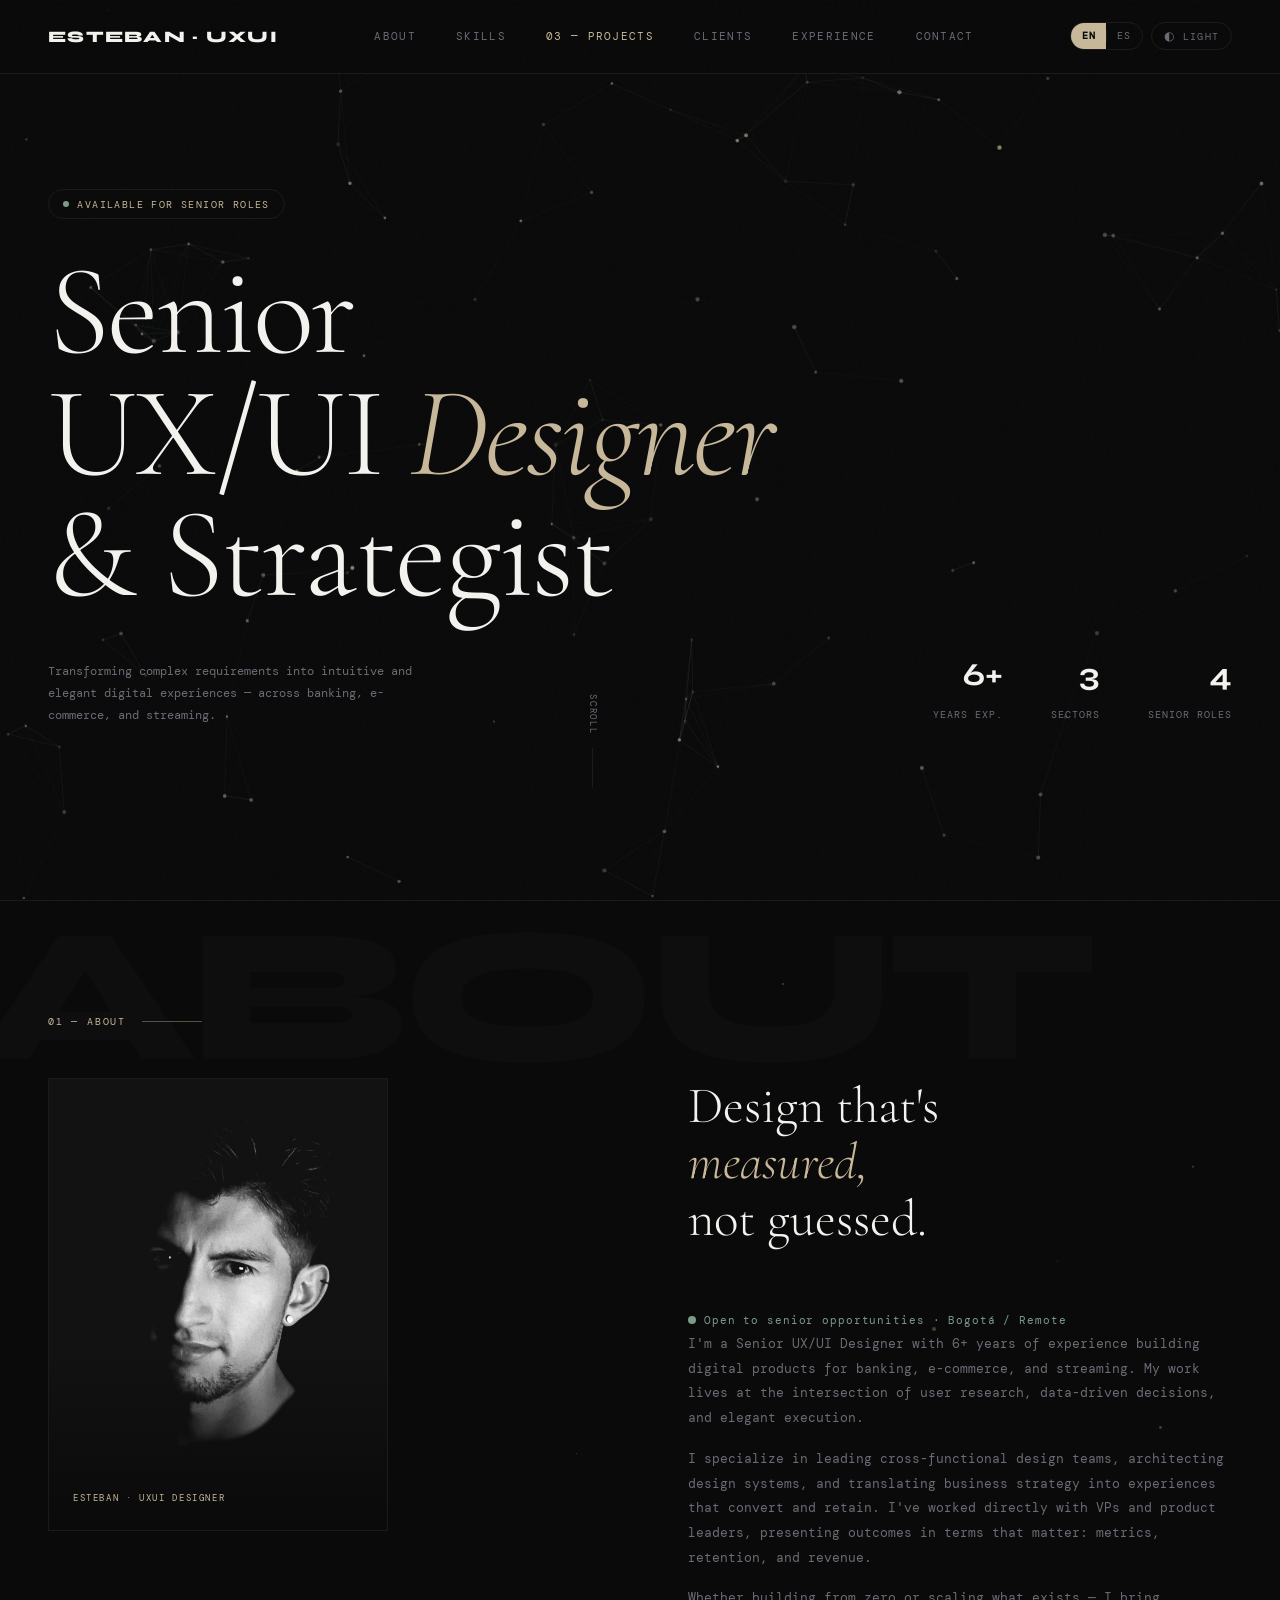
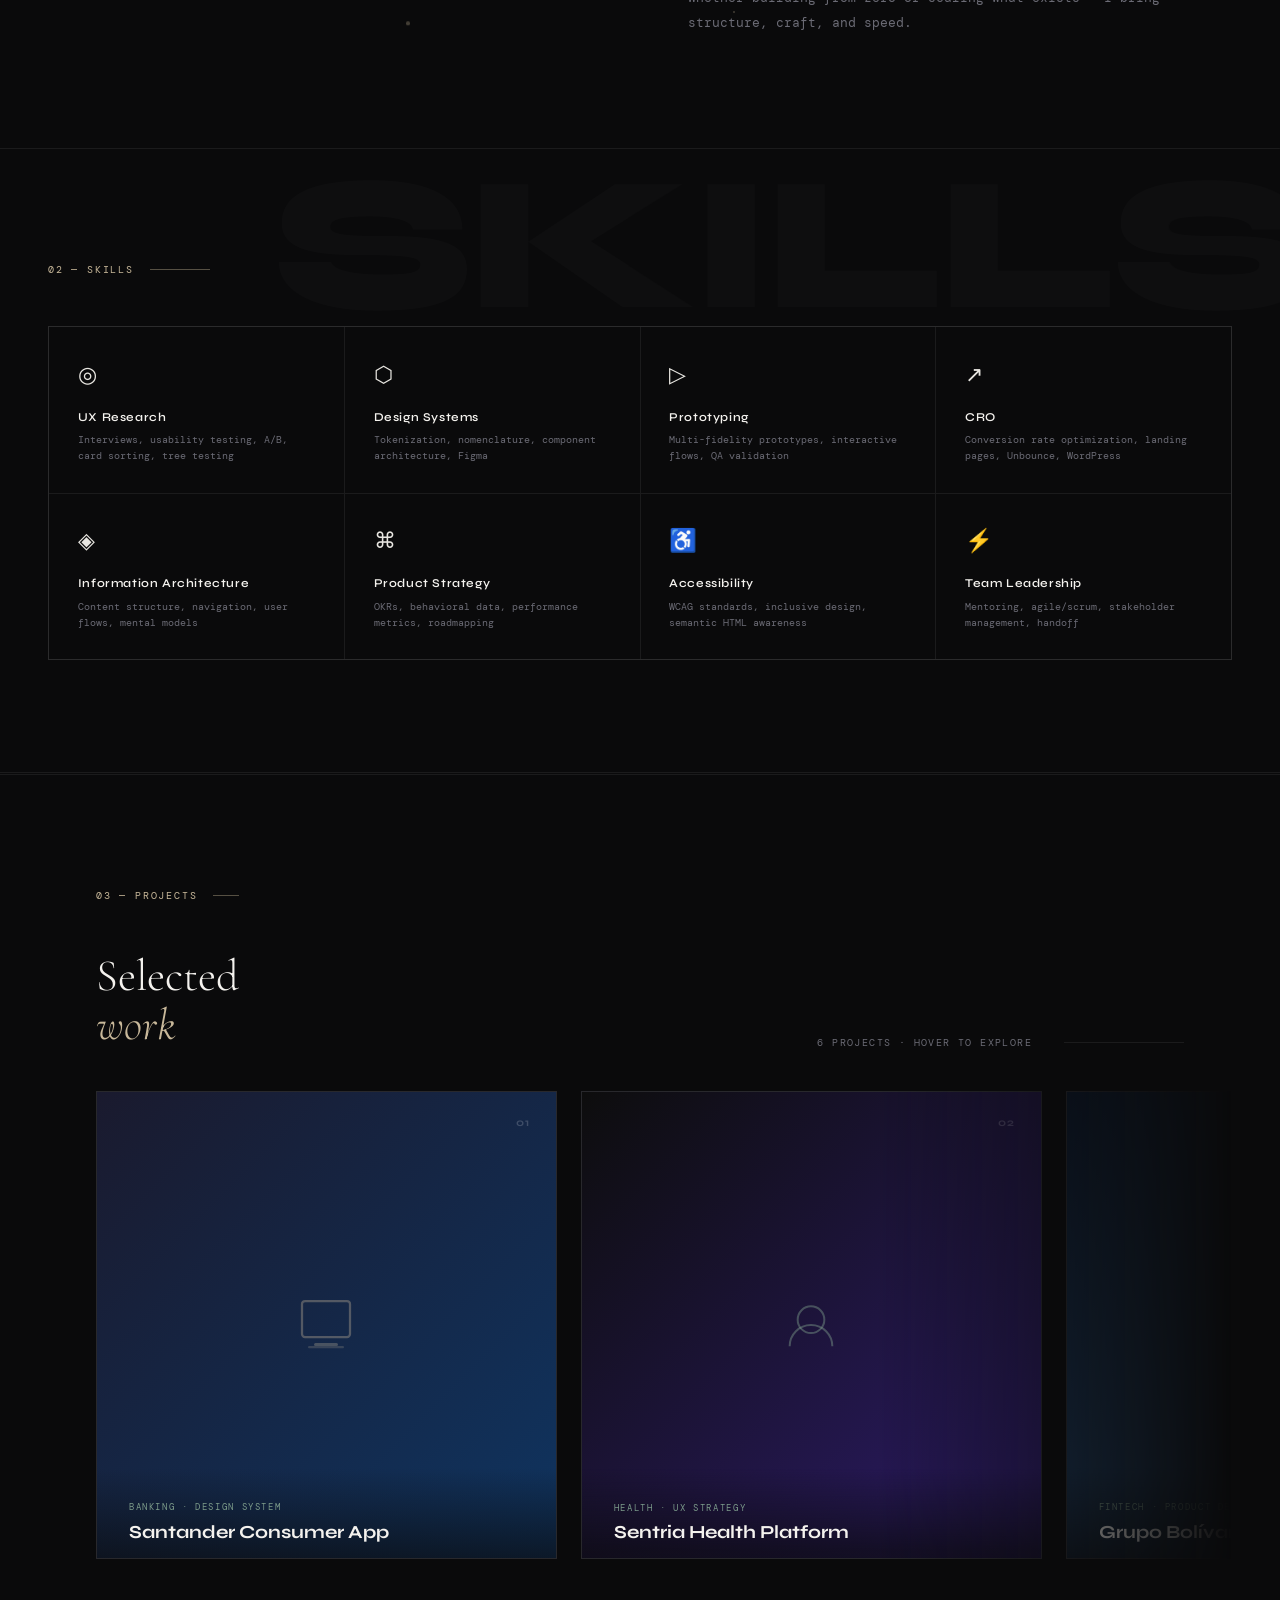
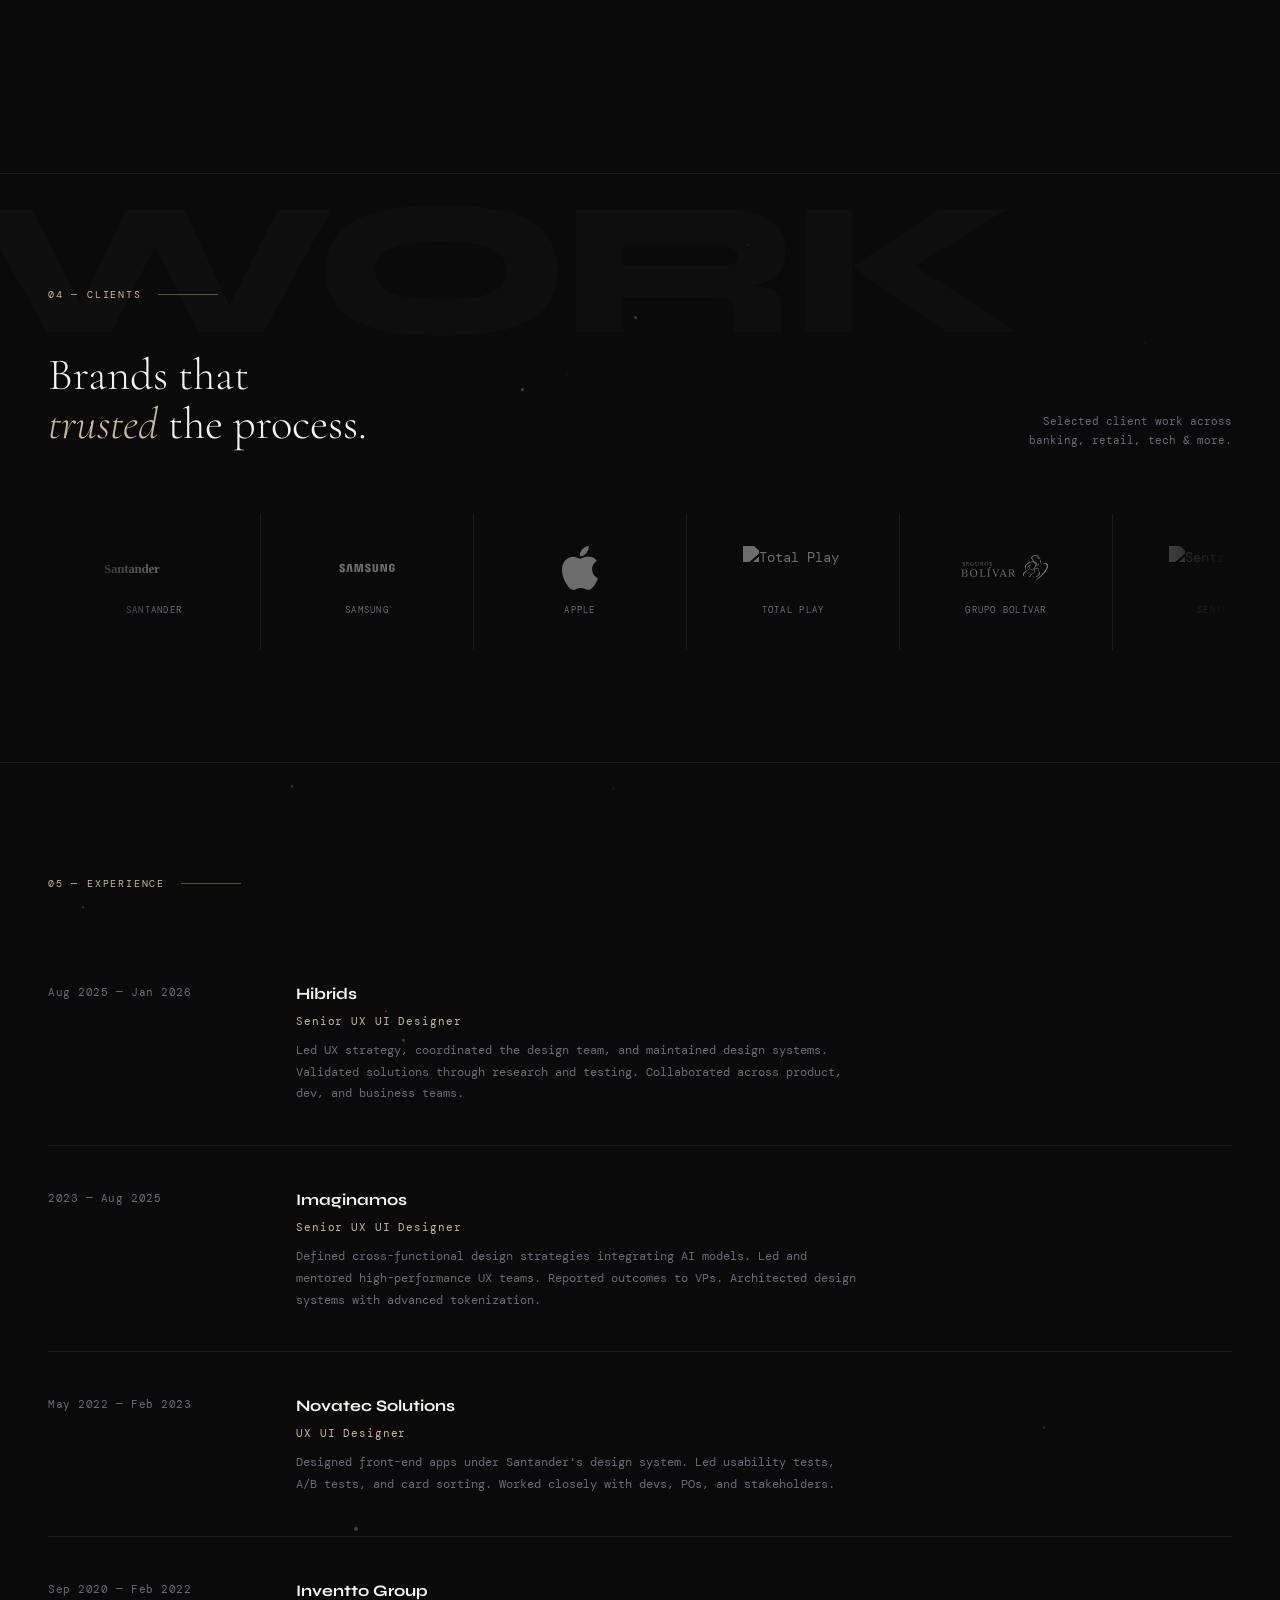
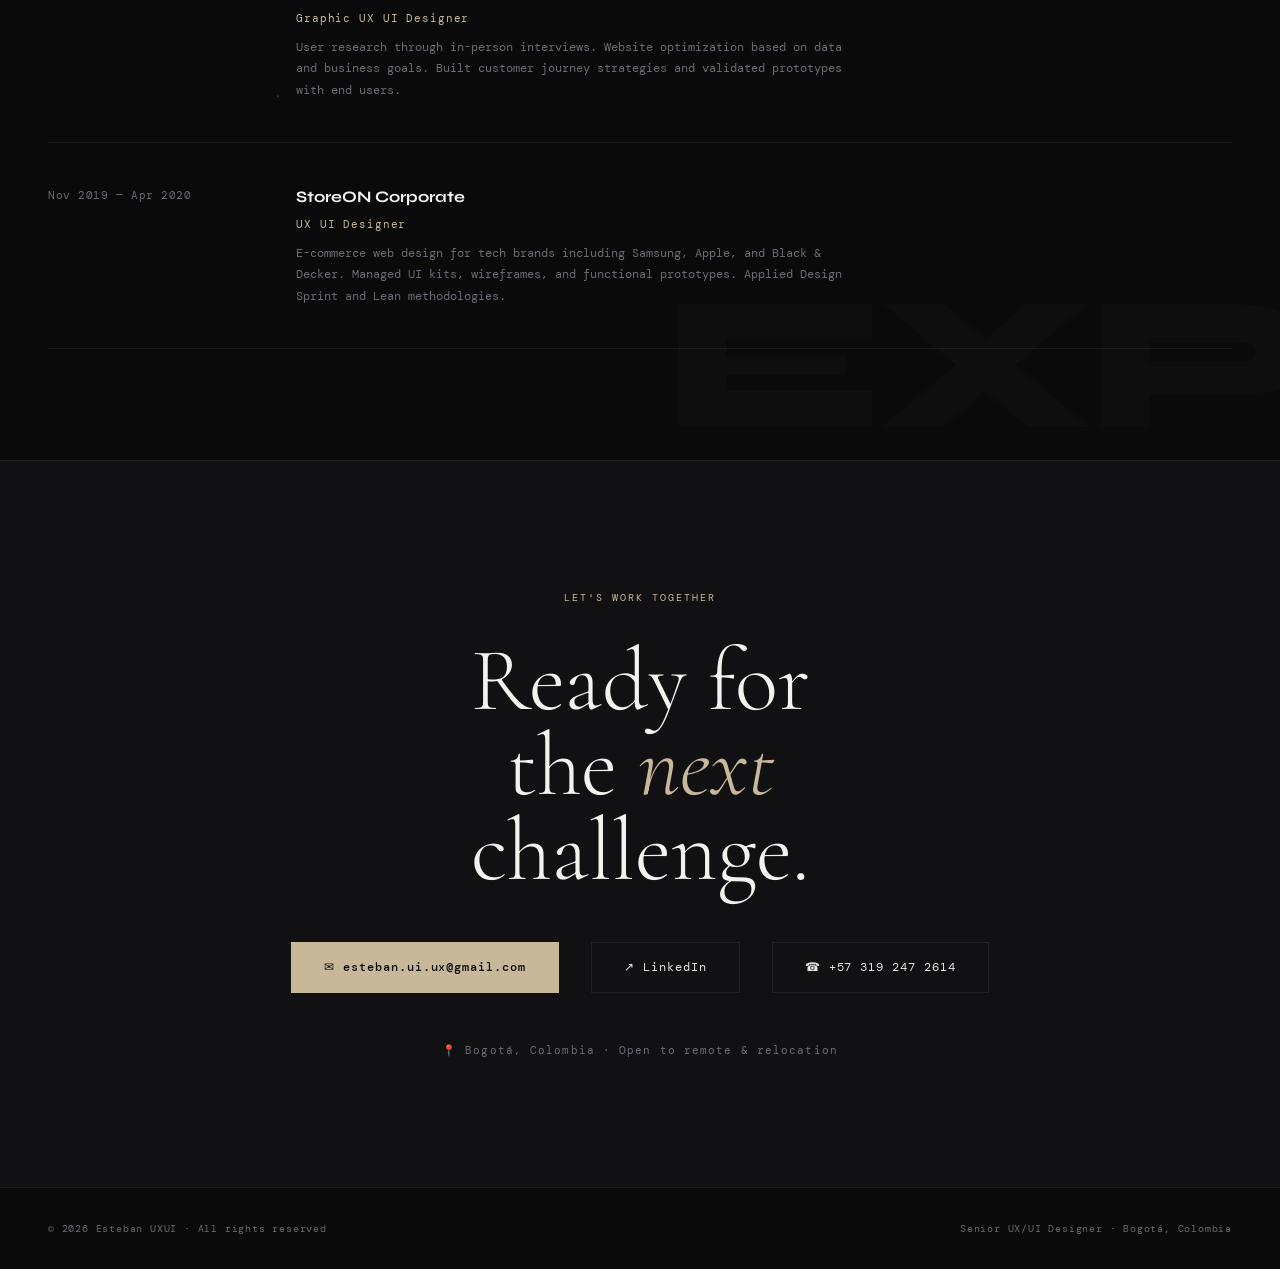
==== commit d91ad604: "Update index.html" ====
--- a/portfolio/index.html
+++ b/portfolio/index.html
@@ -37,8 +37,8 @@
       <!-- Theme toggle -->
       <button class="theme-toggle" id="theme-toggle" aria-label="Toggle theme">
         <span class="toggle-icon">◐</span>
-        <span class="toggle-label-dark"  data-i18n="theme.dark">Light</span>
-        <span class="toggle-label-light" data-i18n="theme.light">Dark</span>
+        <span class="toggle-label-dark"  data-i18n="theme.dark"></span>
+        <span class="toggle-label-light" data-i18n="theme.light"></span>
       </button>
     </div>
   </nav>
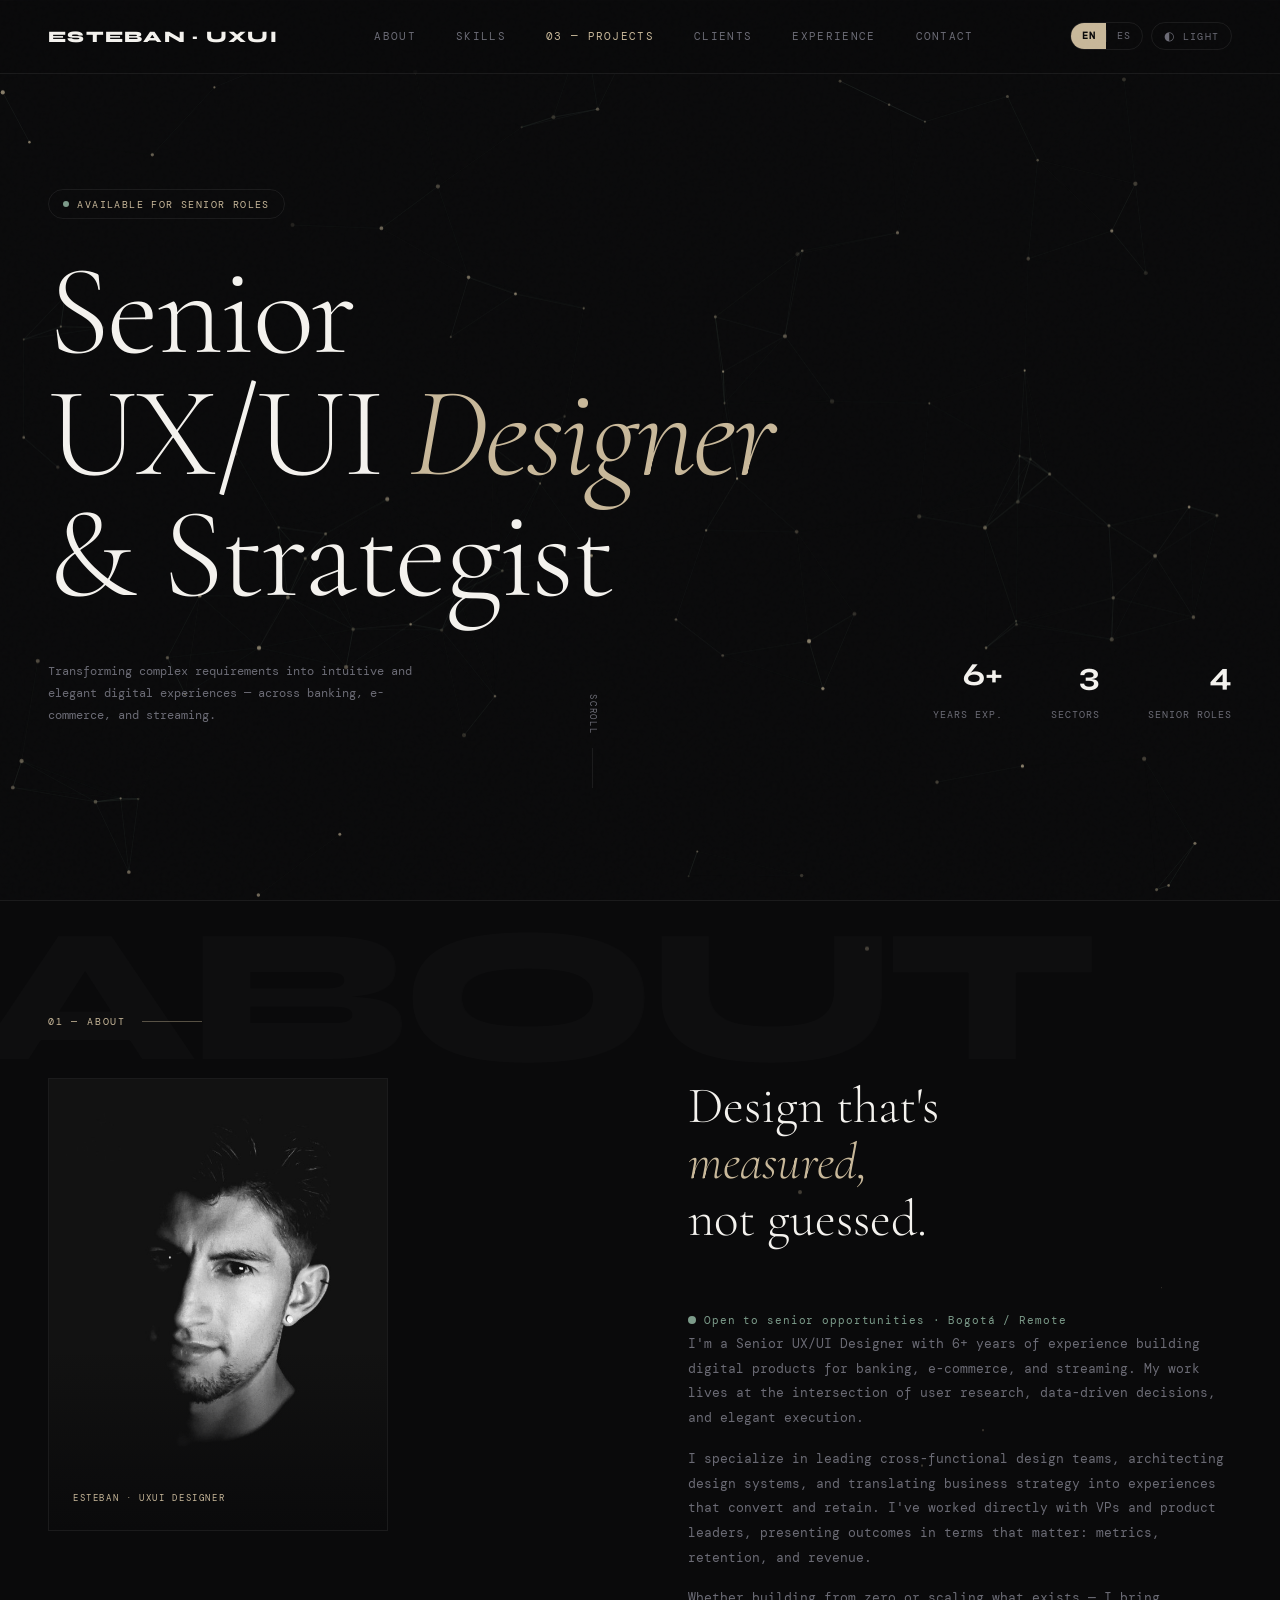
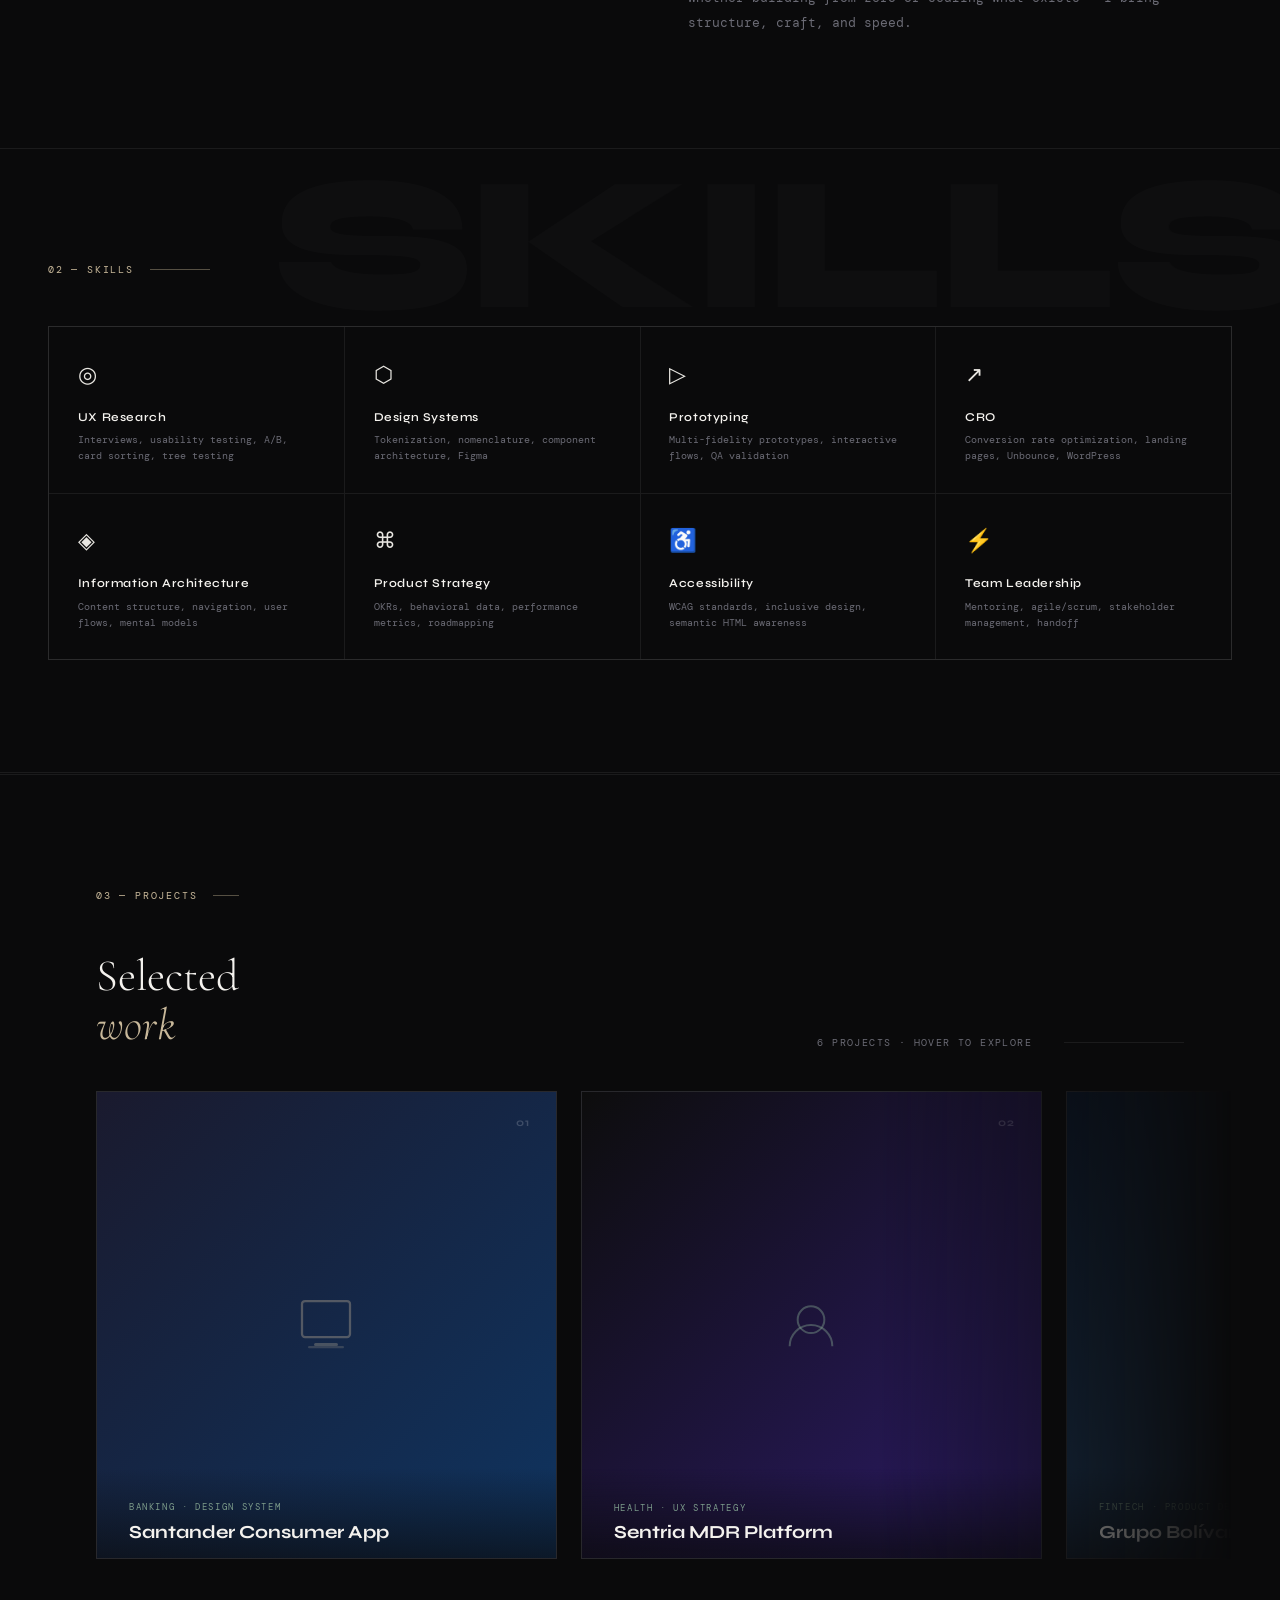
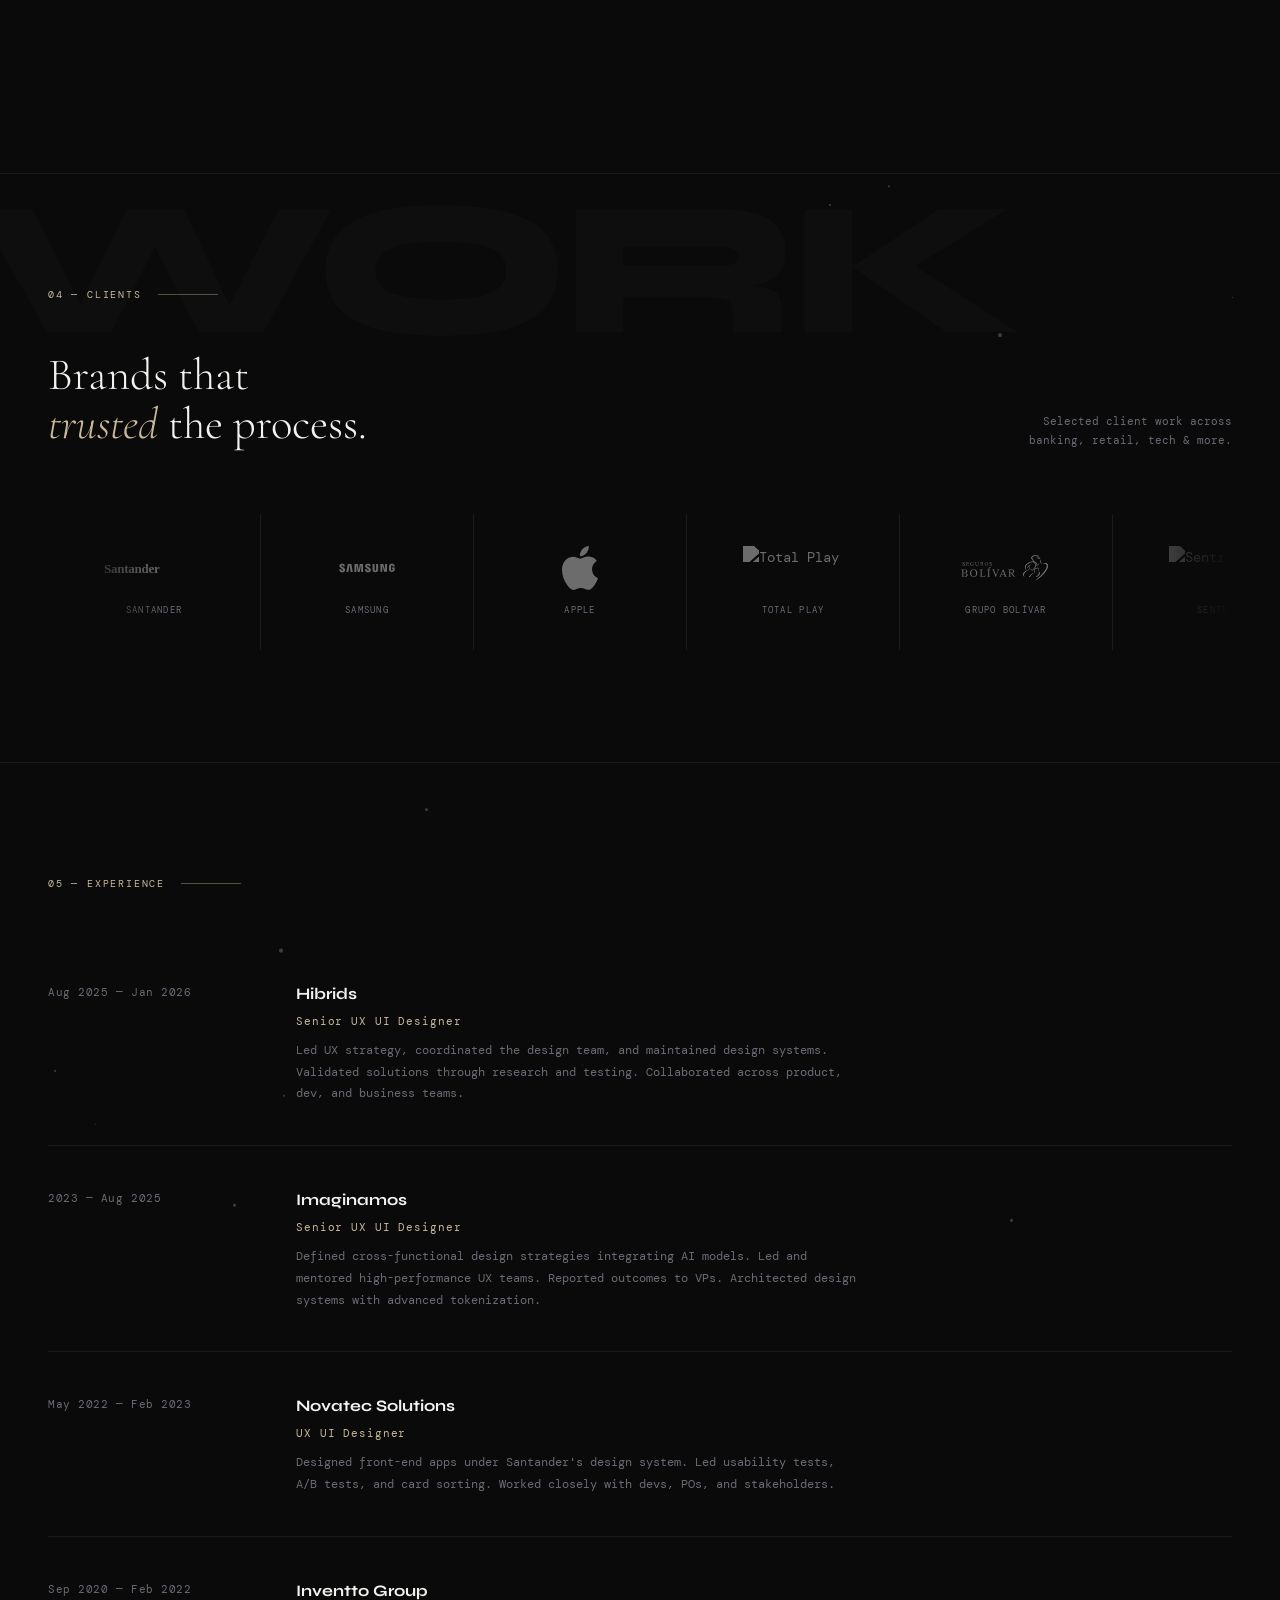
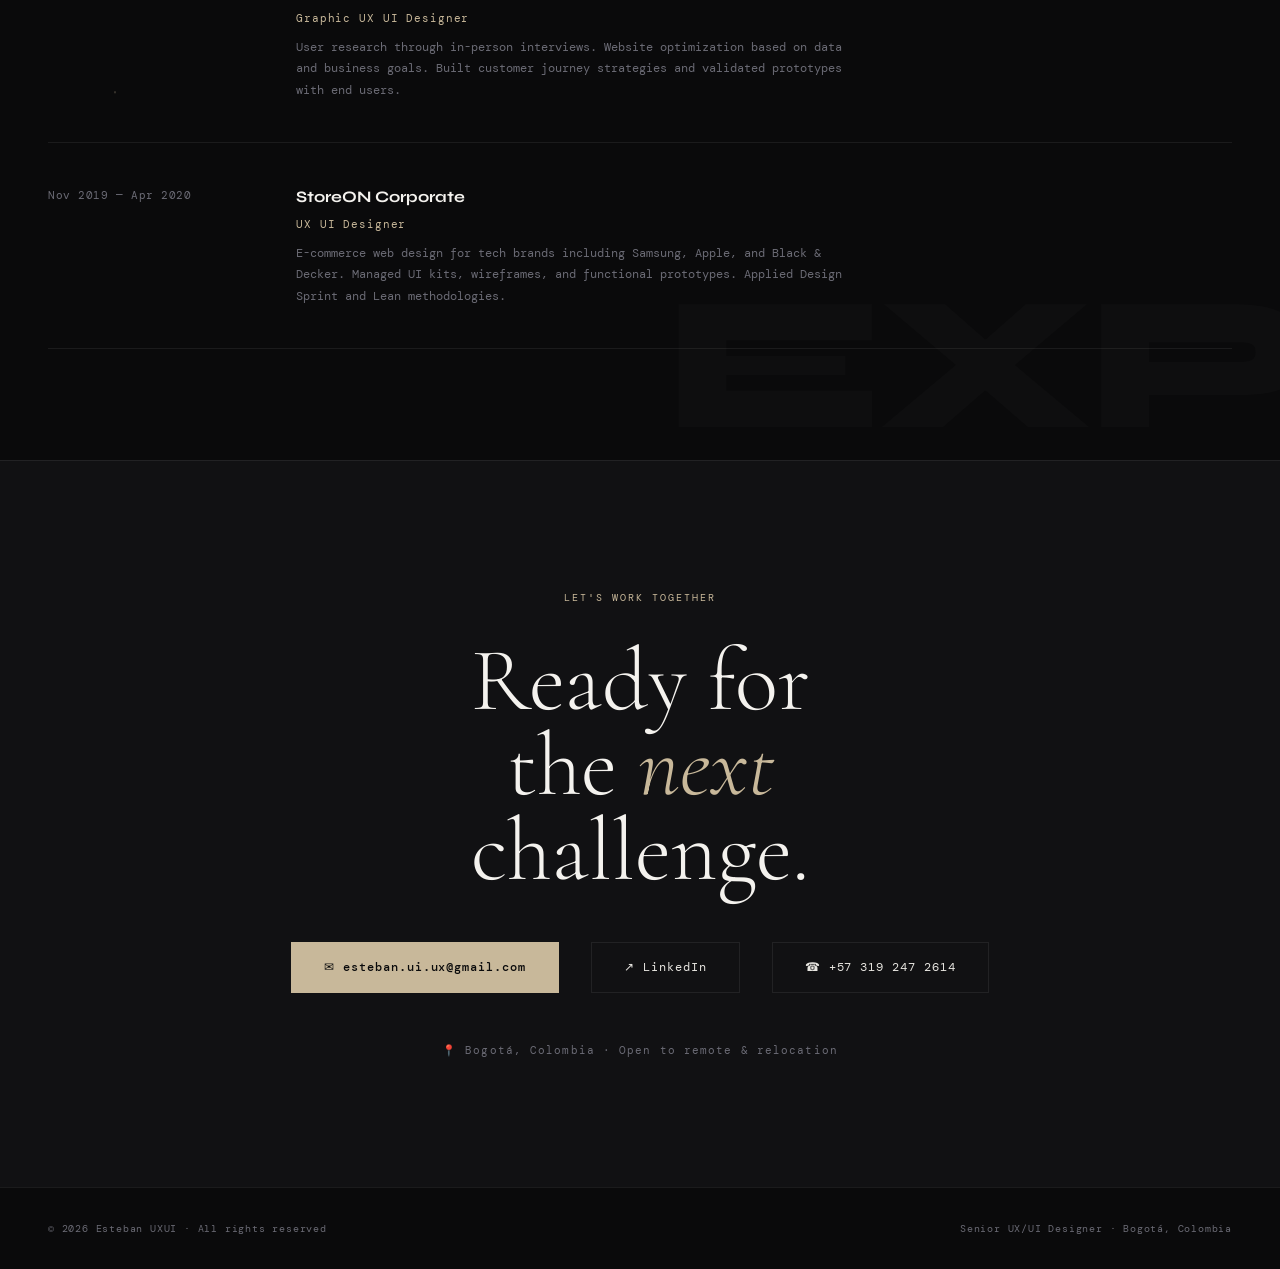
==== commit 23623730: "Update index.html" ====
--- a/portfolio/index.html
+++ b/portfolio/index.html
@@ -37,8 +37,8 @@
       <!-- Theme toggle -->
       <button class="theme-toggle" id="theme-toggle" aria-label="Toggle theme">
         <span class="toggle-icon">◐</span>
-        <span class="toggle-label-dark"  data-i18n="theme.dark"></span>
-        <span class="toggle-label-light" data-i18n="theme.light"></span>
+        <span class="toggle-label-dark"  data-i18n="theme.dark">Light</span>
+        <span class="toggle-label-light" data-i18n="theme.light">Dark</span>
       </button>
     </div>
   </nav>
@@ -148,8 +148,8 @@
               <span class="h-num">02</span>
               <div class="h-overlay">
                 <div class="h-cat">Health · UX Strategy</div>
-                <div class="h-name">Sentria Health Platform</div>
-                <div class="h-detail">Research-driven UX and interface design for a health digital product with full accessibility compliance.</div>
+                <div class="h-name">Sentria MDR Platform</div>
+                <div class="h-detail">Research-driven UX and interface design for a MDR product with full Tokenization.</div>
                 <div class="h-badge">
                   <svg viewBox="0 0 24 24"><rect width="24" height="24" rx="2" fill="rgba(255,255,255,0.15)"/><text x="12" y="16" text-anchor="middle" font-size="9" font-family="sans-serif" fill="white">SE</text></svg>
                   <span class="h-badge-name">Sentria</span>
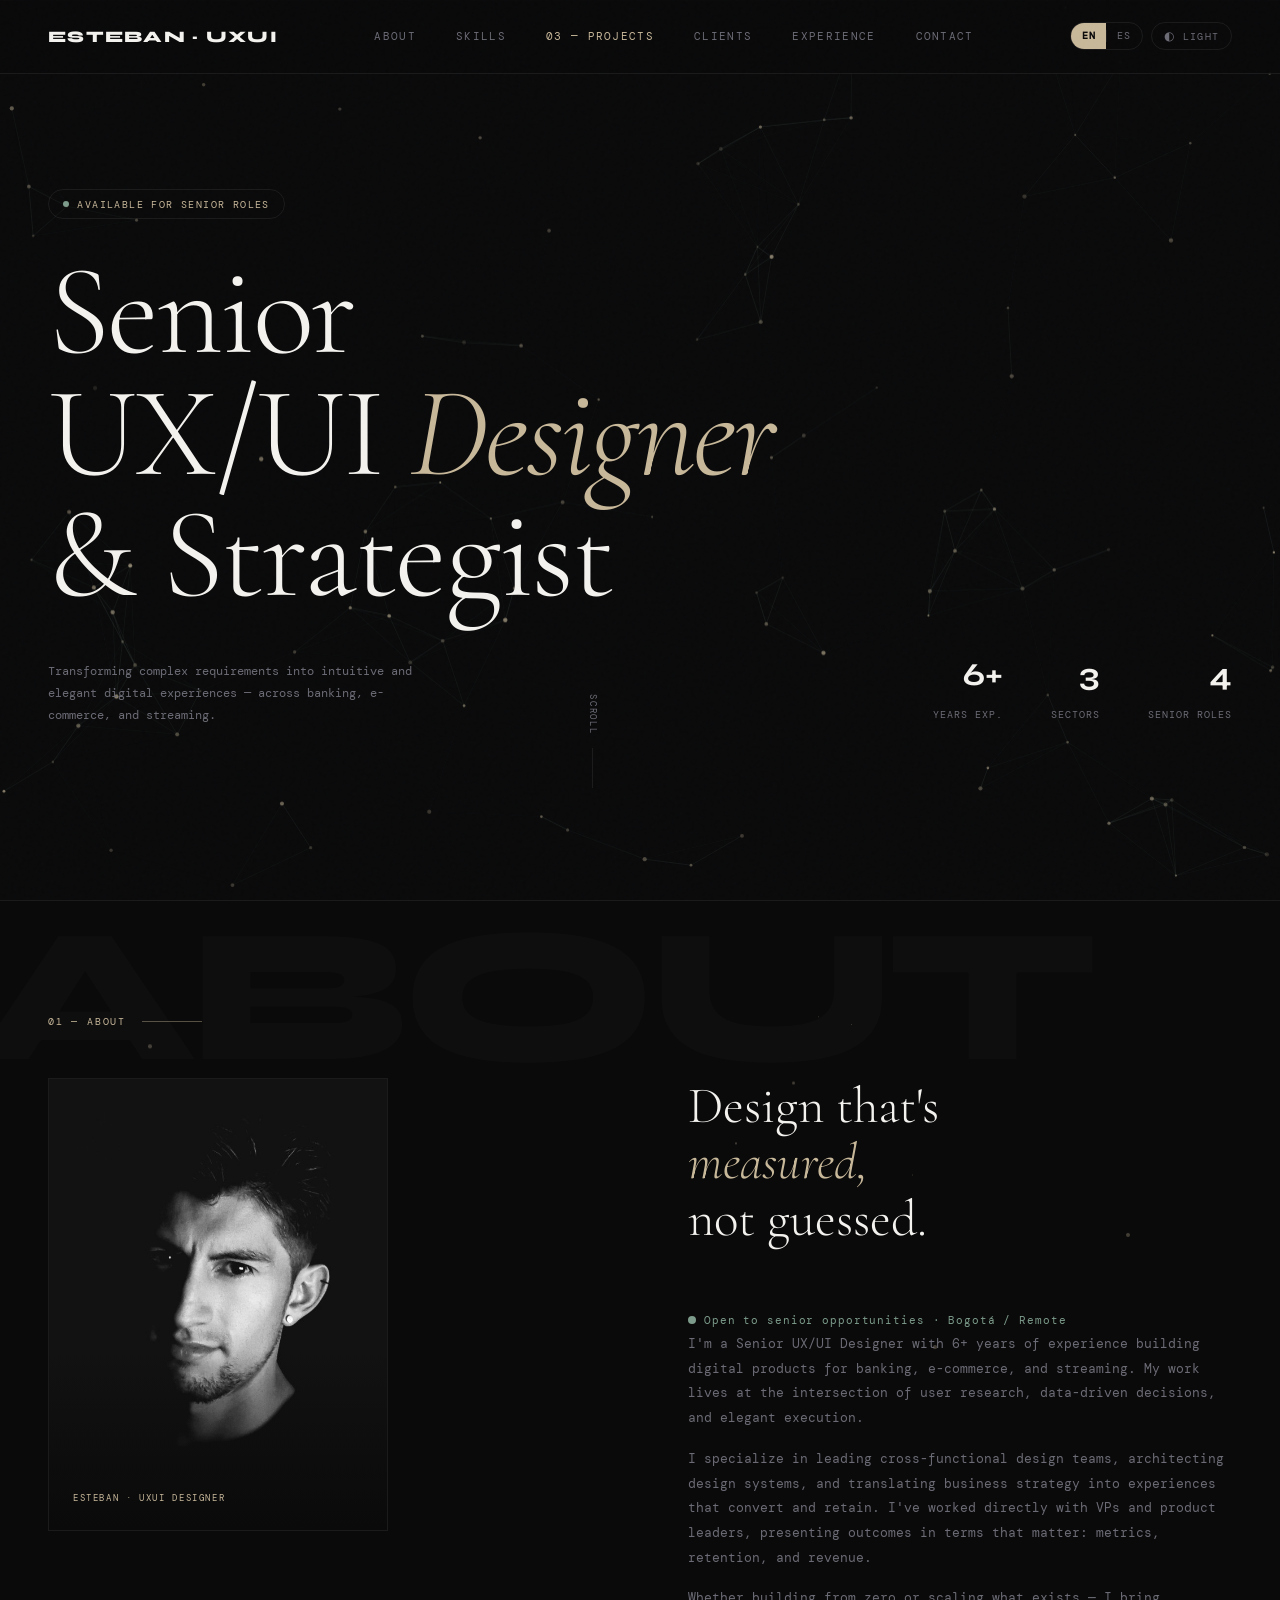
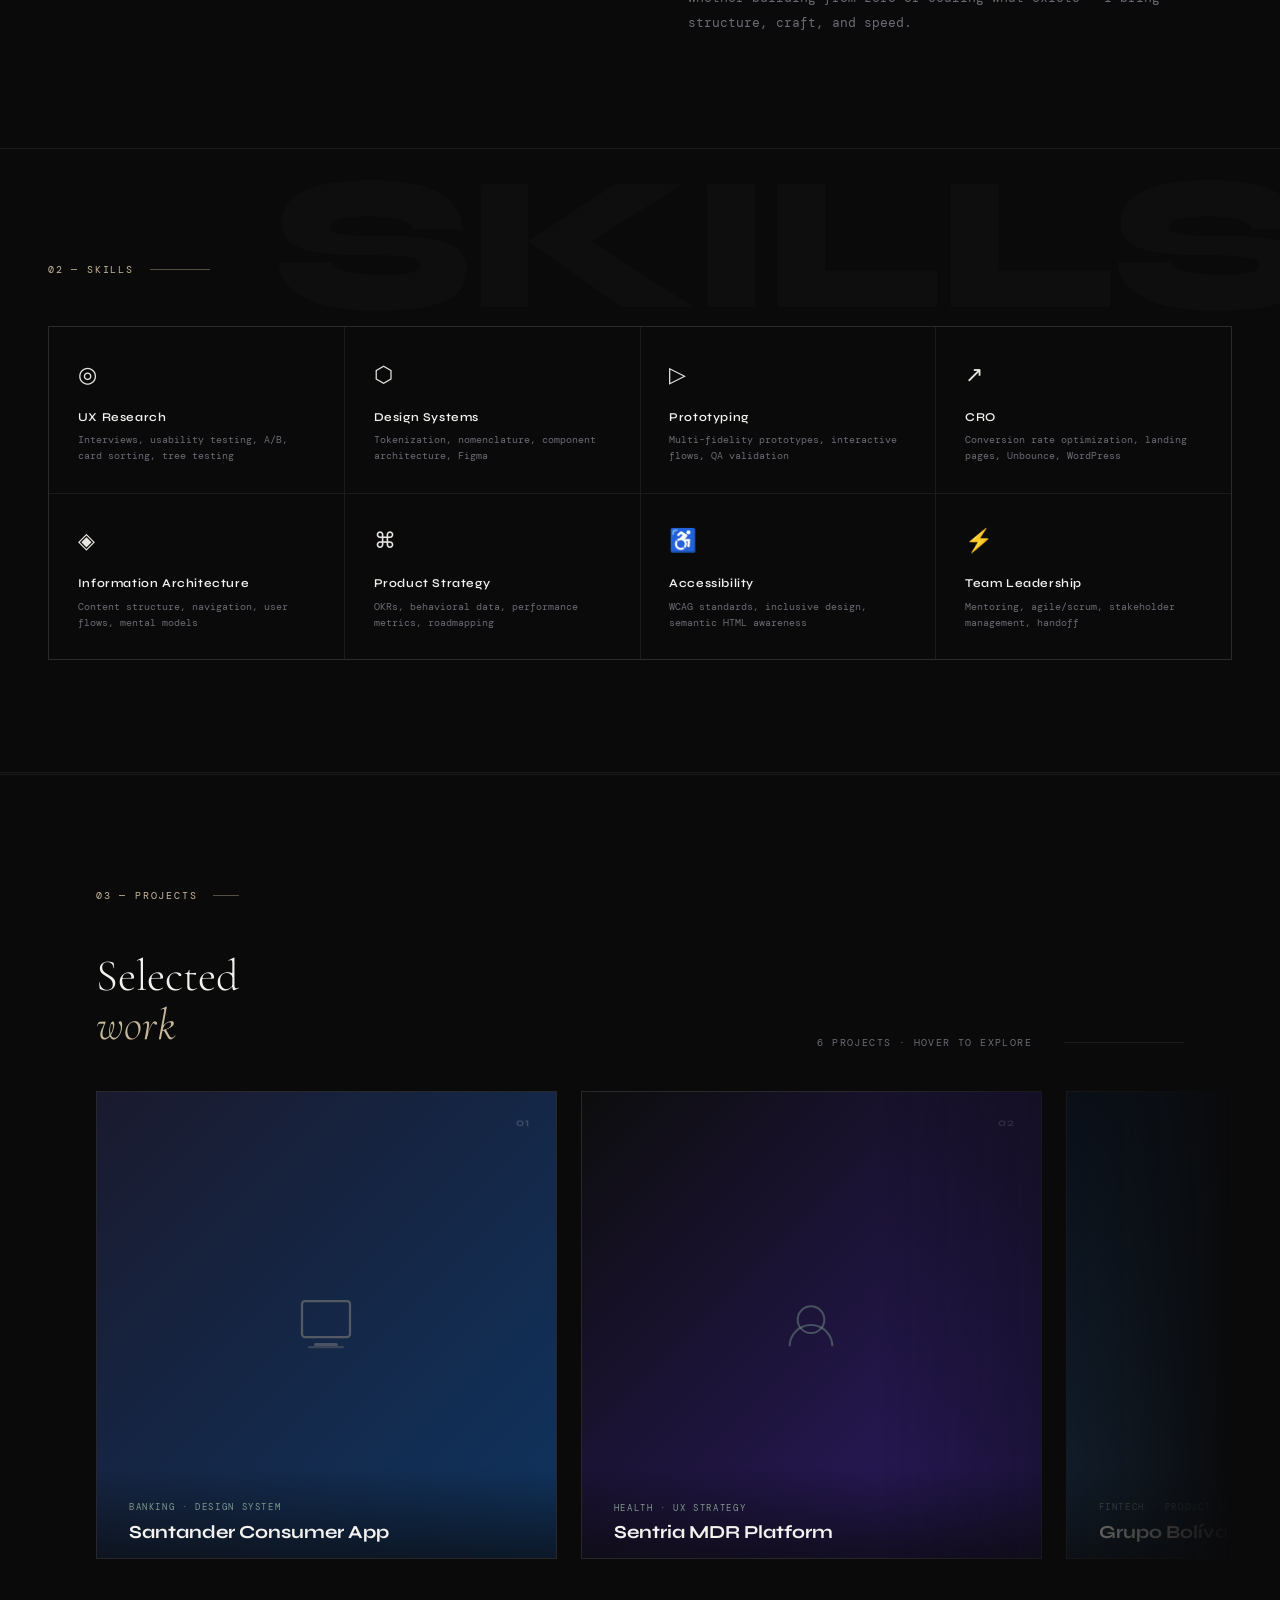
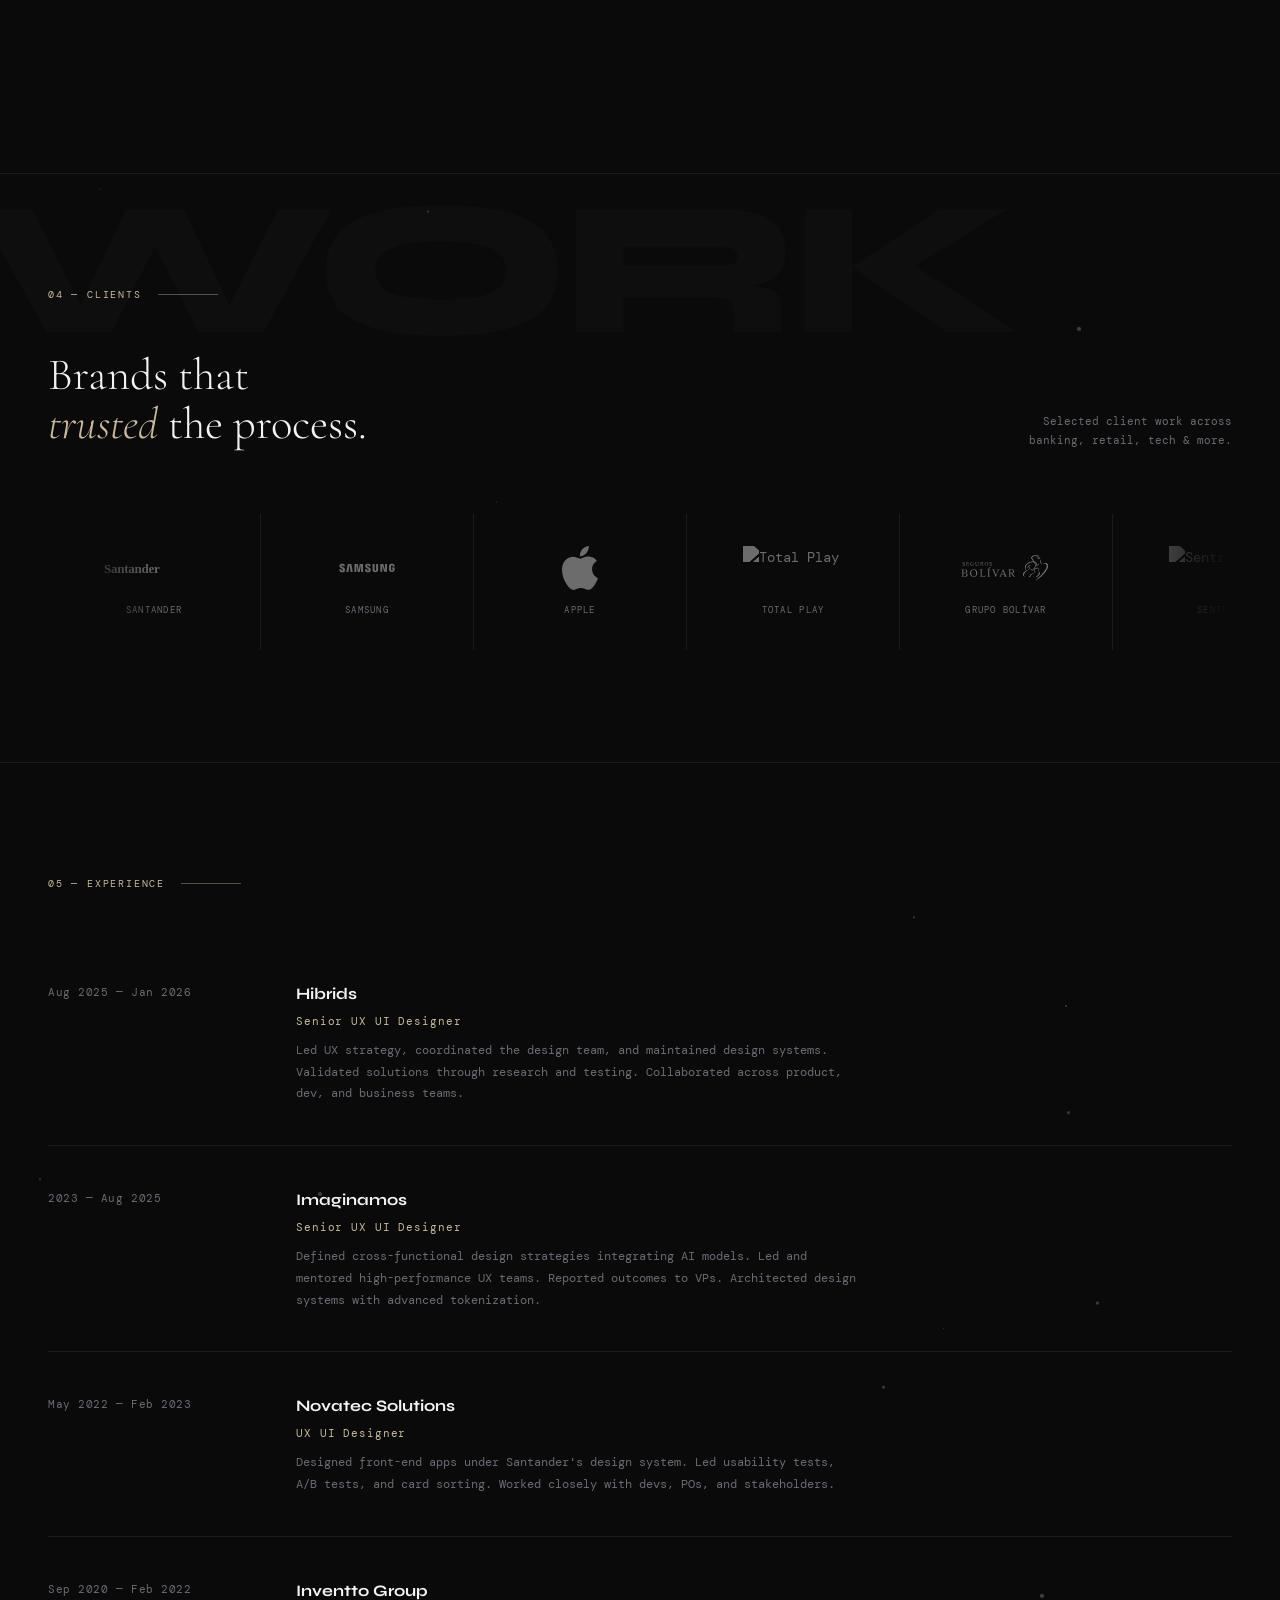
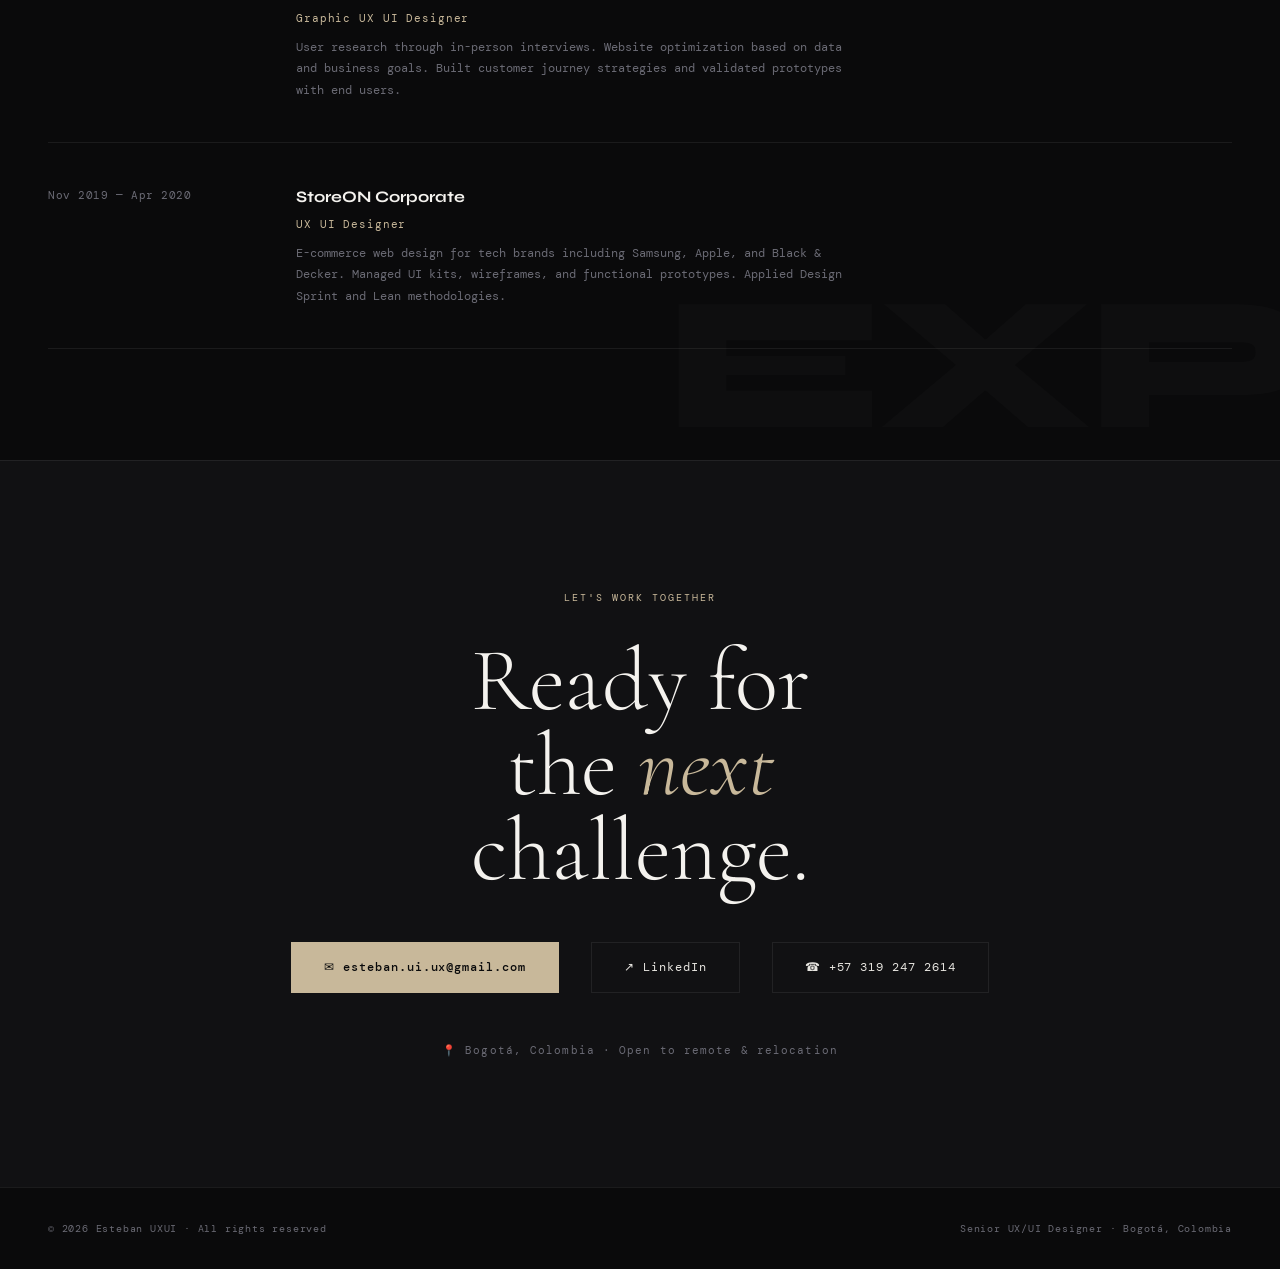
==== commit 5a9c6463: "Merge branch 'main' of https://github.com/Esteban-UXUI/Portfolio2026" ====
--- a/portfolio/index.html
+++ b/portfolio/index.html
@@ -37,8 +37,8 @@
       <!-- Theme toggle -->
       <button class="theme-toggle" id="theme-toggle" aria-label="Toggle theme">
         <span class="toggle-icon">◐</span>
-        <span class="toggle-label-dark"  data-i18n="theme.dark">Light</span>
-        <span class="toggle-label-light" data-i18n="theme.light">Dark</span>
+        <span class="toggle-label-dark"  data-i18n="theme.dark"></span>
+        <span class="toggle-label-light" data-i18n="theme.light"></span>
       </button>
     </div>
   </nav>
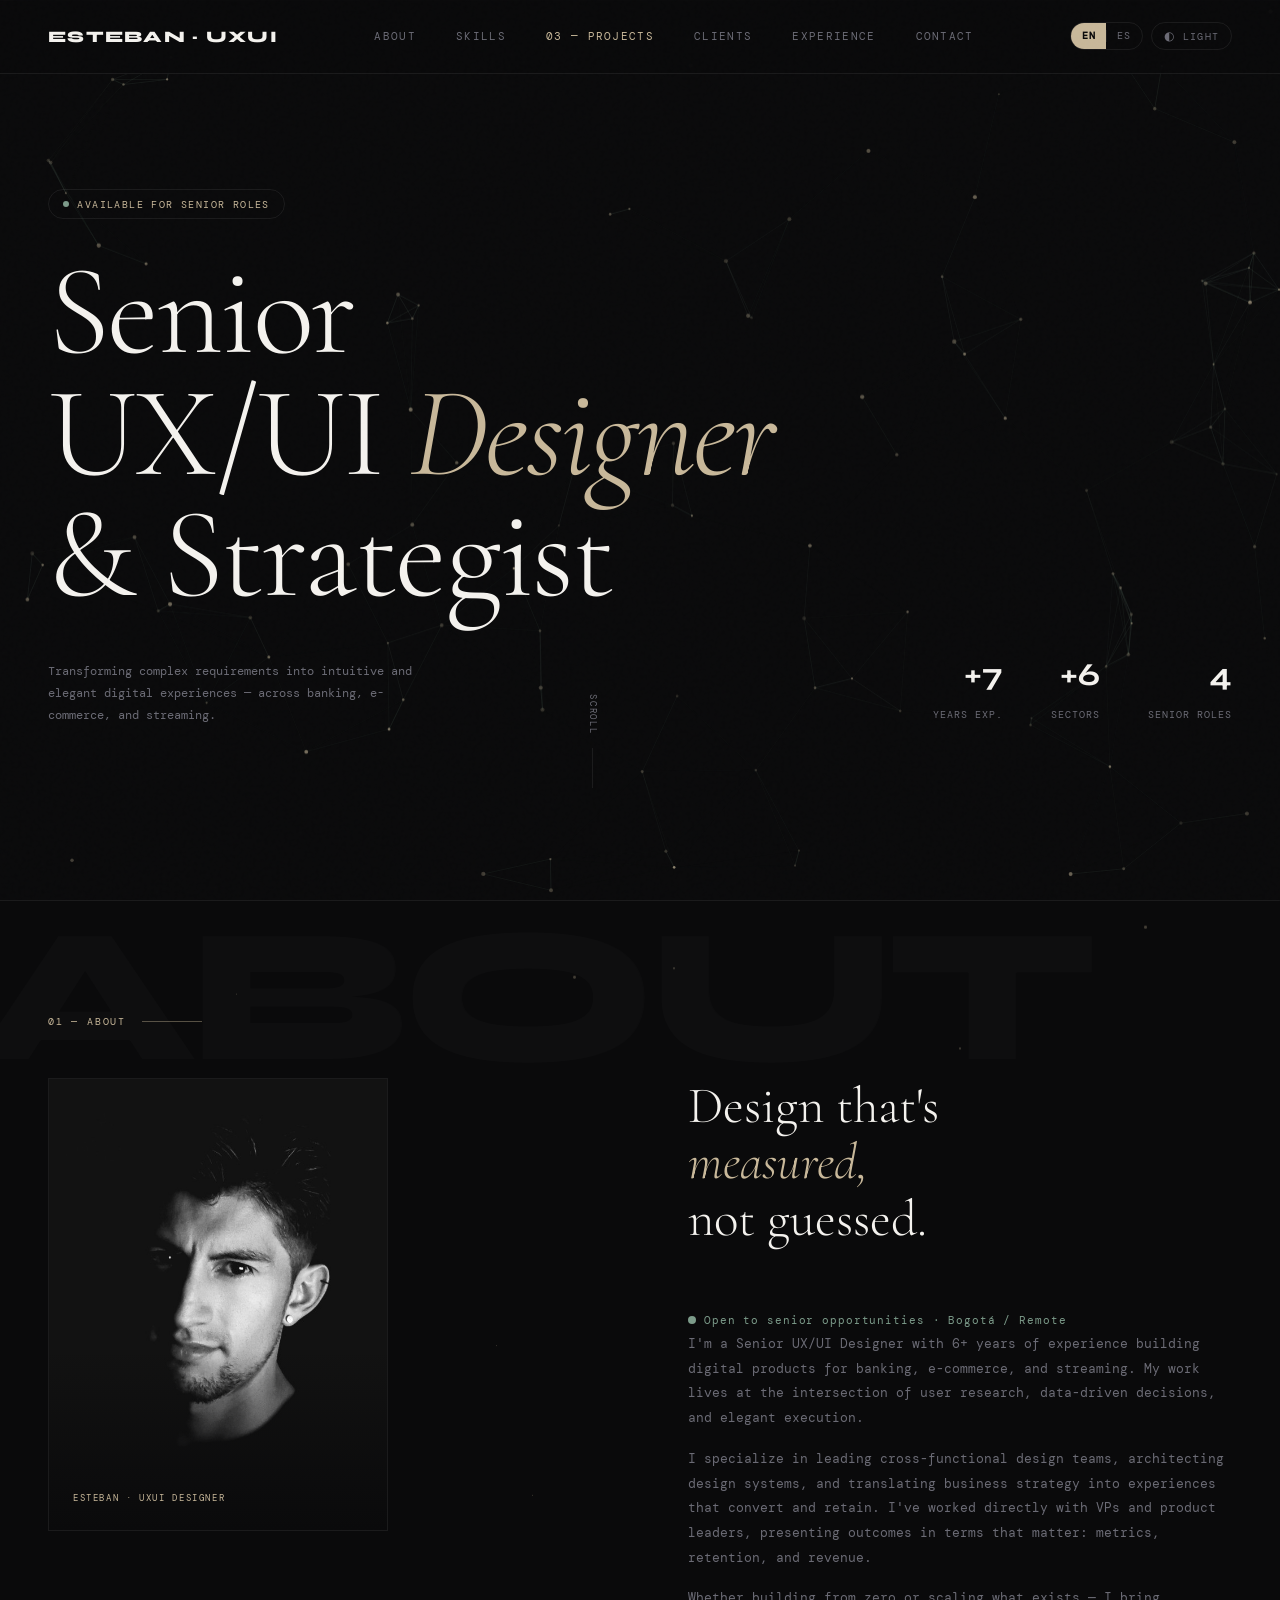
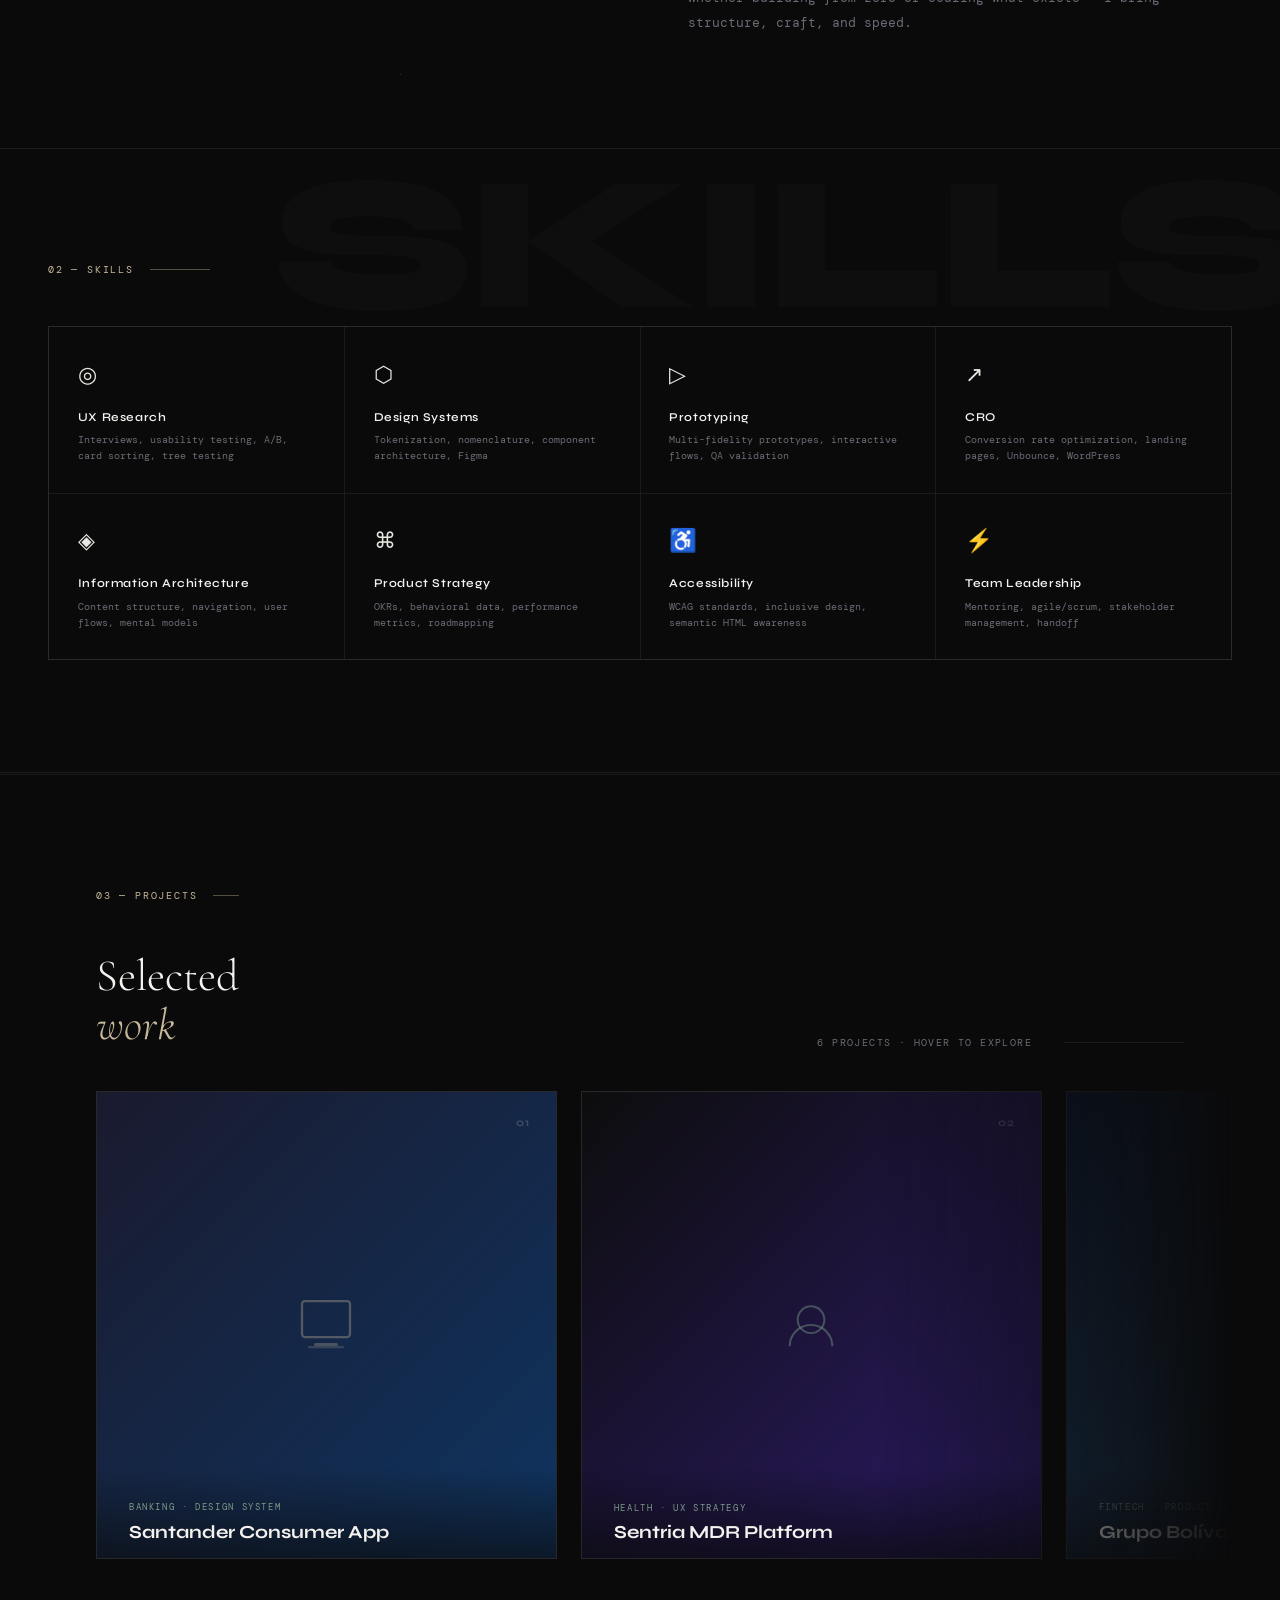
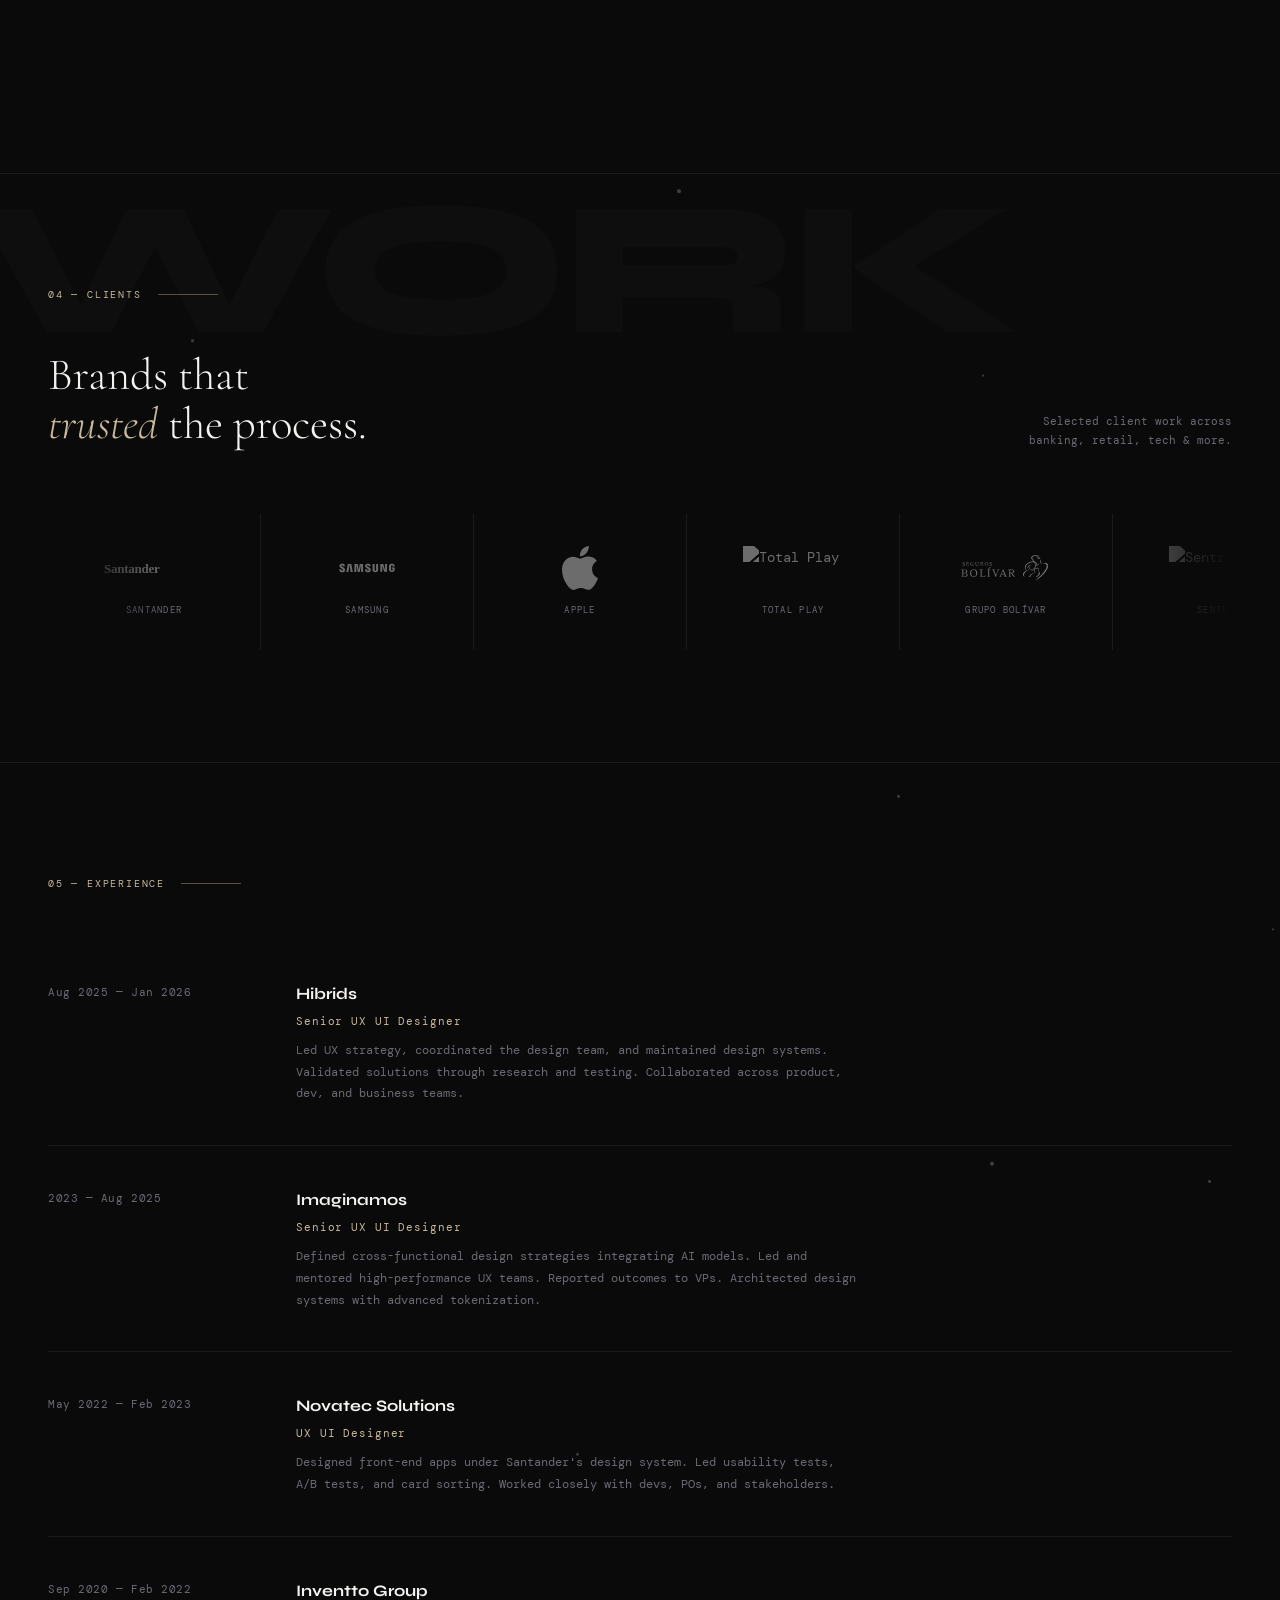
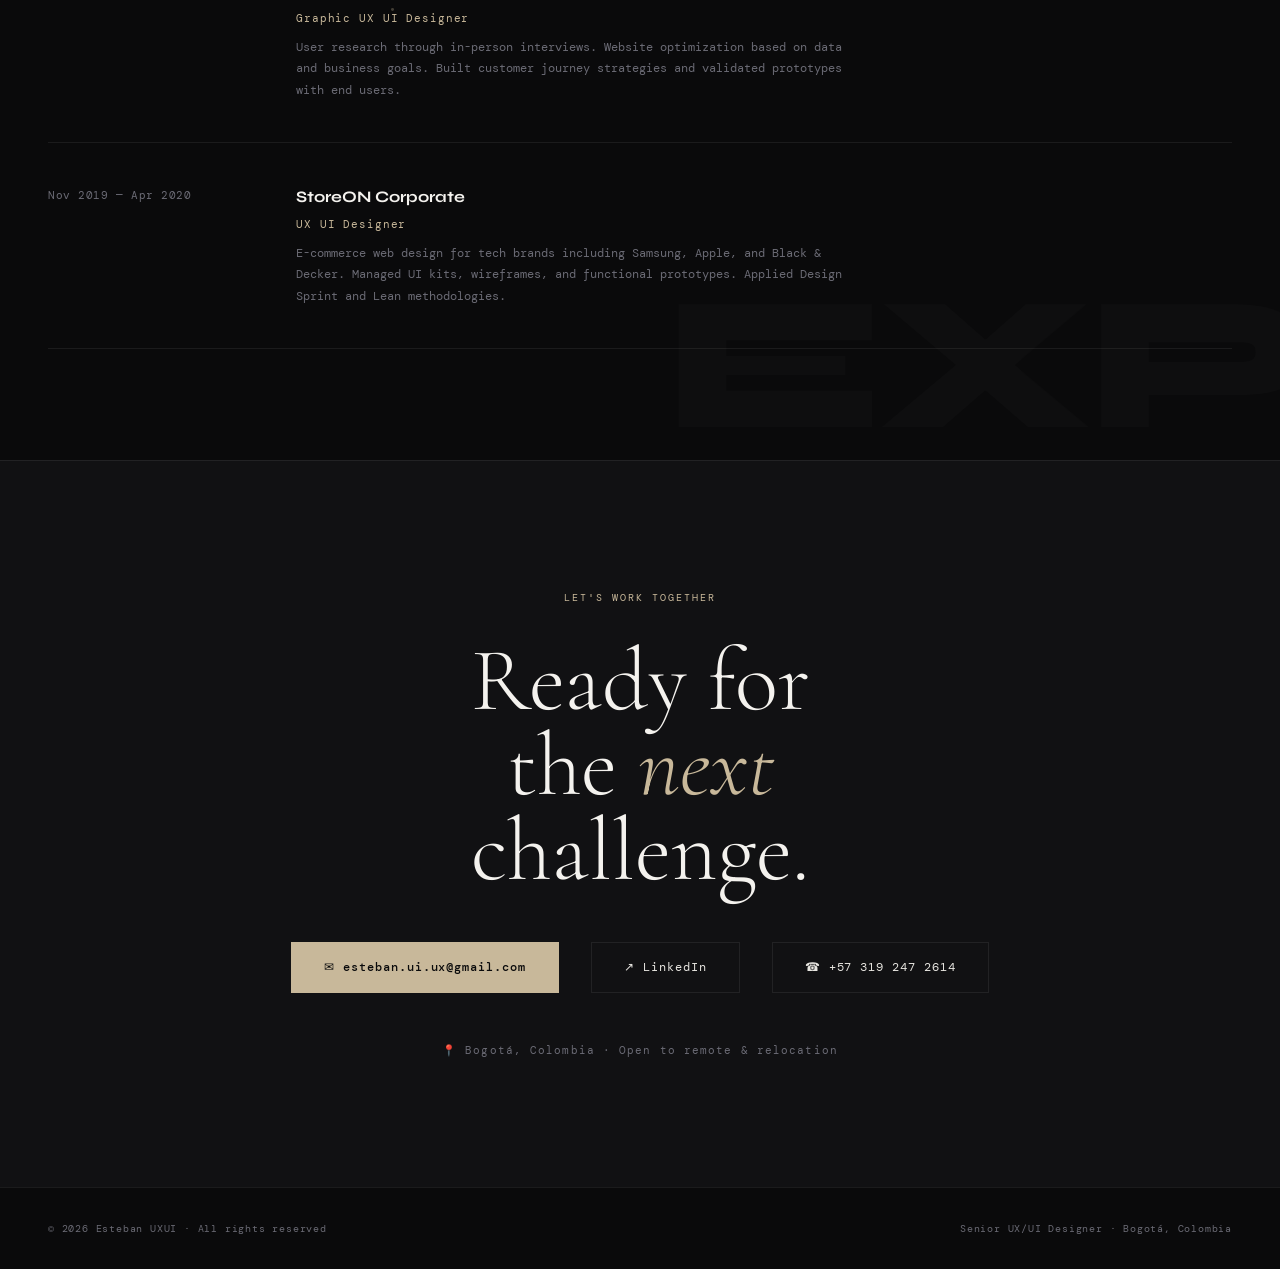
==== commit 17401971: "Update index.html" ====
--- a/portfolio/index.html
+++ b/portfolio/index.html
@@ -57,8 +57,8 @@
     <div class="hero-bottom parallax-layer" data-speed="0.07">
       <p class="hero-desc" data-i18n="hero.desc">Transforming complex requirements into intuitive and elegant digital experiences — across banking, e-commerce, and streaming.</p>
       <div class="hero-stats">
-        <div><span class="stat-num">6+</span><span class="stat-label" data-i18n="hero.stat1">Years exp.</span></div>
-        <div><span class="stat-num">3</span><span class="stat-label" data-i18n="hero.stat2">Sectors</span></div>
+        <div><span class="stat-num">+7</span><span class="stat-label" data-i18n="hero.stat1">Years exp.</span></div>
+        <div><span class="stat-num">+6</span><span class="stat-label" data-i18n="hero.stat2">Sectors</span></div>
         <div><span class="stat-num">4</span><span class="stat-label" data-i18n="hero.stat3">Senior roles</span></div>
       </div>
     </div>
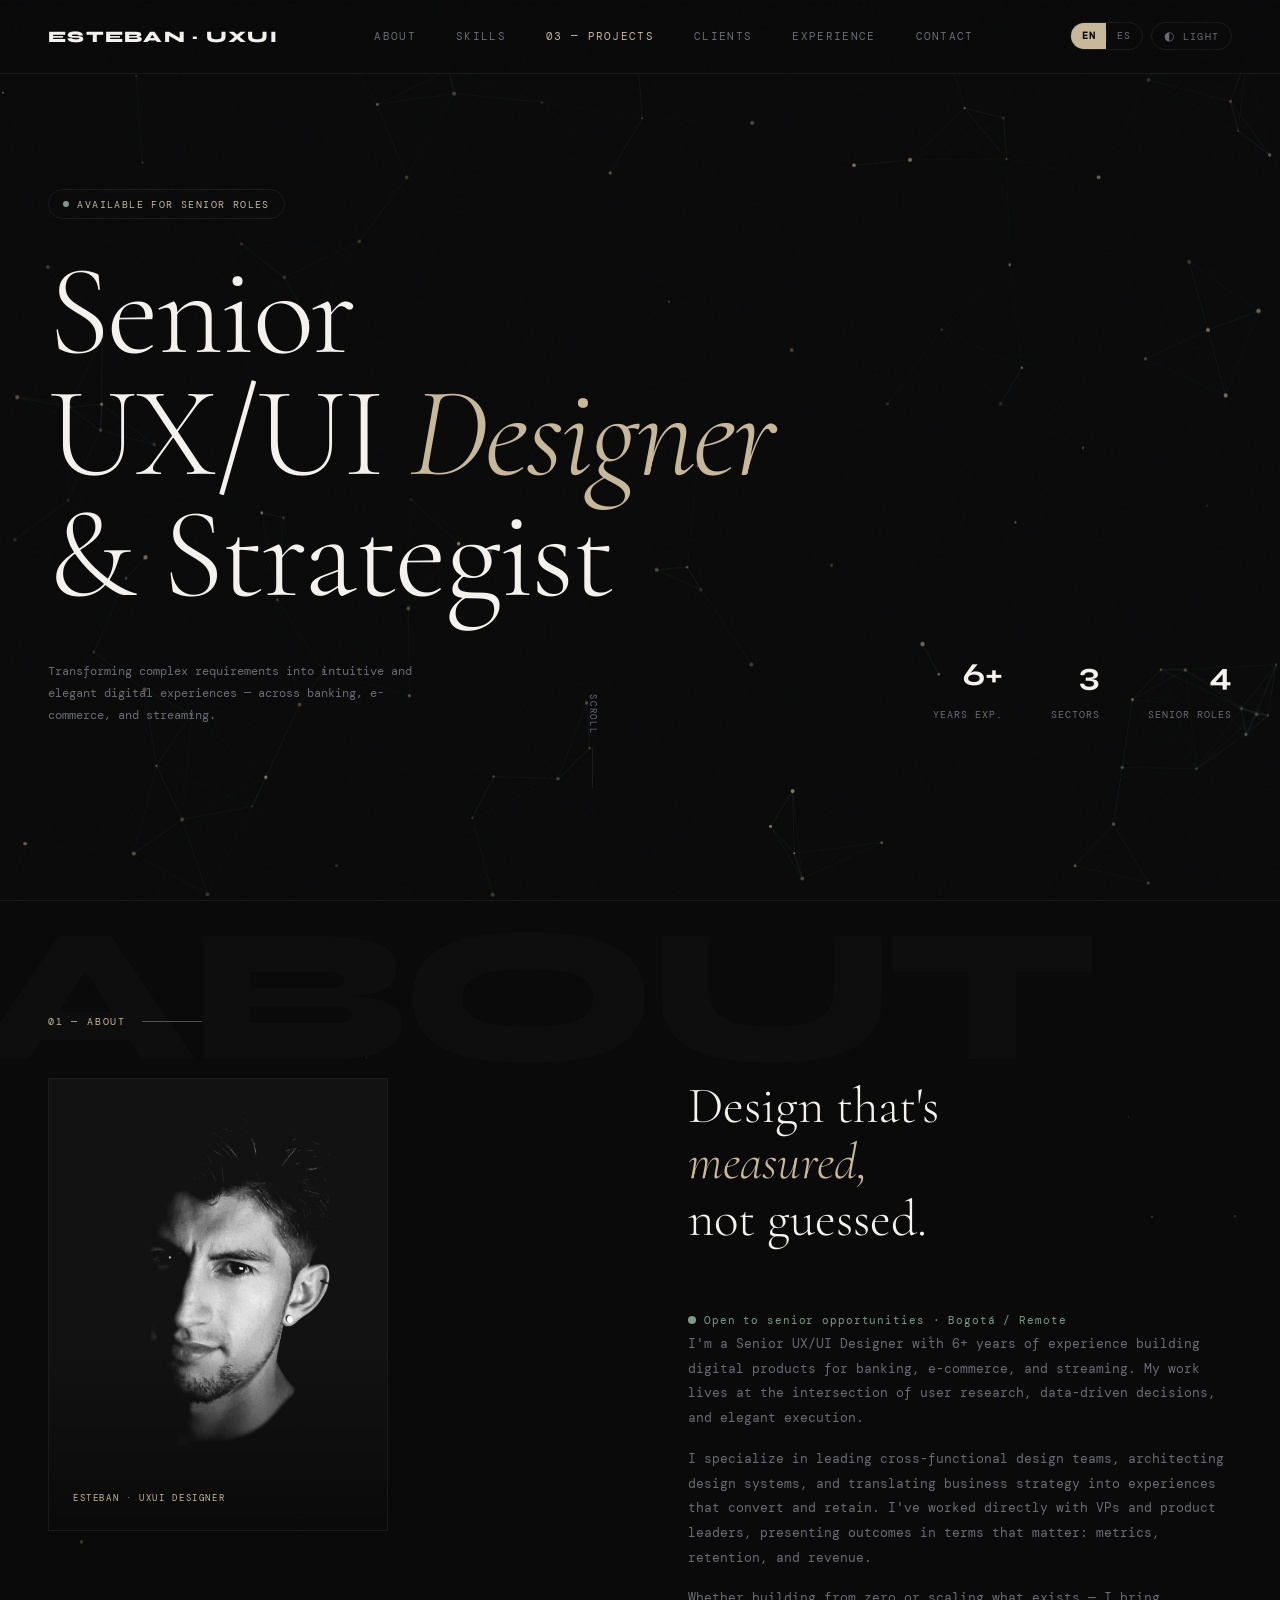
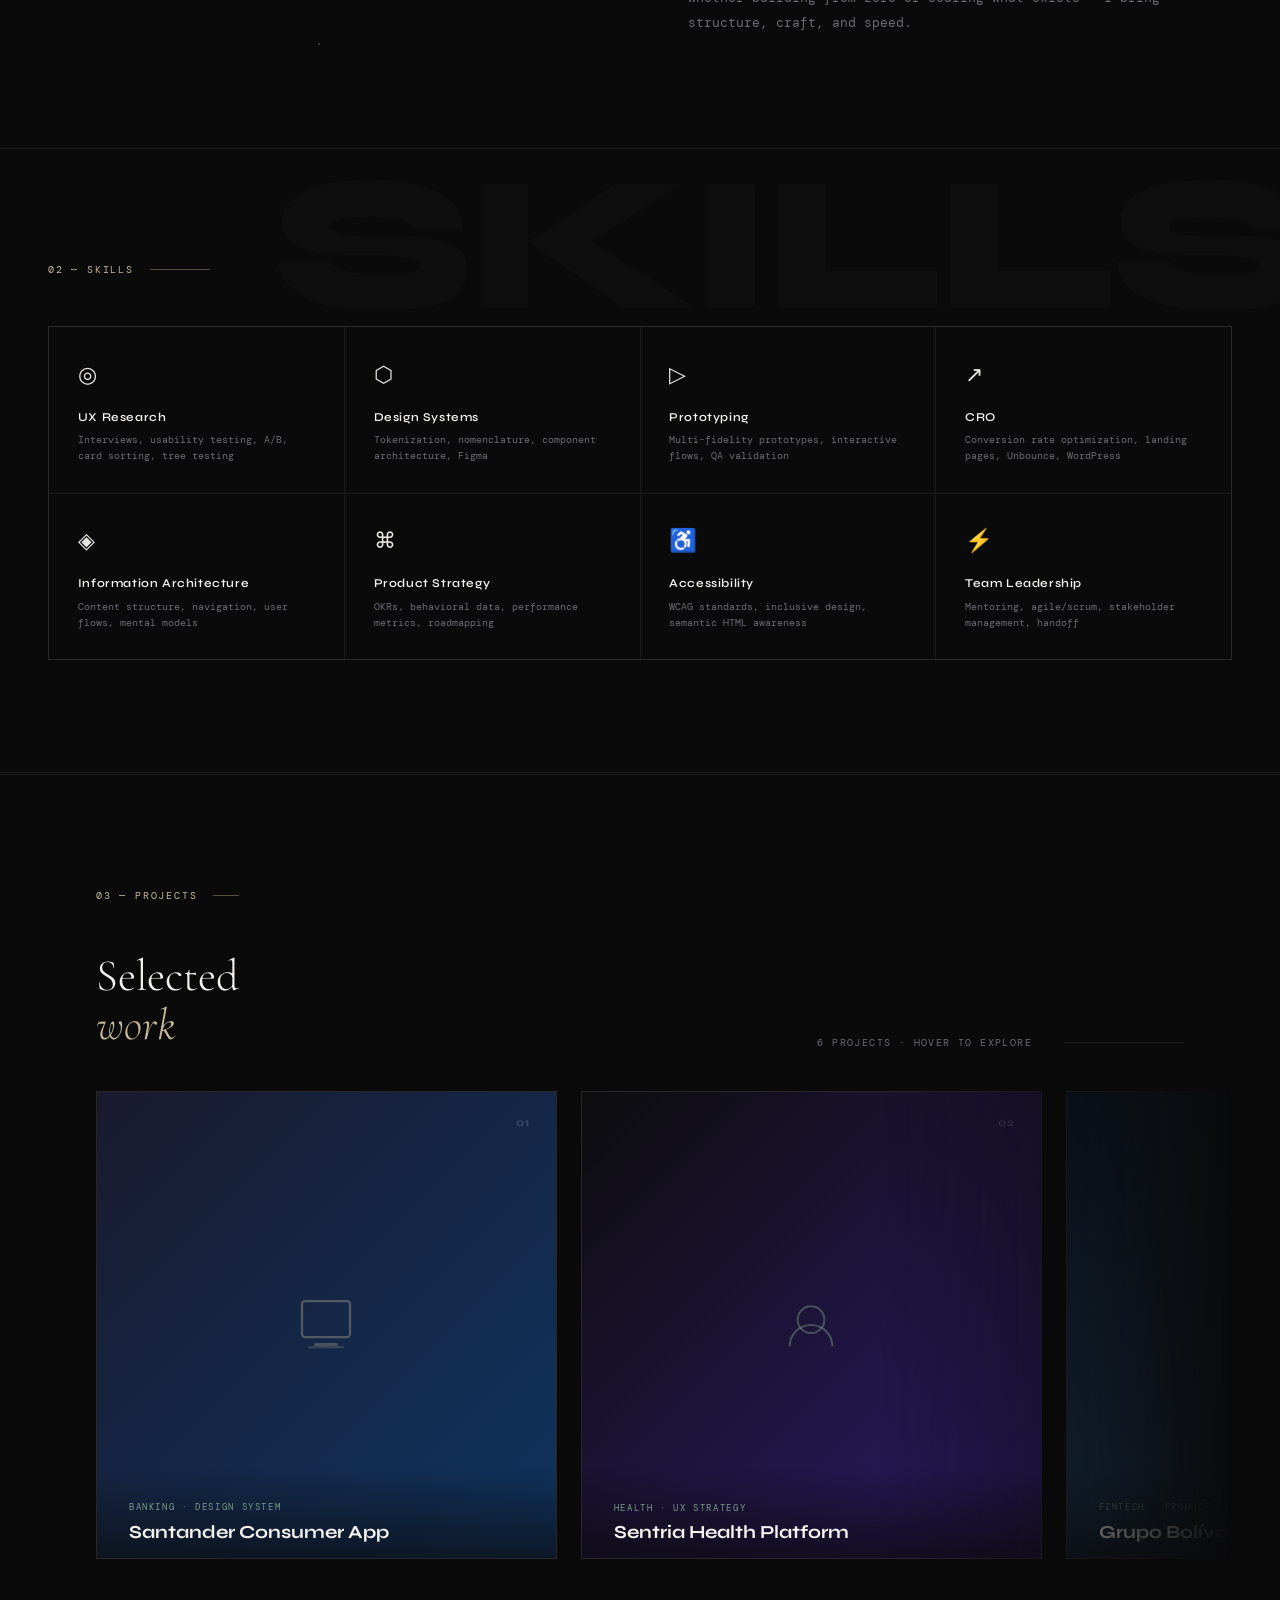
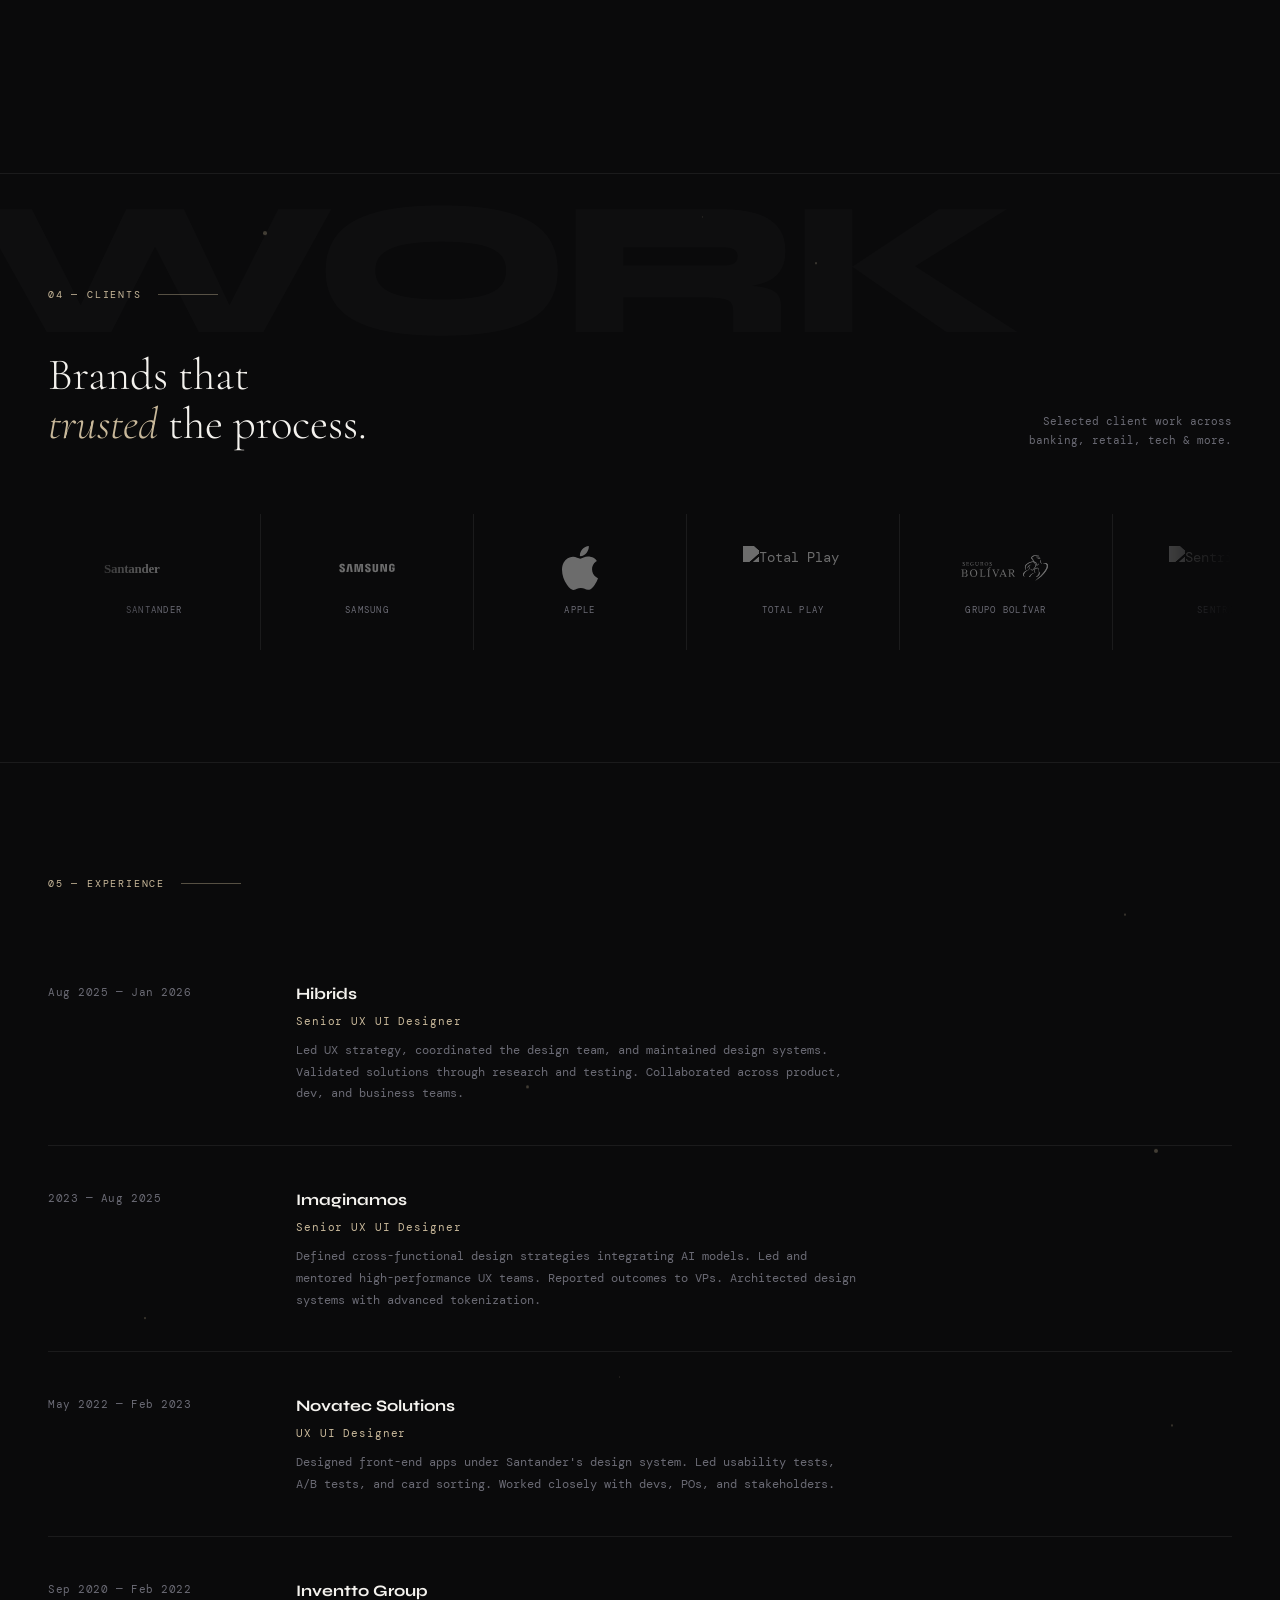
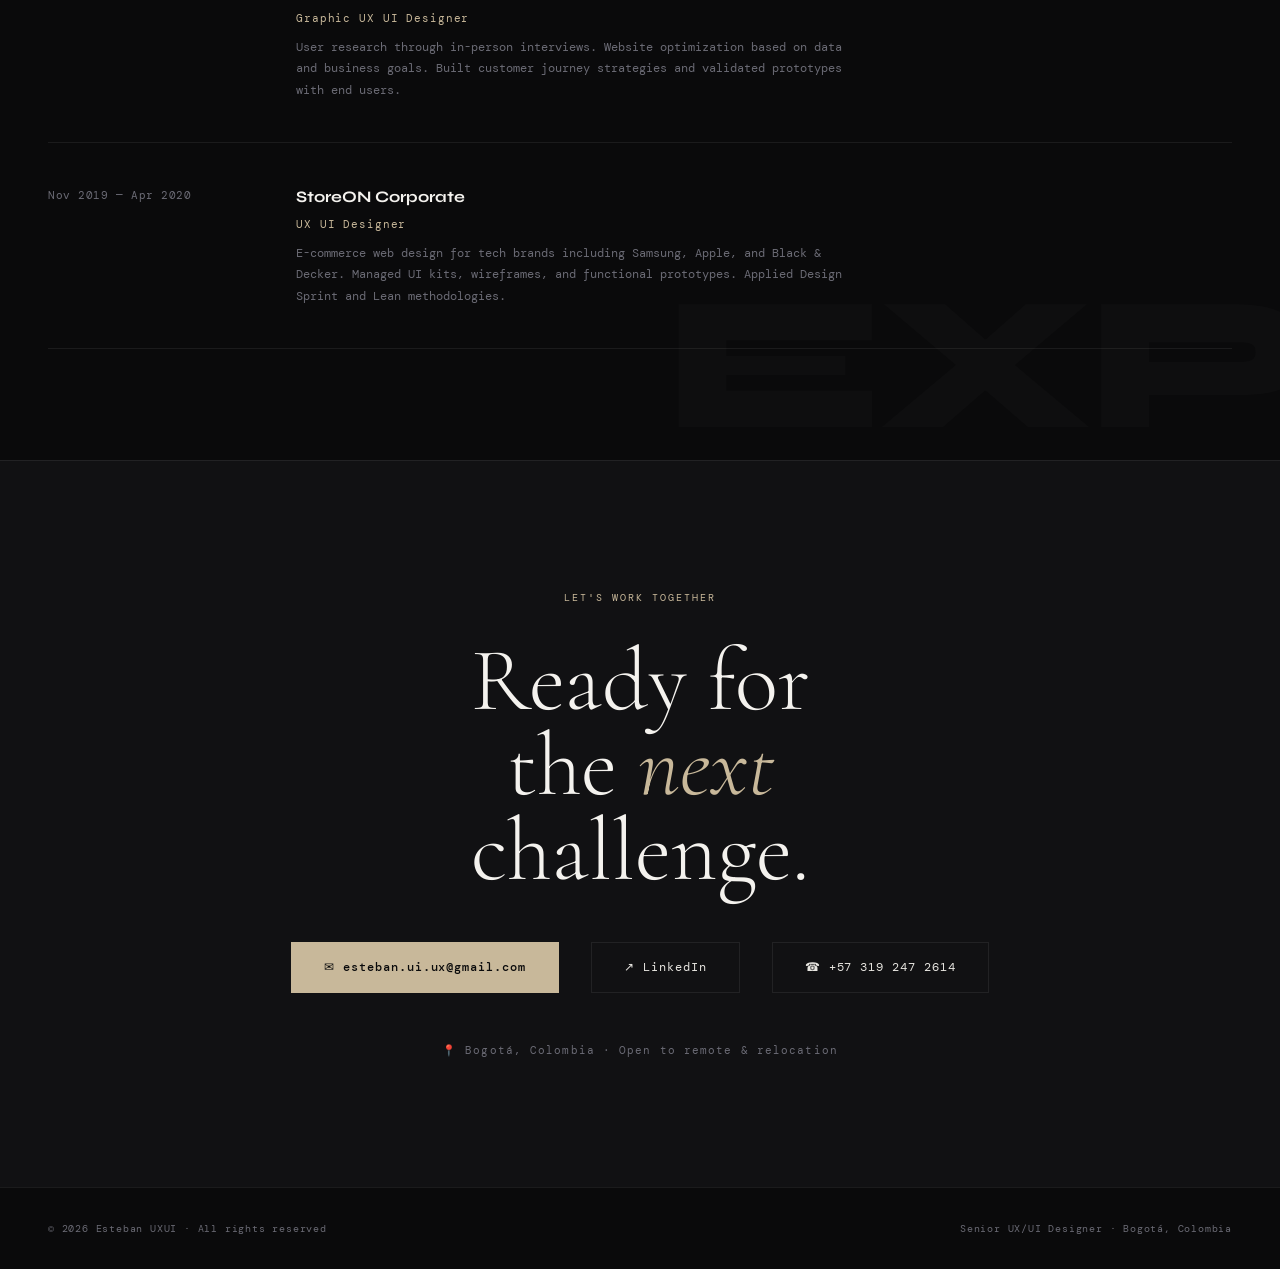
==== commit ff10fb4c: "Update index.html" ====
--- a/portfolio/index.html
+++ b/portfolio/index.html
@@ -57,8 +57,8 @@
     <div class="hero-bottom parallax-layer" data-speed="0.07">
       <p class="hero-desc" data-i18n="hero.desc">Transforming complex requirements into intuitive and elegant digital experiences — across banking, e-commerce, and streaming.</p>
       <div class="hero-stats">
-        <div><span class="stat-num">+7</span><span class="stat-label" data-i18n="hero.stat1">Years exp.</span></div>
-        <div><span class="stat-num">+6</span><span class="stat-label" data-i18n="hero.stat2">Sectors</span></div>
+        <div><span class="stat-num">6+</span><span class="stat-label" data-i18n="hero.stat1">Years exp.</span></div>
+        <div><span class="stat-num">3</span><span class="stat-label" data-i18n="hero.stat2">Sectors</span></div>
         <div><span class="stat-num">4</span><span class="stat-label" data-i18n="hero.stat3">Senior roles</span></div>
       </div>
     </div>
@@ -78,7 +78,7 @@
       </div>
       <div>
         <h2 class="about-title" data-i18n="about.title">Design that's<br/><em>measured,</em><br/>not guessed.</h2>
-        <div class="availability-tag" data-i18n="about.avail">Open to senior opportunities · Bogotá / Remote</div>
+        <div class="availability-tag" data-i18n="about.avail">Open · Latinoamerica - USA / Remote</div>
         <br/>
         <p class="about-text" data-i18n="about.p1">I'm a Senior UX/UI Designer with 6+ years of experience building digital products for banking, e-commerce, and streaming.</p>
         <p class="about-text" data-i18n="about.p2">I specialize in leading cross-functional design teams, architecting design systems, and translating business strategy into experiences that convert and retain.</p>
@@ -148,8 +148,8 @@
               <span class="h-num">02</span>
               <div class="h-overlay">
                 <div class="h-cat">Health · UX Strategy</div>
-                <div class="h-name">Sentria MDR Platform</div>
-                <div class="h-detail">Research-driven UX and interface design for a MDR product with full Tokenization.</div>
+                <div class="h-name">Sentria Health Platform</div>
+                <div class="h-detail">Research-driven UX and interface design for a health digital product with full accessibility compliance.</div>
                 <div class="h-badge">
                   <svg viewBox="0 0 24 24"><rect width="24" height="24" rx="2" fill="rgba(255,255,255,0.15)"/><text x="12" y="16" text-anchor="middle" font-size="9" font-family="sans-serif" fill="white">SE</text></svg>
                   <span class="h-badge-name">Sentria</span>
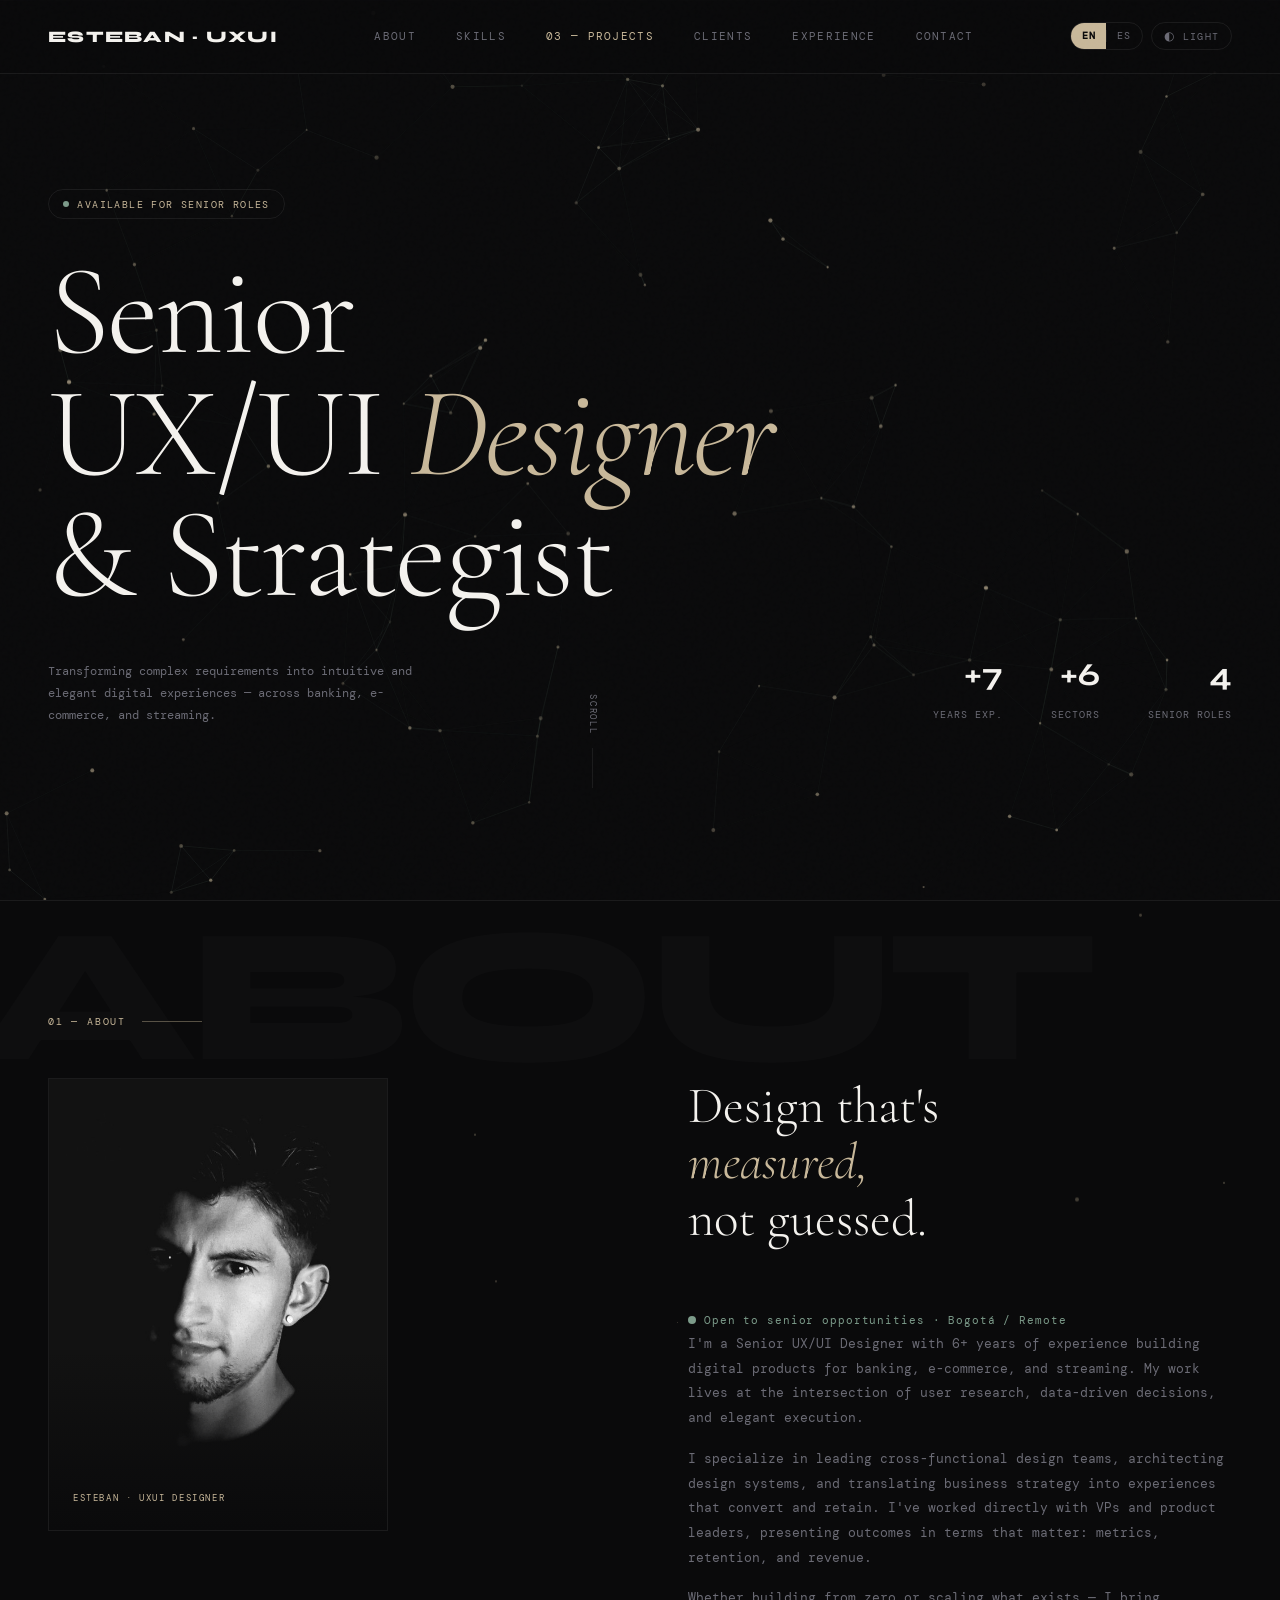
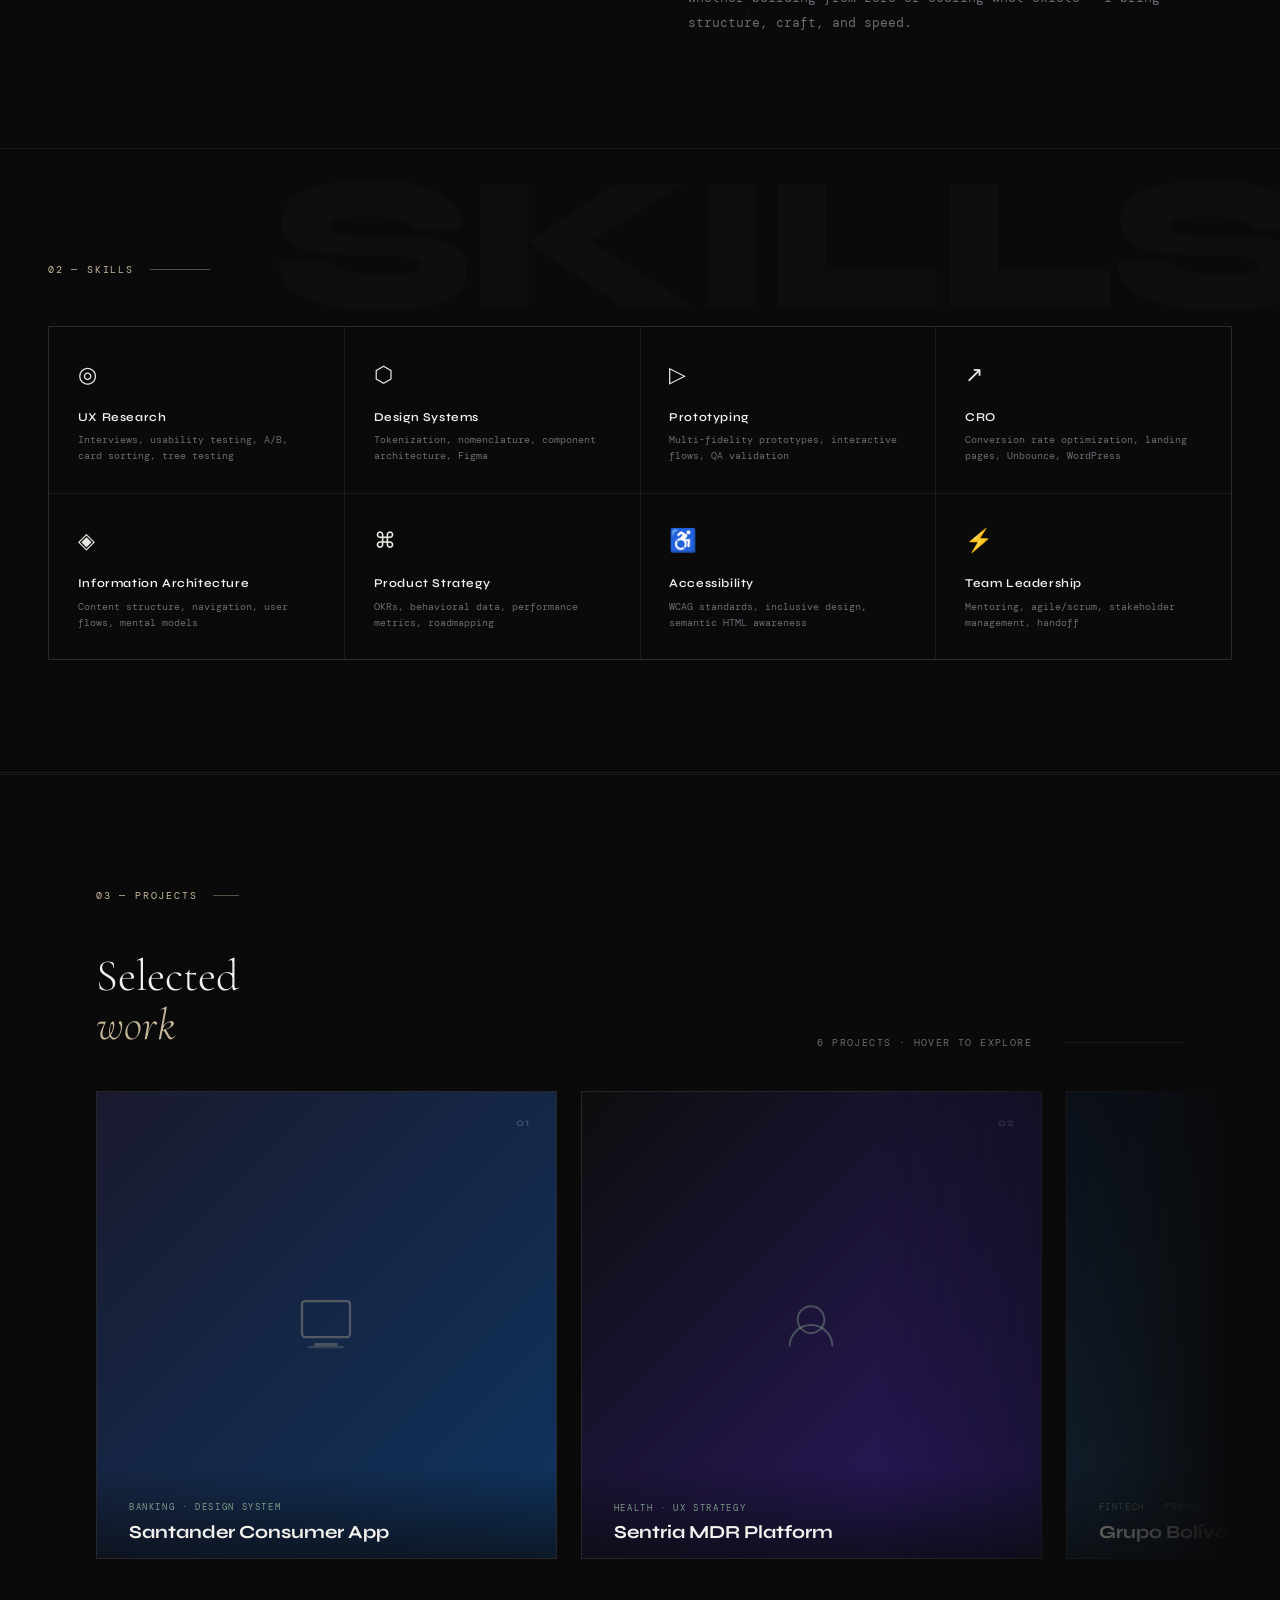
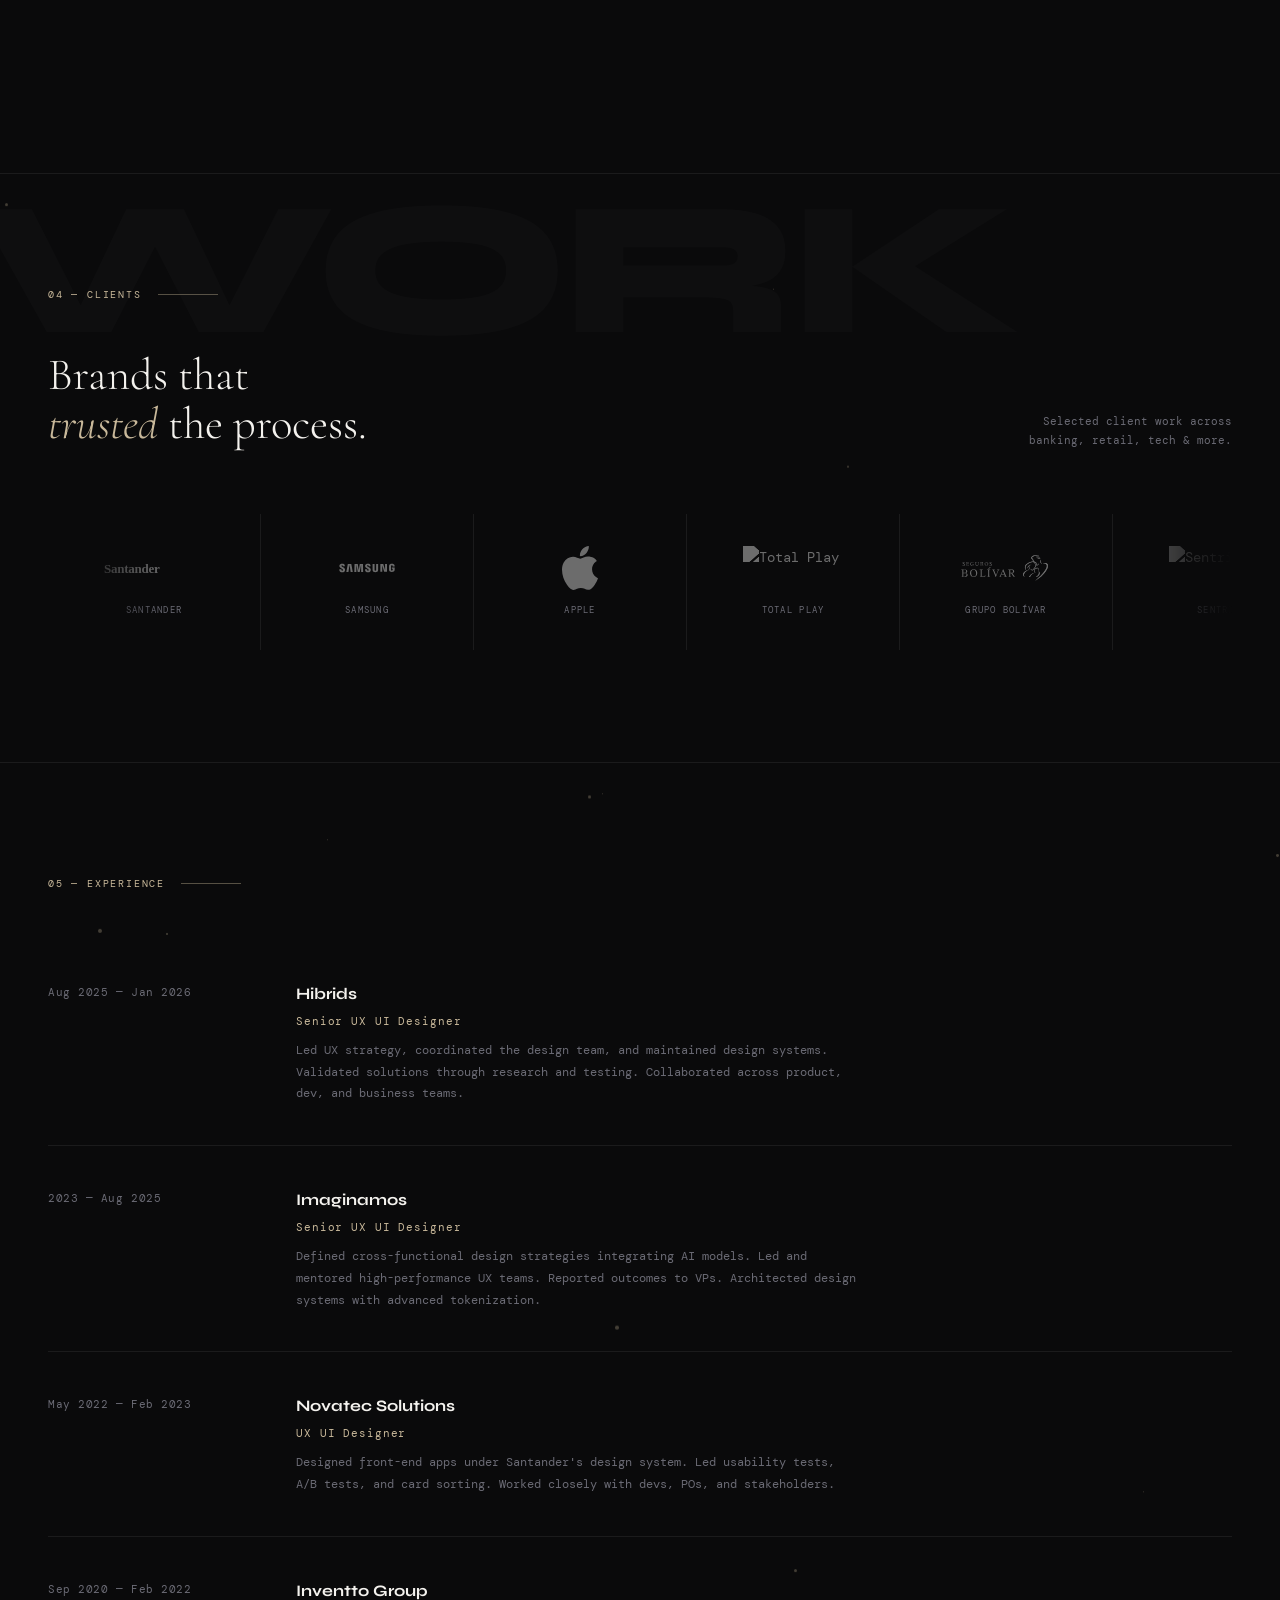
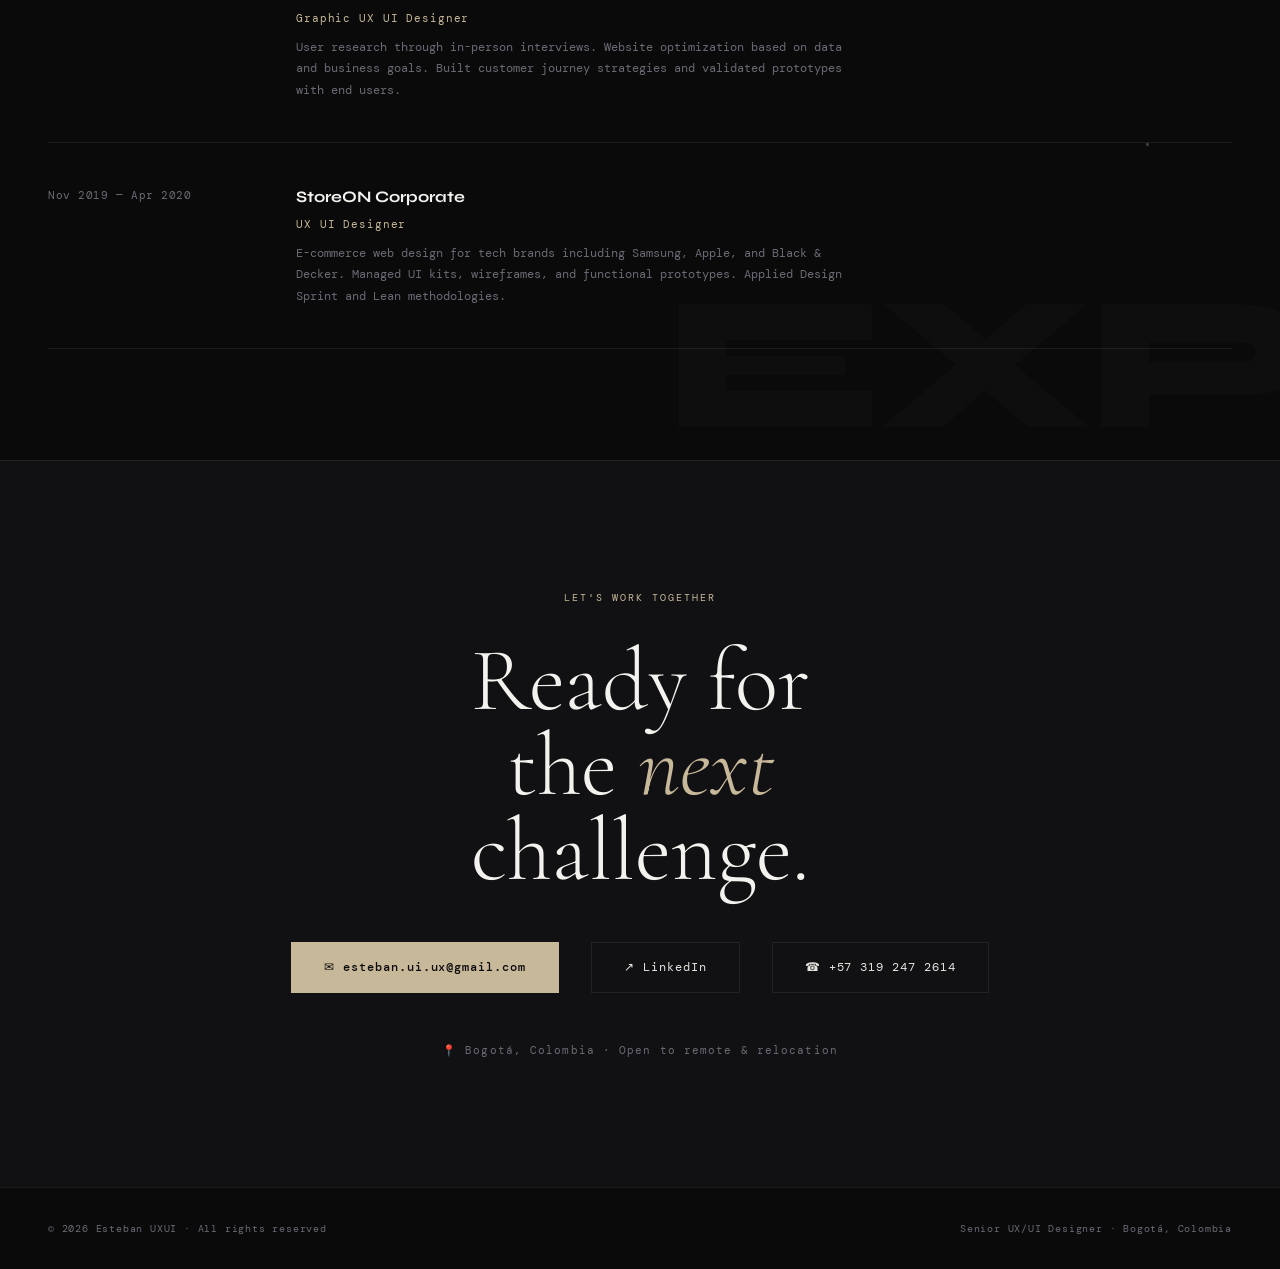
==== commit 55f4f37c: "Merge branch 'versión-carpetas-separadas' of https://github.com/Esteban-UXUI/Portfolio2026 into vers" ====
--- a/portfolio/index.html
+++ b/portfolio/index.html
@@ -57,8 +57,8 @@
     <div class="hero-bottom parallax-layer" data-speed="0.07">
       <p class="hero-desc" data-i18n="hero.desc">Transforming complex requirements into intuitive and elegant digital experiences — across banking, e-commerce, and streaming.</p>
       <div class="hero-stats">
-        <div><span class="stat-num">6+</span><span class="stat-label" data-i18n="hero.stat1">Years exp.</span></div>
-        <div><span class="stat-num">3</span><span class="stat-label" data-i18n="hero.stat2">Sectors</span></div>
+        <div><span class="stat-num">+7</span><span class="stat-label" data-i18n="hero.stat1">Years exp.</span></div>
+        <div><span class="stat-num">+6</span><span class="stat-label" data-i18n="hero.stat2">Sectors</span></div>
         <div><span class="stat-num">4</span><span class="stat-label" data-i18n="hero.stat3">Senior roles</span></div>
       </div>
     </div>
@@ -148,8 +148,8 @@
               <span class="h-num">02</span>
               <div class="h-overlay">
                 <div class="h-cat">Health · UX Strategy</div>
-                <div class="h-name">Sentria Health Platform</div>
-                <div class="h-detail">Research-driven UX and interface design for a health digital product with full accessibility compliance.</div>
+                <div class="h-name">Sentria MDR Platform</div>
+                <div class="h-detail">Research-driven UX and interface design for a MDR product with full Tokenization.</div>
                 <div class="h-badge">
                   <svg viewBox="0 0 24 24"><rect width="24" height="24" rx="2" fill="rgba(255,255,255,0.15)"/><text x="12" y="16" text-anchor="middle" font-size="9" font-family="sans-serif" fill="white">SE</text></svg>
                   <span class="h-badge-name">Sentria</span>
